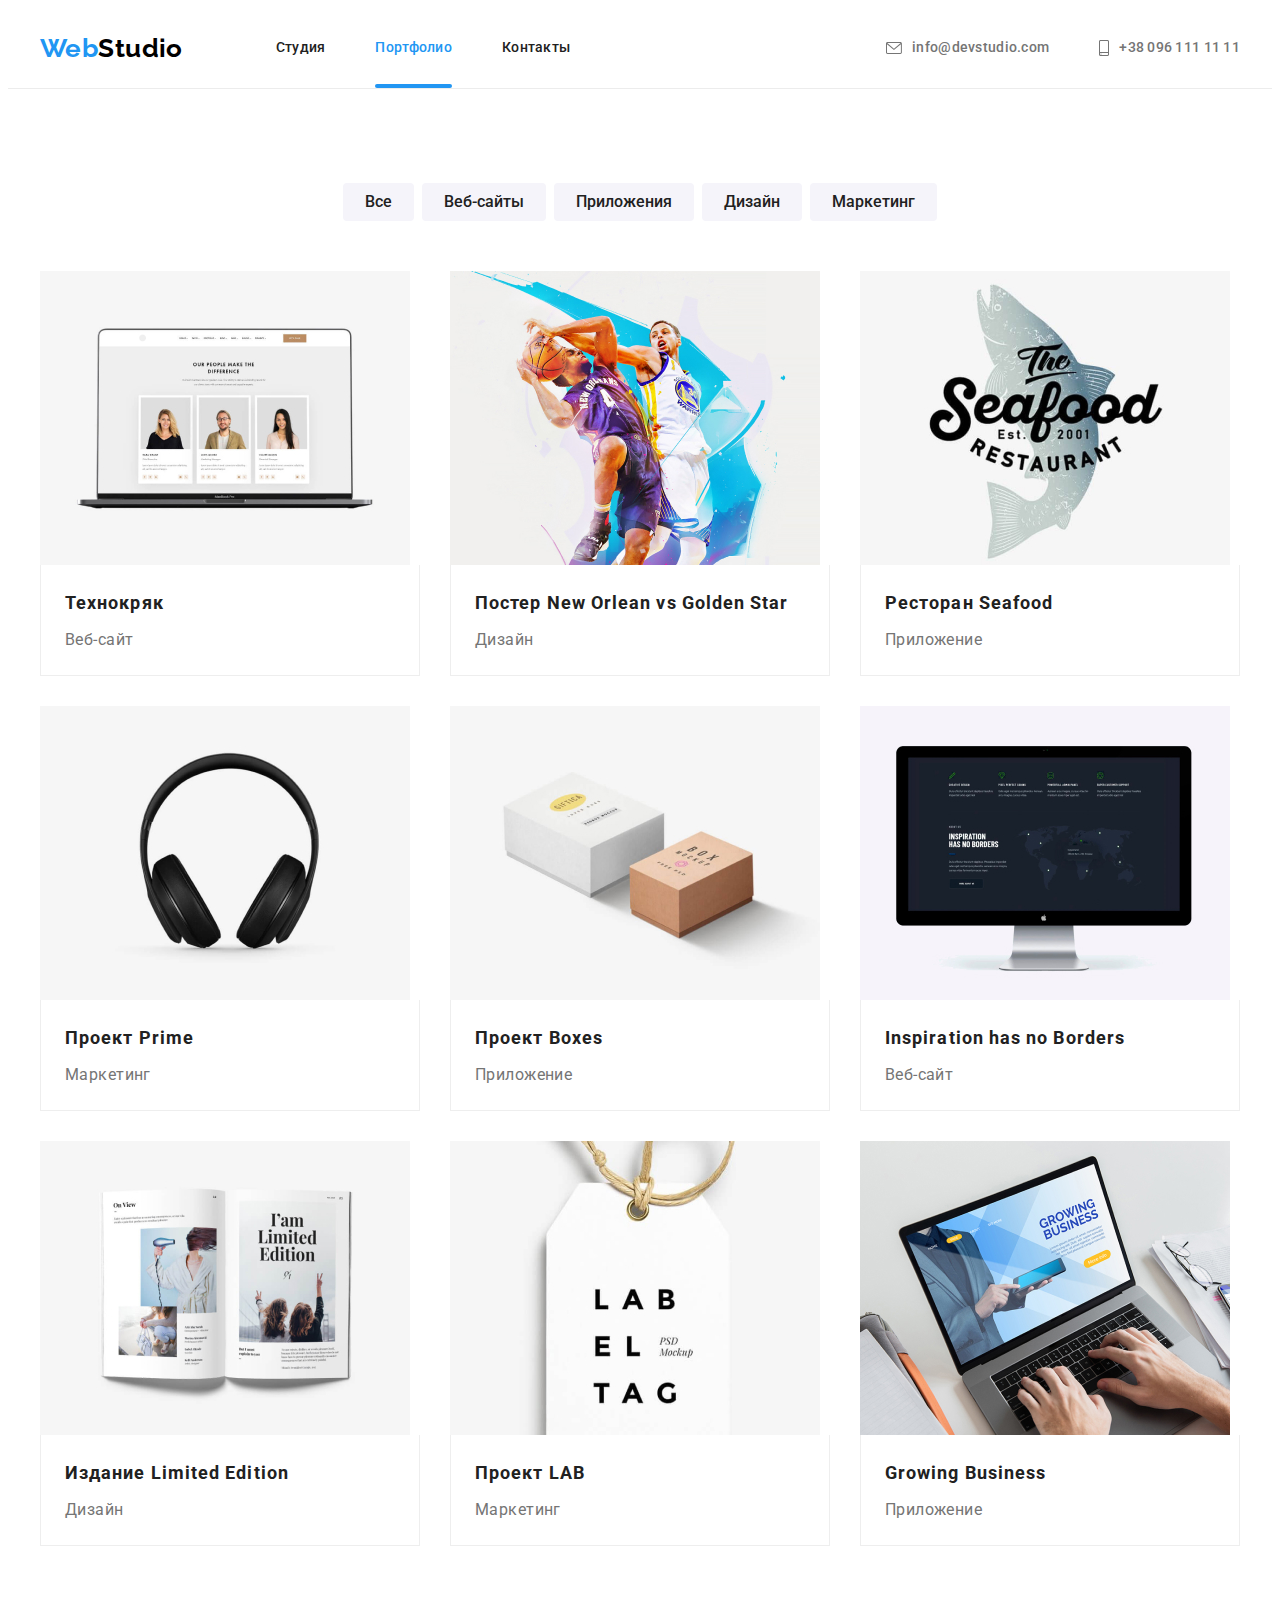
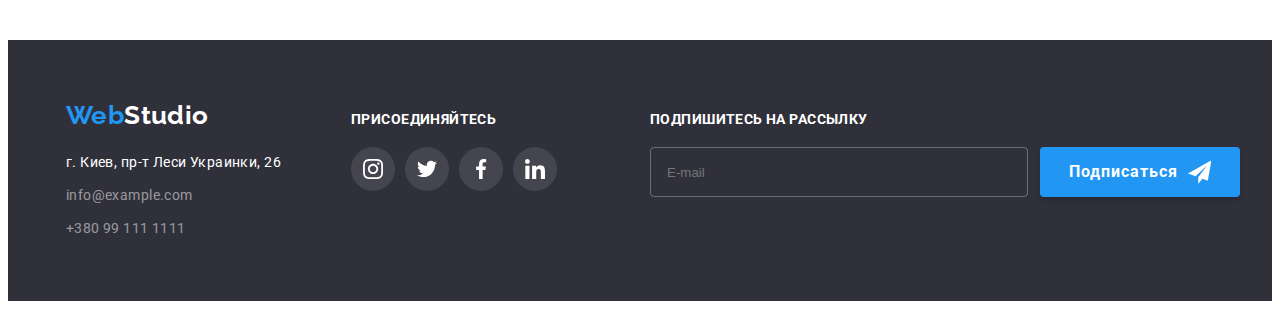
==== portfolio.html @ 52642fd6 "copy HW 6" ====
<!DOCTYPE html>
<html lang="ru">
  <head>
    <meta charset="UTF-8" />
    <meta http-equiv="X-UA-Compatible" content="IE=edge" />
    <meta name="viewport" content="width=device-width, initial-scale=1.0" />
    <title>Portfolio</title>
    <link rel="preconnect" href="https://fonts.googleapis.com" />
    <link rel="preconnect" href="https://fonts.gstatic.com" crossorigin />
    <link
      href="https://fonts.googleapis.com/css2?family=Raleway:wght@700&family=Roboto:wght@400;500;700;900&display=swap"
      rel="stylesheet"
    />
    <link
      rel="stylesheet"
      href="https://cdnjs.cloudflare.com/ajax/libs/modern-normalize/1.1.0/modern-normalize.min.css"
      integrity="sha512-wpPYUAdjBVSE4KJnH1VR1HeZfpl1ub8YT/NKx4PuQ5NmX2tKuGu6U/JRp5y+Y8XG2tV+wKQpNHVUX03MfMFn9Q=="
      crossorigin="anonymous"
      referrerpolicy="no-referrer"
    />
    <link rel="stylesheet" href="./css/style.css" />
  </head>
  <body>
    <!-- Header  -->
    <header class="header">
      <div class="container">
        <a href="./index.html" class="header-logo link"
          >Web<span class="logo-black">Studio</span></a
        >
        <nav class="nav">
          <ul class="nav-list list">
            <li class="nav-item">
              <a href="./index.html" class="nav-link link">Студия</a>
            </li>
            <li class="nav-item">
              <a href="./portfolio.html" class="nav-link active link">Портфолио</a>
            </li>
            <li class="nav-item"><a href="#" class="nav-link link">Контакты</a></li>
          </ul>
        </nav>
        <ul class="contact list">
          <li class="contact-item">
            <a href="mailto:info@devstudio.com" class="contact-link color-contact link"
              ><svg class="mail-soc-icon" width="16" height="12">
                <use href="./images/icons.svg.svg#icon-mail"></use></svg
              >info@devstudio.com</a
            >
          </li>
          <li class="contact-item">
            <a href="tel:+380961111111" class="contact-link color-contact link"
              ><svg class="tel-soc-icon" width="10" height="16">
                <use href="./images/icons.svg.svg#icon-smartphone"></use></svg
              >+38 096 111 11 11</a
            >
          </li>
        </ul>
      </div>
    </header>
    <main>
      <!-- Portfilio -->
      <section class="portfolio section">
        <div class="container">
          <h1 class="visually-hidden">Наши фишки</h1>
          <ul class="portfolio-list list">
            <li class="portfolio-item">
              <button type="button" class="portfolio-btn portfolio-btn-text">Все</button>
            </li>
            <li class="portfolio-item">
              <button type="button" class="portfolio-btn portfolio-btn-text">Веб-сайты</button>
            </li>
            <li class="portfolio-item">
              <button type="button" class="portfolio-btn portfolio-btn-text">Приложения</button>
            </li>
            <li class="portfolio-item">
              <button type="button" class="portfolio-btn portfolio-btn-text">Дизайн</button>
            </li>
            <li class="portfolio-item">
              <button type="button" class="portfolio-btn portfolio-btn-text">Маркетинг</button>
            </li>
          </ul>
          <ul class="card list">
            <li class="card-item">
              <a href="./portfolio.html" class="card-link link">
                <div class="card-relative">
                  <img src="./images/img5.jpg" alt="Web sites" width="370" />
                  <p class="card-absolute">
                    Ресурс предлагает комплексные предложения с разным уровнем функционала и
                    сервисов. Все это позволит посетителю получить исчерпывающие сведения о компании
                    или частном лице.
                  </p>
                </div>
                <div class="card-text-possition">
                  <h3 class="card-subtitle">Технокряк</h3>
                  <p class="card-text">Веб-сайт</p>
                </div>
              </a>
            </li>
            <li class="card-item">
              <a href="" class="card-link link">
                <div class="card-relative">
                  <img src="./images/img6.jpg" alt="New Orlean vs Golden Star" />
                  <p class="card-absolute">
                    Ресурс предлагает комплексные предложения с разным уровнем функционала и
                    сервисов. Все это позволит посетителю получить исчерпывающие сведения о компании
                    или частном лице.
                  </p>
                </div>
                <div class="card-text-possition">
                  <h3 class="card-subtitle">Постер New Orlean vs Golden Star</h3>
                  <p class="card-text">Дизайн</p>
                </div>
              </a>
            </li>
            <li class="card-item">
              <a href="" class="card-link link">
                <div class="card-relative">
                  <img src="./images/img7.jpg" alt="Seafood" />
                  <p class="card-absolute">
                    Ресурс предлагает комплексные предложения с разным уровнем функционала и
                    сервисов. Все это позволит посетителю получить исчерпывающие сведения о компании
                    или частном лице.
                  </p>
                </div>

                <div class="card-text-possition">
                  <h3 class="card-subtitle">Ресторан Seafood</h3>
                  <p class="card-text">Приложение</p>
                </div>
              </a>
            </li>
            <li class="card-item">
              <a href="" class="card-link link">
                <div class="card-relative">
                  <img src="./images/img8.jpg" alt="Projects Prime" />
                  <p class="card-absolute">
                    Ресурс предлагает комплексные предложения с разным уровнем функционала и
                    сервисов. Все это позволит посетителю получить исчерпывающие сведения о компании
                    или частном лице.
                  </p>
                </div>
                <div class="card-text-possition">
                  <h3 class="card-subtitle">Проект Prime</h3>
                  <p class="card-text">Маркетинг</p>
                </div>
              </a>
            </li>
            <li class="card-item">
              <a href="" class="card-link link">
                <div class="card-relative">
                  <img src="./images/img9.jpg" alt="Projects Boxes" />
                  <p class="card-absolute">
                    Ресурс предлагает комплексные предложения с разным уровнем функционала и
                    сервисов. Все это позволит посетителю получить исчерпывающие сведения о компании
                    или частном лице.
                  </p>
                </div>
                <div class="card-text-possition">
                  <h3 class="card-subtitle">Проект Boxes</h3>
                  <p class="card-text">Приложение</p>
                </div>
              </a>
            </li>
            <li class="card-item">
              <a href="" class="card-link link">
                <div class="card-relative">
                  <img src="./images/img10.jpg" alt="Inspiration has no Borders" />
                  <p class="card-absolute">
                    Ресурс предлагает комплексные предложения с разным уровнем функционала и
                    сервисов. Все это позволит посетителю получить исчерпывающие сведения о компании
                    или частном лице.
                  </p>
                </div>
                <div class="card-text-possition">
                  <h3 class="card-subtitle">Inspiration has no Borders</h3>
                  <p class="card-text">Веб-сайт</p>
                </div>
              </a>
            </li>
            <li class="card-item">
              <a href="" class="card-link link">
                <div class="card-relative">
                  <img src="./images/img11.jpg" alt="Limited Edition" />
                  <p class="card-absolute">
                    Ресурс предлагает комплексные предложения с разным уровнем функционала и
                    сервисов. Все это позволит посетителю получить исчерпывающие сведения о компании
                    или частном лице.
                  </p>
                </div>
                <div class="card-text-possition">
                  <h3 class="card-subtitle">Издание Limited Edition</h3>
                  <p class="card-text">Дизайн</p>
                </div>
              </a>
            </li>
            <li class="card-item">
              <a href="" class="card-link link">
                <div class="card-relative">
                  <img src="./images/img12.jpg" alt="Projects LAB" />
                  <p class="card-absolute">
                    Ресурс предлагает комплексные предложения с разным уровнем функционала и
                    сервисов. Все это позволит посетителю получить исчерпывающие сведения о компании
                    или частном лице.
                  </p>
                </div>
                <div class="card-text-possition">
                  <h3 class="card-subtitle">Проект LAB</h3>
                  <p class="card-text">Маркетинг</p>
                </div>
              </a>
            </li>
            <li class="card-item">
              <a href="" class="card-link link">
                <div class="card-relative">
                  <img src="./images/img13.jpg" alt="Growing Business" />
                  <p class="card-absolute">
                    Ресурс предлагает комплексные предложения с разным уровнем функционала и
                    сервисов. Все это позволит посетителю получить исчерпывающие сведения о компании
                    или частном лице.
                  </p>
                </div>
                <div class="card-text-possition">
                  <h3 class="card-subtitle">Growing Business</h3>
                  <p class="card-text">Приложение</p>
                </div>
              </a>
            </li>
          </ul>
        </div>
      </section>
    </main>
    <!--Footer-->
    <footer class="footer">
      <div class="container footer-position">
        <div class="footer-container">
          <a href="./index.html" class="footer-logo link"
            >Web<span class="logo-white">Studio</span>
          </a>
          <address class="footer-address">
            <ul class="address-list list">
              <li class="address-item">
                <a href="https://goo.gl/maps/MvwZzsq7E5ZULJPh9" class="address address-link link"
                  >г. Киев, пр-т Леси Украинки, 26</a
                >
              </li>
              <li class="address-item">
                <a href="mailto:info@example.com" class="address connect-link link"
                  >info@example.com</a
                >
              </li>
              <li class="address-item">
                <a href="tel:+380991111111" class="address connect-link link">+380 99 111 1111</a>
              </li>
            </ul>
          </address>
        </div>
        <div class="join">
          <p class="join-title">Присоединяйтесь</p>
          <ul class="join-soc-list soc-list list">
            <li class="join-soc-item soc-item">
              <a href="" class="join-soc-link soc-link link"
                ><svg class="join-soc-icon" width="20" height="20">
                  <use href="./images/icons.svg.svg#icon-instagram"></use></svg
              ></a>
            </li>
            <li class="join-soc-item soc-item">
              <a href="" class="join-soc-link soc-link link"
                ><svg class="join-soc-icon" width="20" height="20">
                  <use href="./images/icons.svg.svg#icon-twitter"></use></svg
              ></a>
            </li>
            <li class="join-soc-item soc-item">
              <a href="" class="join-soc-link soc-link link"
                ><svg class="join-soc-icon" width="20" height="20">
                  <use href="./images/icons.svg.svg#icon-facebook"></use></svg
              ></a>
            </li>
            <li class="join-soc-item soc-item">
              <a href="" class="join-soc-link soc-link link"
                ><svg class="join-soc-icon" width="20" height="20">
                  <use href="./images/icons.svg.svg#icon-linkedin"></use></svg
              ></a>
            </li>
          </ul>
        </div>
        <div class="subscribe-wrap">
          <p class="subscribe-title">Подпишитесь на рассылку</p>
          <div class="input-footer-wrap">
            <input type="mail" class="input-footer" name="user-footer-mail" placeholder="E-mail" />
            <button type="button" class="btn footer-btn">
              Подписаться
              <svg class="icon icon-telegram" width="24" height="24">
                <use href="./images/icons.svg.svg#icon-telegram"></use>
              </svg>
            </button>
          </div>
        </div>
      </div>
    </footer>
  </body>
</html>
---- css/style.css ----
:root {
  --main-text-color: #757575;
  --second-text-color: #212121;
  --accent-text-color: #ffffff;
  --black-text-color: #000000;
  --background-main-color: #ffffff;
  --backgound-second-color: #f5f4fa;
  --accent-color: #2196f3;
  --header-footer-background-color: #2f303a;
  --team-icon-color: #afb1b8;
  --typical-margin: 30px;
  --animation-time: 250ms cubic-bezier(0.4, 0, 0.2, 1);
}

/* ------------------------------GLOBAL STYLE---------------------------------------------- */
body {
  background-color: var(--background-main-color);
  color: var(--main-text-color);
  font-family: 'Roboto', sans-serif;
  font-size: 14px;
  letter-spacing: 0.03em;
}
h1,
h2,
h3,
h4,
h5,
h6,
p {
  margin: 0;
}
ul {
  margin: 0;
  padding-left: 0;
}
img {
  display: block;
  max-width: 100%;
  height: auto;
}
.list {
  list-style: none;
}
.link {
  text-decoration: none;
}
.visually-hidden {
  position: absolute;
  white-space: nowrap;
  width: 1px;
  height: 1px;
  overflow: hidden;
  border: 0;
  padding: 0;
  clip: rect(0 0 0 0);
  clip-path: inset(50%);
  margin: -1px;
}
.container {
  width: 1200px;
  padding-left: 15px;
  padding-right: 15px;
  margin: 0 auto;
}
.section {
  padding-top: 94px;
  padding-bottom: 94px;
}
.soc-link {
  display: flex;
  align-items: center;
  justify-content: center;
  width: 100%;
  height: 100%;
  border-radius: 50%;
  transition: background-color var(--animation-time), color var(--animation-time);
}
.soc-item {
  width: 44px;
  height: 44px;
}
/*  ------------------------------HEADER----------------------------------------------  */
.header {
  border-bottom: 1px solid #ececec;
}
/* -------------------------------LOGO------------------------------------------------- */
.header-logo,
.footer-logo {
  font-family: 'Raleway';
  font-weight: 700;
  font-size: 26px;
  line-height: 1.19;
  color: var(--accent-color);
}
.logo-black {
  color: var(--black-text-color);
}

/* -------------------------------NAV------------------------------------------------ */
.header .container {
  display: flex;
  align-items: center;
}
.nav {
  display: flex;
  align-items: center;
}
.header-logo {
  margin-right: 93px;
}
.nav-link,
.contact-link {
  display: block;
  padding-top: 32px;
  padding-bottom: 32px;

  font-weight: 500;
  line-height: 1.14;
  letter-spacing: 0.02em;
  color: var(--second-text-color);
  transition: color var(--animation-time);
}
.nav-link:hover,
.nav-link:focus {
  color: var(--accent-color);
}
.nav-list {
  display: flex;
}
.nav-item:not(:last-child) {
  margin-right: 50px;
}
.nav-item {
  position: relative;
}
.active {
  color: var(--accent-color);
}
.active::after {
  position: absolute;
  bottom: 0;
  left: 0;
  content: '';
  width: 100%;
  height: 4px;
  border-radius: 2px;
  background-color: var(--accent-color);
}

/* -----------------------CONTACTS------------------------------------- */
.contact-link:hover,
.contact-link:focus {
  color: var(--accent-color);
}
.contact {
  display: flex;
  margin-left: auto;
}
.contact-item:not(:last-child) {
  margin-right: 50px;
}

.color-contact {
  color: var(--main-text-color);
}
.contact-link {
  display: flex;
  align-items: center;
}
.tel-soc-icon,
.mail-soc-icon {
  fill: currentColor;
  margin-right: 10px;
}
/* -------------------------------HERO------------------------------ */
.hero {
  padding-top: 200px;
  padding-bottom: 200px;

  background-color: var(--header-footer-background-color);
  background-image: linear-gradient(rgba(47, 48, 58, 0.4), rgba(47, 48, 58, 0.4)),
    url(../images/hero-bg-img.jpg);
  background-size: cover;
  background-repeat: no-repeat;
  background-position: center;
  max-width: 1600px;
  height: 600px;
  margin: 0 auto;
}
.hero-title {
  margin-bottom: var(--typical-margin);

  color: var(--accent-text-color);
  font-weight: 900;
  font-size: 44px;
  line-height: 1.36;
  text-align: center;
  letter-spacing: 0.06em;
  text-transform: uppercase;
}
.btn {
  display: block;
  border: none;
  border-radius: 4px;
  margin: 0 auto;
  cursor: pointer;

  font-family: inherit;
  font-weight: 700;
  font-size: 16px;
  line-height: 1.88;
  text-align: center;
  letter-spacing: 0.06em;

  background-color: var(--accent-color);
  color: var(--accent-text-color);
}
.hero-btn {
  padding: 10px 32px;
  transform: scale(1);
  transition-duration: 500ms;
}
.hero-btn:hover,
.hero-btn:focus,
.form-btn:hover,
.form-btn:focus {
  background-color: #188ce8;
  transform: scale(1.1);
}
/* ---------------------------BENEFITS-------------------------- */

.benefits-list {
  display: flex;
  align-items: center;
}
.benefits-item:not(:last-child) {
  margin-right: var(--typical-margin);
}
.benefits-item {
  width: 270px;
}
.benefits-item::before {
  display: block;
  content: '';
  height: 120px;
  border-radius: 4px;
  background-size: 70px;
  background-repeat: no-repeat;
  background-position: center;
  background-color: var(--backgound-second-color);
}
.icon-antena::before {
  background-image: url(../images/icon-antenna.svg);
}
.icon-time::before {
  background-image: url(../images/icon-time.svg);
}
.icon-diagram::before {
  background-image: url(../images/icon-diagram.svg);
}
.icon-feature::before {
  background-image: url(../images/icon-feature.svg);
}
.benefits-subtitle {
  margin-top: 30px;
  margin-bottom: 10px;

  color: var(--second-text-color);
  font-size: 14px;
  line-height: 1.14;
  text-transform: uppercase;
}
.benefits-text {
  line-height: 1.71;
}
/* ----------------------------WORKS------------------------------ */
.work {
  padding-top: 0px;
}
.work-list {
  display: flex;
  margin: -15px;
}
.work-item {
  position: relative;
  flex-basis: calc(100% / 3 - 30px);
  margin: 15px;
}

.work-absolute {
  position: absolute;
  bottom: 0;
  width: 100%;
  height: 70px;
  display: flex;
  justify-content: center;
  align-items: center;
  font-weight: 700;
  line-height: 1.14;
  text-align: center;
  text-transform: uppercase;
  color: var(--accent-text-color);
  background-color: rgba(47, 48, 58, 0.8);
}
.work-title,
.team-title,
.clients-title {
  margin-bottom: 50px;

  color: var(--second-text-color);
  font-size: 36px;
  line-height: 1.16;
  text-align: center;
}
/* ----------------------------TEAM------------------------------ */
.team {
  background-color: var(--backgound-second-color);
}
.team-list {
  display: flex;
}
.team-item:not(:last-child) {
  margin-right: var(--typical-margin);
}
.team-subtitle {
  margin-bottom: 10px;

  color: var(--second-text-color);
  font-weight: 500;
  font-size: 16px;
  line-height: 1.18;
  text-align: center;
}
.team-item {
  width: 270px;
  background-color: var(--background-main-color);
  text-align: center;
  box-shadow: 0px 1px 3px rgba(0, 0, 0, 0.12), 0px 1px 1px rgba(0, 0, 0, 0.14),
    0px 2px 1px rgba(0, 0, 0, 0.2);
  border-radius: 0px 0px 4px 4px;
}
.team-text {
  margin-bottom: 16px;
  font-size: 16px;
  line-height: 19px;
}
.team-description {
  border-radius: 0px 0px 4px 4px;
  padding-top: var(--typical-margin);
  padding-bottom: var(--typical-margin);
}
.team-soc-list {
  display: flex;
  justify-content: center;
}

.team-soc-item:not(:last-child) {
  margin-right: 10px;
}
/* .team-soc-link:hover,
.team-soc-link:focus {
  background-color: var(--accent-color);
} 
через бітька задали нащадку
.team-soc-link:hover .team-soc-icon,
.team-soc-link:focus .team-soc-icon {
  fill: var(--accent-text-color);
} */
.team-soc-link {
  color: var(--team-icon-color);
}
.team-soc-icon {
  fill: currentColor;
}
.team-soc-link:hover,
.team-soc-link:focus {
  background-color: var(--accent-color);
  color: var(--accent-text-color);
}
/* -------------------------CLIENTS------------------------------ */
.clients-list {
  display: flex;
}
.clients-item:not(:last-child) {
  margin-right: var(--typical-margin);
}

.clients-link {
  display: flex;
  align-items: center;
  justify-content: center;
  width: 170px;
  height: 92px;
  border: 1px solid #afb1b8;
  border-radius: 4px;
  color: var(--team-icon-color);
  transition: color var(--animation-time), border var(--animation-time);
}
.clients-icon {
  fill: currentColor;
}
.clients-link:hover,
.clients-link:focus {
  color: var(--accent-color);
  border: 1px solid var(--accent-color);
}
/* -------------------------FOOTER------------------------------- */
.footer {
  padding-top: 60px;
  padding-bottom: 60px;
  background-color: var(--header-footer-background-color);
}
.footer-position {
  display: flex;
  align-items: baseline;
}
.footer-position:last-child {
  justify-content: end;
}
.footer-container {
  margin-right: 70px;
}
.footer-logo {
  display: inline-block;
  margin-bottom: 20px;
}
.logo-white {
  color: var(--accent-text-color);
}
.address-list {
  font-style: normal;
}
.address-item:not(:last-child) {
  margin-bottom: 9px;
}

.address {
  font-weight: 400px;
  line-height: 1.71;
  transition: color var(--animation-time);
}
.address-link {
  color: var(--accent-text-color);
}
.address:hover,
.address:focus {
  color: var(--accent-color);
}

.connect-link {
  color: rgba(225, 225, 225, 0.6);
}
.join {
  margin-right: 93px;
}
.join-title,
.subscribe-title {
  margin-bottom: 20px;
  font-weight: 700;
  line-height: 16px;
  text-transform: uppercase;
  color: var(--accent-text-color);
}
.join-soc-list {
  display: flex;
  justify-content: center;
}
.join-soc-link {
  color: var(--accent-text-color);
  background-color: rgba(255, 255, 255, 0.1);
}
.join-soc-item:not(:last-child) {
  margin-right: 10px;
}
.join-soc-link {
  fill: currentColor;
}
.join-soc-link:hover,
.join-soc-link:focus {
  background-color: var(--accent-color);
}

.input-footer-wrap {
  display: flex;
}
.input-footer {
  padding-left: 16px;
  padding-top: 15px;
  padding-bottom: 15px;
  margin-right: 12px;
  width: 358px;
  background-color: transparent;
  outline: transparent;
  border: 1px solid rgba(255, 255, 255, 0.3);
  border-radius: 4px;
  color: var(--accent-text-color);
}
.footer-btn {
  display: flex;
  align-items: center;
  justify-content: center;
  padding: 10px 29px;
  width: 200px;
  box-shadow: 0px 4px 4px rgba(0, 0, 0, 0.15);
  transition: background-color 250ms var(--animation-time);
}
.footer-btn:hover,
.footer-btn:focus {
  background-color: #188ce8;
}

.icon-telegram {
  margin-left: 10px;
  fill: currentColor;
}
/* ------------------------------------MODAL WINDOW---------------------- */
.backdrop {
  position: fixed;
  top: 0;
  left: 0;
  width: 100%;
  height: 100%;
  background-color: rgba(0, 0, 0, 0.2);
  opacity: 1;

  transition: opacity var(--animation-time);
}
.is-hidden {
  opacity: 0;
  visibility: hidden;
  pointer-events: none;
}
.backdrop.is-hidden .modal {
  transform: translate(-50%, -50%) scale(1.1);
}
.modal {
  position: absolute;
  top: 50%;
  left: 50%;
  transform: translate(-50%, -50%) scale(1);

  width: 528px;
  min-height: 581px;
  padding: 40px;

  box-shadow: 0px 1px 3px rgba(0, 0, 0, 0.12), 0px 1px 1px rgba(0, 0, 0, 0.14),
    0px 2px 1px rgba(0, 0, 0, 0.2);
  border-radius: 4px;
  background-color: var(--background-main-color);

  transition: transform var(--animation-time);
}

.close-modal-bnt {
  position: absolute;
  top: 8px;
  right: 8px;
  width: 30px;
  height: 30px;
  display: flex;
  justify-content: center;
  align-items: center;
  border-radius: 50%;
  background-color: var(--background-main-color);
  border: 1px solid rgba(0, 0, 0, 0.1);
  cursor: pointer;
  perspective: 600px;
  transition: fill var(--animation-time);
}
.icon-close-modal {
  width: 18px;
  height: 18px;
  transition: fill var(--animation-time);
}
.close-modal-bnt:hover,
.close-modal-bnt:focus {
  fill: var(--accent-color);
}
.modal-title {
  font-weight: 700;
  margin-bottom: 12px;
  font-size: 20px;
  line-height: calc(23 / 20);
  text-align: center;
  color: var(--second-text-color);
}
.form-child {
  width: 100%;
  border: 1px solid rgba(33, 33, 33, 0.2);
  border-radius: 4px;
  background-color: transparent;
  outline: transparent;
  transition: border var(--animation-time), fill var (--animation-time);
}
.form-child:focus {
  border: 1px solid var(--accent-color);
}
.modal-field {
  margin-bottom: 10px;
}
.modal-input {
  padding: 11px 42px;
  height: 40px;
}
.input-wrap {
  position: relative;
}
.input-icon {
  position: absolute;
  left: 12px;
  top: 50%;
  transform: translatey(-50%);
}
.modal-input:focus + .input-icon {
  fill: var(--accent-color);
}
.modal-label {
  display: block;
  margin-bottom: 4px;
  font-size: 12px;
  line-height: calc(14 / 12);
  letter-spacing: 0.01em;
}
.modal-textarea-wrap {
  margin-bottom: 20px;
}
.modal-textarea {
  height: 120px;
  padding: 12px 16px;
  resize: none;
}
.modal-textarea::placeholder {
  font-size: 12px;
  line-height: calc(14 / 12);
  letter-spacing: 0.01em;

  color: rgba(117, 117, 117, 0.5);
}
.modal-checkbox-wrap {
  display: flex;
  align-items: baseline;

  margin-bottom: var(--typical-margin);
}
.input-check {
  padding-left: 54px;
}
.check-text {
  display: flex;
  align-items: center;
  justify-content: center;
  font-weight: 400;
  line-height: 1.71;
}

/* ////////////////////////////////////////////////BEFORE + BG image///////////////////////// */
/* .check-text::before {
  content: '';
  width: 16px;
  height: 15px;
  border: 2px solid var(--second-text-color);
  border-radius: 2px;
  margin-right: 9px;
}
.input-check:checked + .check-text::before {
  background-color: var(--accent-color);
  border: none;
  background-image: url(../images/check.svg);
  background-repeat: no-repeat;
  background-position: center;
} */

.check-text span {
  width: 16px;
  height: 15px;
  border: 2px solid var(--second-text-color);
  border-radius: 2px;
  margin-right: 9px;
  display: flex;
  align-items: center;
  justify-content: center;
  transition: background-color var(--animation-time), color var(--animation-time),
    fill var(--animation-time);
}
.check-icon {
  fill: transparent;
}
.input-check:checked + .check-text span {
  background-color: var(--accent-color);
  border: none;
}
.input-check:checked + .check-text .check-icon {
  fill: var(--background-main-color);
}
.check-text-link {
  color: var(--accent-color);
}

.form-btn {
  padding: 10px 55px;
  box-shadow: 0px 1px 3px rgba(0, 0, 0, 0.12), 0px 1px 1px rgba(0, 0, 0, 0.14),
    0px 2px 1px rgba(0, 0, 0, 0.2);
  transition-duration: 500ms;
  transform: scale(1.01);
  transition: transform var(--animation-time);
}
/* ----------------------------------------------------------Portfolio-------------------------------------------- */

/* -----------------------------BUTTON----------------------------------------- */

.portfolio-btn {
  padding: 6px 22px;
  border: none;
  border-radius: 4px;
  background-color: var(--backgound-second-color);
  color: var(--second-text-color);
  transition: background-color var(--animation-time), color var(--animation-time),
    box-shadow var(--animation-time);
}
.portfolio-btn:hover,
.portfolio-btn:focus {
  background-color: var(--accent-color);
  color: var(--accent-text-color);
  box-shadow: 0px 3px 1px rgba(0, 0, 0, 0.1), 0px 1px 2px rgba(0, 0, 0, 0.08),
    0px 2px 2px rgba(0, 0, 0, 0.12);
}

.portfolio-list {
  display: flex;
  justify-content: center;
  margin-bottom: 50px;
}
.portfolio-item:not(:last-child) {
  margin-right: 8px;
}
.portfolio-btn-text {
  font-family: inherit;
  font-weight: 500;
  font-size: 16px;
  line-height: 1.62;
  text-align: center;
  cursor: pointer;
}
/* /* ----------------------------------CARD-----------------------------------  */
.card {
  display: flex;
  flex-wrap: wrap;
  margin: -15px;
}
.card-link {
  display: block;
  color: inherit;
}
.card-link:hover,
.card-link:focus {
  box-shadow: 0px 1px 1px rgba(0, 0, 0, 0.12), 0px 4px 4px rgba(0, 0, 0, 0.06),
    1px 4px 6px rgba(0, 0, 0, 0.16);
}

.card-item {
  flex-basis: calc(100% / 3 - 30px);
  margin: 15px;
}
.card-relative {
  position: relative;
  height: 294px;
  overflow: hidden;
}

.card-absolute {
  position: absolute;
  bottom: 0;
  right: 0;
  width: 100%;
  height: 100%;
  padding-left: 24px;
  padding-right: 24px;
  padding-top: 63px;
  padding-bottom: 63px;

  font-size: 18px;
  line-height: 1.56;

  transform: translatey(101%);
  overflow: hidden;
  transition: transform var(--animation-time);

  color: var(--accent-text-color);
  background-color: rgba(33, 150, 243, 0.9);
}
.card-link:hover .card-absolute,
.card-link:focus .card-absolute {
  transform: translatey(0);
  background-color: rgba(33, 150, 243, 0.9);
}

.card-subtitle {
  margin-bottom: 4px;
  color: var(--second-text-color);
  font-size: 18px;
  line-height: 2;
  letter-spacing: 0.06em;
}
.card-text {
  font-size: 16px;
  line-height: 1.88;
}
.card-text-possition {
  padding: 20px 24px;
  border: 1px solid #eeeeee;
  border-top: 0;
}
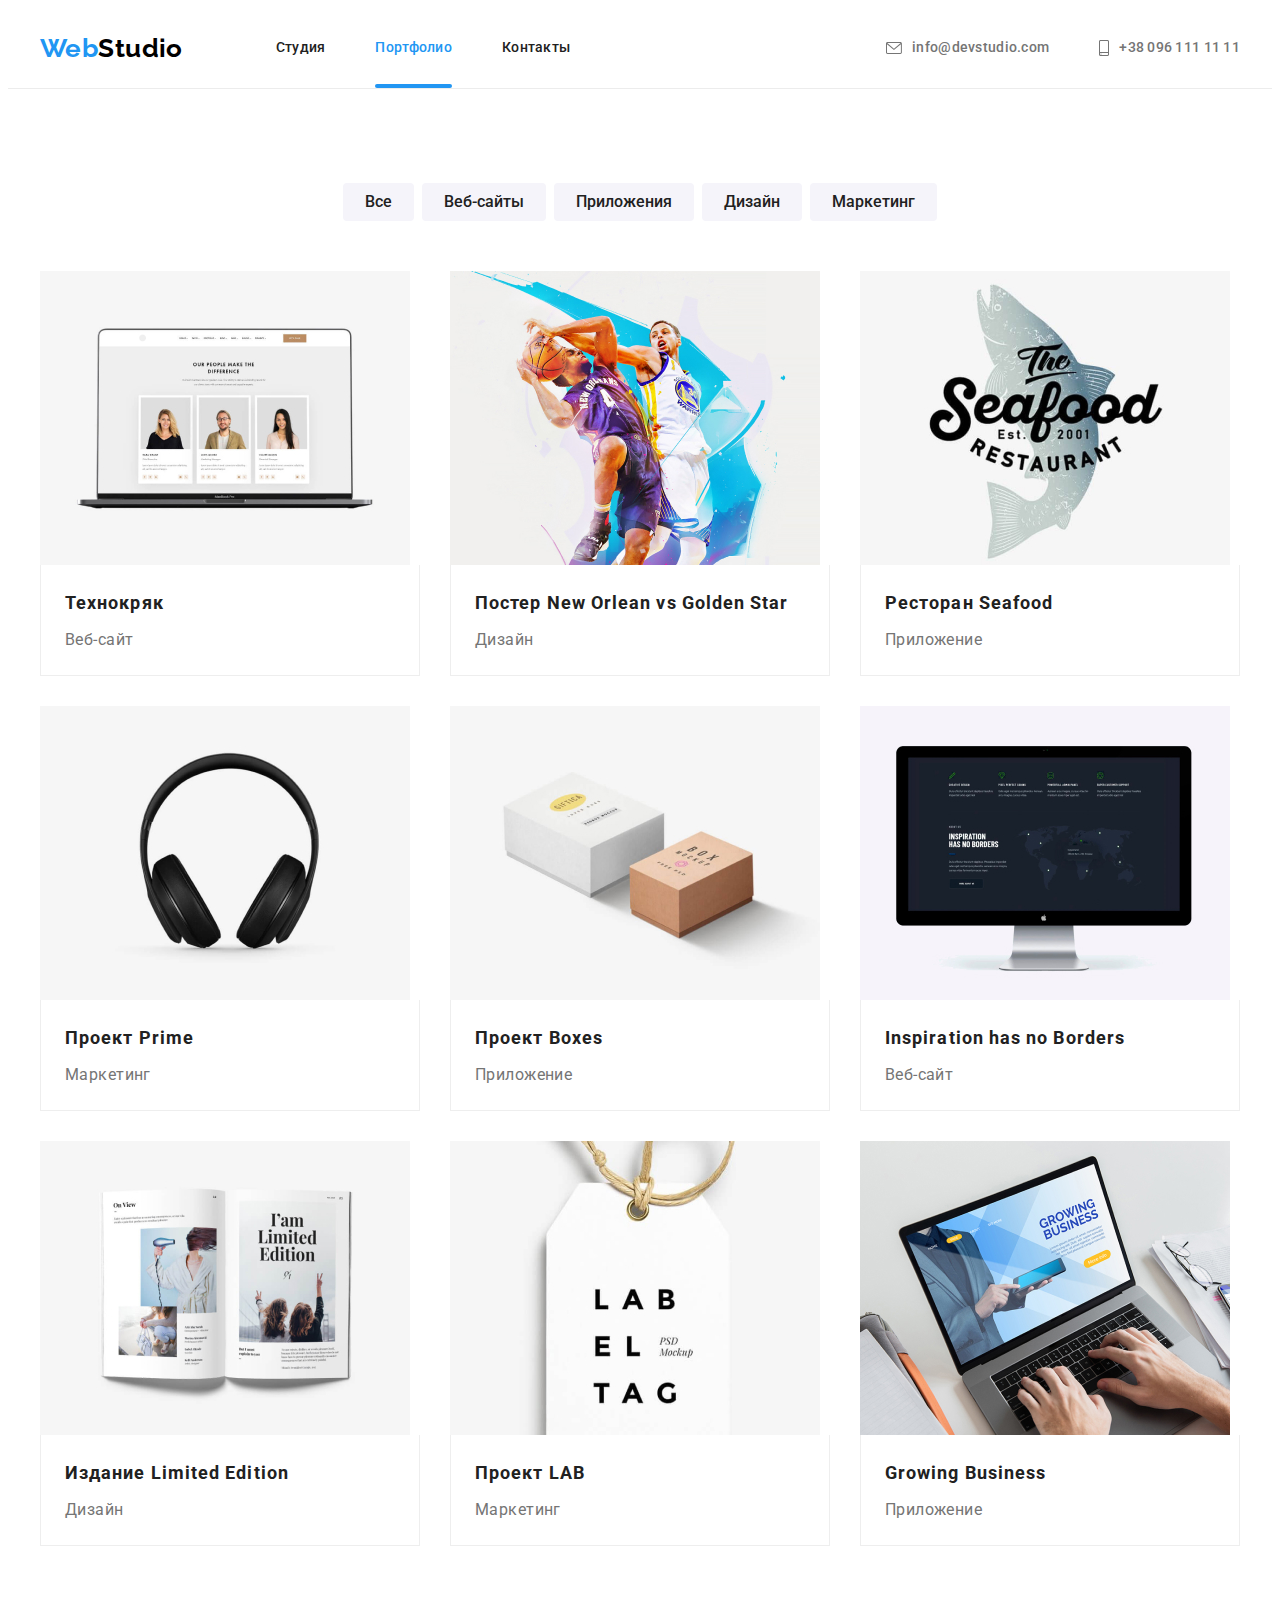
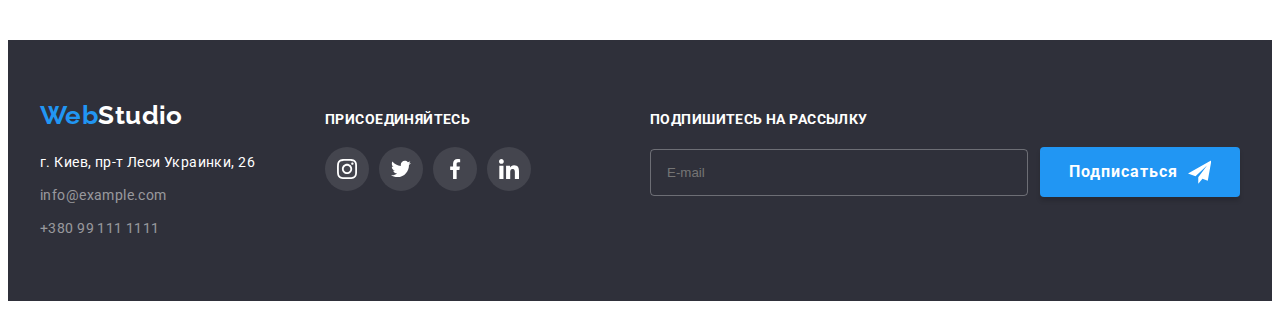
==== commit e81b805f: "add link min css" ====
--- a/portfolio.html
+++ b/portfolio.html
@@ -18,7 +18,8 @@
       crossorigin="anonymous"
       referrerpolicy="no-referrer"
     />
-    <link rel="stylesheet" href="./css/style.css" />
+    <link rel="stylesheet" href="./css/main.min.css" />
+    <!-- <link rel="stylesheet" href="./css/style.css" /> -->
   </head>
   <body>
     <!-- Header  -->
@@ -284,15 +285,21 @@
         </div>
         <div class="subscribe-wrap">
           <p class="subscribe-title">Подпишитесь на рассылку</p>
-          <div class="input-footer-wrap">
-            <input type="mail" class="input-footer" name="user-footer-mail" placeholder="E-mail" />
-            <button type="button" class="btn footer-btn">
+          <form class="form">
+            <input
+              type="email"
+              class="input-footer"
+              name="user-footer-mail"
+              placeholder="E-mail"
+              required
+            />
+            <button type="submit" class="btn footer-btn">
               Подписаться
               <svg class="icon icon-telegram" width="24" height="24">
                 <use href="./images/icons.svg.svg#icon-telegram"></use>
               </svg>
             </button>
-          </div>
+          </form>
         </div>
       </div>
     </footer>
--- a/css/main.min.css
+++ b/css/main.min.css
@@ -0,0 +1 @@
+:root{--main-text-color: #757575;--second-text-color: #212121;--accent-text-color: #ffffff;--black-text-color: #000000;--background-main-color: #ffffff;--backgound-second-color: #f5f4fa;--accent-color: #2196f3;--header-footer-background-color: #2f303a;--main-icon-color: #afb1b8;--primary-font: "Roboto", sans-serif;--secondary-font: "Raleway";--letter-spacing: 0.03em;--typical-margin: 30px;--animation-time: 250ms cubic-bezier(0.4, 0, 0.2, 1)}body{background-color:var(--background-main-color);color:var(--main-text-color);font-family:var(--primary-font);font-size:14px;letter-spacing:var(--letter-spacing)}h1,h2,h3,h4,h5,h6,p{margin:0}ul{margin:0;padding-left:0}img{display:block;max-width:100%;height:auto}.list{list-style:none}.link{text-decoration:none}.visually-hidden{position:absolute;white-space:nowrap;width:1px;height:1px;overflow:hidden;border:0;padding:0;clip:rect(0 0 0 0);clip-path:inset(50%);margin:-1px}.container{width:1200px;padding-left:15px;padding-right:15px;margin:0 auto}.section{padding-top:94px;padding-bottom:94px}.soc-link{display:flex;align-items:center;justify-content:center;width:100%;height:100%;border-radius:50%;transition:background-color var(--animation-time),color var(--animation-time)}.soc-item{width:44px;height:44px}.header{border-bottom:1px solid #ececec}.header .container{display:flex;align-items:center}.header-logo,.footer-logo{font-family:var(--secondary-font);font-weight:700;font-size:26px;line-height:1.19;color:var(--accent-color)}.logo-black{color:var(--black-text-color)}.nav{display:flex;align-items:center}.header-logo{margin-right:93px}.nav-link,.contact-link{display:block;padding-top:32px;padding-bottom:32px;font-weight:500;line-height:1.14;letter-spacing:.02em;color:var(--second-text-color);transition:color var(--animation-time)}.nav-link:hover,.nav-link:focus{color:var(--accent-color)}.nav-list{display:flex}.nav-item:not(:last-child){margin-right:50px}.nav-item{position:relative}.active{color:var(--accent-color)}.active::after{position:absolute;bottom:0;left:0;content:"";width:100%;height:4px;border-radius:2px;background-color:var(--accent-color)}.contact-link:hover,.contact-link:focus{color:var(--accent-color)}.contact{display:flex;margin-left:auto}.contact-item:not(:last-child){margin-right:50px}.color-contact{color:var(--main-text-color)}.contact-link{display:flex;align-items:center}.tel-soc-icon,.mail-soc-icon{fill:currentColor;margin-right:10px}.hero{padding-top:200px;padding-bottom:200px;background-color:var(--header-footer-background-color);background-image:linear-gradient(rgba(47, 48, 58, 0.4), rgba(47, 48, 58, 0.4)),url(../images/hero-bg-img.jpg);background-size:cover;background-repeat:no-repeat;background-position:center;max-width:1600px;height:600px;margin:0 auto}.hero-title{margin-bottom:var(--typical-margin);color:var(--accent-text-color);font-weight:900;font-size:44px;line-height:1.36;text-align:center;letter-spacing:.06em;text-transform:uppercase}.btn{display:block;border:none;border-radius:4px;margin:0 auto;cursor:pointer;font-family:inherit;font-weight:700;font-size:16px;line-height:1.88;text-align:center;letter-spacing:.06em;background-color:var(--accent-color);color:var(--accent-text-color)}.hero-btn{padding:10px 32px;transform:scale(1);transition-duration:500ms}.hero-btn:hover,.hero-btn:focus,.form-btn:hover,.form-btn:focus{background-color:#188ce8;transform:scale(1.1)}.benefits-list{display:flex;align-items:center}.benefits-item:not(:last-child){margin-right:var(--typical-margin)}.benefits-item{width:270px}.benefits-item::before{display:block;content:"";height:120px;border-radius:4px;background-size:70px;background-repeat:no-repeat;background-position:center;background-color:var(--backgound-second-color)}.icon-antena::before{background-image:url(../images/icon-antenna.svg)}.icon-time::before{background-image:url(../images/icon-time.svg)}.icon-diagram::before{background-image:url(../images/icon-diagram.svg)}.icon-feature::before{background-image:url(../images/icon-feature.svg)}.benefits-subtitle{margin-top:30px;margin-bottom:10px;color:var(--second-text-color);font-size:14px;line-height:1.14;text-transform:uppercase}.benefits-text{line-height:1.71}.work{padding-top:0px}.work-list{display:flex;margin:-15px}.work-item{position:relative;flex-basis:calc(33.3333333333% - 30px);margin:15px}.work-absolute{position:absolute;bottom:0;width:100%;height:70px;display:flex;justify-content:center;align-items:center;font-weight:700;line-height:1.14;text-align:center;text-transform:uppercase;color:var(--accent-text-color);background-color:rgba(47,48,58,.8)}.work-title,.team-title,.clients-title{margin-bottom:50px;color:var(--second-text-color);font-size:36px;line-height:1.16;text-align:center}.team{background-color:var(--backgound-second-color)}.team-list{display:flex}.team-item:not(:last-child){margin-right:var(--typical-margin)}.team-subtitle{margin-bottom:10px;color:var(--second-text-color);font-weight:500;font-size:16px;line-height:1.18;text-align:center}.team-item{width:270px;background-color:var(--background-main-color);text-align:center;box-shadow:0px 1px 3px rgba(0,0,0,.12),0px 1px 1px rgba(0,0,0,.14),0px 2px 1px rgba(0,0,0,.2);border-radius:0px 0px 4px 4px}.team-text{margin-bottom:16px;font-size:16px;line-height:19px}.team-description{border-radius:0px 0px 4px 4px;padding-top:var(--typical-margin);padding-bottom:var(--typical-margin)}.team-soc-list{display:flex;justify-content:center}.team-soc-item:not(:last-child){margin-right:10px}.team-soc-link{color:var(--main-icon-color)}.team-soc-icon{fill:currentColor}.team-soc-link:hover,.team-soc-link:focus{background-color:var(--accent-color);color:var(--accent-text-color)}.clients-list{display:flex}.clients-item:not(:last-child){margin-right:var(--typical-margin)}.clients-link{display:flex;align-items:center;justify-content:center;width:170px;height:92px;border:1px solid #afb1b8;border-radius:4px;color:var(--main-icon-color);transition:color var(--animation-time),border var(--animation-time)}.clients-icon{fill:currentColor}.clients-link:hover,.clients-link:focus{color:var(--accent-color);border:1px solid var(--accent-color)}.footer{padding-top:60px;padding-bottom:60px;background-color:var(--header-footer-background-color)}.footer-position{display:flex;align-items:baseline}.footer-container{margin-right:70px}.footer-logo{display:inline-block;margin-bottom:20px}.logo-white{color:var(--accent-text-color)}.address-list{font-style:normal}.address-item:not(:last-child){margin-bottom:9px}.address{font-weight:400px;line-height:1.71;transition:color var(--animation-time)}.address-link{color:var(--accent-text-color)}.address:hover,.address:focus{color:var(--accent-color)}.connect-link{color:rgba(225,225,225,.6)}.join-title,.subscribe-title{margin-bottom:20px;font-weight:700;line-height:16px;text-transform:uppercase;color:var(--accent-text-color)}.join-soc-list{display:flex;justify-content:center}.join-soc-link{color:var(--accent-text-color);background-color:rgba(255,255,255,.1)}.join-soc-item:not(:last-child){margin-right:10px}.join-soc-link{fill:currentColor}.join-soc-link:hover,.join-soc-link:focus{background-color:var(--accent-color)}.form{display:flex;align-items:center;justify-content:center}.subscribe-wrap{margin-left:auto}.input-footer{padding-left:16px;padding-top:15px;padding-bottom:15px;margin-right:12px;width:358px;background-color:rgba(0,0,0,0);outline:rgba(0,0,0,0);border:1px solid rgba(255,255,255,.3);border-radius:4px;color:var(--accent-text-color)}.footer-btn{display:flex;align-items:center;justify-content:center;padding:10px 29px;width:200px;box-shadow:0px 4px 4px rgba(0,0,0,.15);transform:scale(1);transition:background-color var(--animation-time),transform var(--animation-time)}.footer-btn:hover,.footer-btn:focus{background-color:#188ce8;transform:scale(1.05)}.icon-telegram{margin-left:10px;fill:currentColor}.backdrop{position:fixed;top:0;left:0;width:100%;height:100%;background-color:rgba(0,0,0,.2);opacity:1;transition:opacity var(--animation-time)}.is-hidden{opacity:0;visibility:hidden;pointer-events:none}.backdrop.is-hidden .modal{transform:translate(-50%, -50%) scale(1.1)}.modal{position:absolute;top:50%;left:50%;transform:translate(-50%, -50%) scale(1);width:528px;min-height:581px;padding:40px;box-shadow:0px 1px 3px rgba(0,0,0,.12),0px 1px 1px rgba(0,0,0,.14),0px 2px 1px rgba(0,0,0,.2);border-radius:4px;background-color:var(--background-main-color);transition:transform var(--animation-time)}.close-modal-bnt{position:absolute;top:8px;right:8px;width:30px;height:30px;display:flex;justify-content:center;align-items:center;border-radius:50%;background-color:var(--background-main-color);border:1px solid rgba(0,0,0,.1);cursor:pointer;perspective:600px}.icon-close-modal{width:18px;height:18px;transition:fill var(--animation-time)}.close-modal-bnt:hover,.close-modal-bnt:focus{fill:var(--accent-color)}.modal-title{font-weight:700;margin-bottom:12px;font-size:20px;line-height:1.15;text-align:center;color:var(--second-text-color)}.form-child{width:100%;border:1px solid rgba(33,33,33,.2);border-radius:4px;background-color:rgba(0,0,0,0);outline:rgba(0,0,0,0);transition:border var(--animation-time)}.form-child:focus{border:1px solid var(--accent-color)}.modal-field{margin-bottom:10px}.modal-input{padding:11px 42px;height:40px}.input-wrap{position:relative}.input-icon{position:absolute;left:12px;top:50%;transform:translatey(-50%);transition:fill var --animation-time}.modal-input:focus+.input-icon{fill:var(--accent-color)}.modal-label{display:block;margin-bottom:4px;font-size:12px;line-height:1.1666666667;letter-spacing:.01em}.modal-textarea-wrap{margin-bottom:20px}.modal-textarea{height:120px;padding:12px 16px;resize:none}.modal-textarea::placeholder{font-size:12px;line-height:1.1666666667;letter-spacing:.01em;color:rgba(117,117,117,.5)}.modal-checkbox-wrap{display:flex;align-items:baseline;margin-bottom:var(--typical-margin)}.input-check{padding-left:54px}.check-text{display:flex;align-items:center;justify-content:center;font-weight:400;line-height:1.71}.check-text span{width:16px;height:15px;border:2px solid var(--second-text-color);border-radius:2px;margin-right:9px;display:flex;align-items:center;justify-content:center;transition:background-color var(--animation-time),color var(--animation-time),fill var(--animation-time)}.check-icon{fill:rgba(0,0,0,0)}.input-check:checked+.check-text span{background-color:var(--accent-color);border:none}.input-check:checked+.check-text .check-icon{fill:var(--background-main-color)}.check-text-link{color:var(--accent-color)}.form-btn{padding:10px 55px;box-shadow:0px 1px 3px rgba(0,0,0,.12),0px 1px 1px rgba(0,0,0,.14),0px 2px 1px rgba(0,0,0,.2);transition-duration:500ms;transform:scale(1.01);transition:transform var(--animation-time)}.portfolio-btn{padding:6px 22px;border:none;border-radius:4px;background-color:var(--backgound-second-color);color:var(--second-text-color);transition:background-color var(--animation-time),color var(--animation-time),box-shadow var(--animation-time)}.portfolio-btn:hover,.portfolio-btn:focus{background-color:var(--accent-color);color:var(--accent-text-color);box-shadow:0px 3px 1px rgba(0,0,0,.1),0px 1px 2px rgba(0,0,0,.08),0px 2px 2px rgba(0,0,0,.12)}.portfolio-list{display:flex;justify-content:center;margin-bottom:50px}.portfolio-item:not(:last-child){margin-right:8px}.portfolio-btn-text{font-family:inherit;font-weight:500;font-size:16px;line-height:1.62;text-align:center;cursor:pointer}.card{display:flex;flex-wrap:wrap;margin:-15px}.card-link{display:block;color:inherit}.card-link:hover,.card-link:focus{box-shadow:0px 1px 1px rgba(0,0,0,.12),0px 4px 4px rgba(0,0,0,.06),1px 4px 6px rgba(0,0,0,.16)}.card-item{flex-basis:calc(33.3333333333% - 30px);margin:15px}.card-relative{position:relative;height:294px;overflow:hidden}.card-absolute{position:absolute;bottom:0;right:0;width:100%;height:100%;padding-left:24px;padding-right:24px;padding-top:63px;padding-bottom:63px;font-size:18px;line-height:1.56;transform:translatey(101%);overflow:hidden;transition:transform var(--animation-time);color:var(--accent-text-color);background-color:rgba(33,150,243,.9)}.card-link:hover .card-absolute,.card-link:focus .card-absolute{transform:translatey(0);background-color:rgba(33,150,243,.9)}.card-subtitle{margin-bottom:4px;color:var(--second-text-color);font-size:18px;line-height:2;letter-spacing:.06em}.card-text{font-size:16px;line-height:1.88}.card-text-possition{padding:20px 24px;border:1px solid #eee;border-top:0}/*# sourceMappingURL=main.min.css.map */--- a/css/style.css
+++ b/css/style.css
@@ -7,7 +7,10 @@
   --backgound-second-color: #f5f4fa;
   --accent-color: #2196f3;
   --header-footer-background-color: #2f303a;
-  --team-icon-color: #afb1b8;
+  --main-icon-color: #afb1b8;
+  --primary-font: 'Roboto', sans-serif;
+  --secondary-font: 'Raleway';
+  --letter-spacing: 0.03em;
   --typical-margin: 30px;
   --animation-time: 250ms cubic-bezier(0.4, 0, 0.2, 1);
 }
@@ -16,9 +19,9 @@
 body {
   background-color: var(--background-main-color);
   color: var(--main-text-color);
-  font-family: 'Roboto', sans-serif;
+  font-family: var(--primary-font);
   font-size: 14px;
-  letter-spacing: 0.03em;
+  letter-spacing: var(--letter-spacing);
 }
 h1,
 h2,
@@ -83,10 +86,15 @@
 .header {
   border-bottom: 1px solid #ececec;
 }
+.header .container {
+  display: flex;
+  align-items: center;
+}
+
 /* -------------------------------LOGO------------------------------------------------- */
 .header-logo,
 .footer-logo {
-  font-family: 'Raleway';
+  font-family: var(--secondary-font);
   font-weight: 700;
   font-size: 26px;
   line-height: 1.19;
@@ -97,10 +105,7 @@
 }
 
 /* -------------------------------NAV------------------------------------------------ */
-.header .container {
-  display: flex;
-  align-items: center;
-}
+
 .nav {
   display: flex;
   align-items: center;
@@ -367,7 +372,7 @@
   fill: var(--accent-text-color);
 } */
 .team-soc-link {
-  color: var(--team-icon-color);
+  color: var(--main-icon-color);
 }
 .team-soc-icon {
   fill: currentColor;
@@ -393,7 +398,7 @@
   height: 92px;
   border: 1px solid #afb1b8;
   border-radius: 4px;
-  color: var(--team-icon-color);
+  color: var(--main-icon-color);
   transition: color var(--animation-time), border var(--animation-time);
 }
 .clients-icon {
@@ -414,9 +419,7 @@
   display: flex;
   align-items: baseline;
 }
-.footer-position:last-child {
-  justify-content: end;
-}
+
 .footer-container {
   margin-right: 70px;
 }
@@ -450,9 +453,7 @@
 .connect-link {
   color: rgba(225, 225, 225, 0.6);
 }
-.join {
-  margin-right: 93px;
-}
+
 .join-title,
 .subscribe-title {
   margin-bottom: 20px;
@@ -480,8 +481,13 @@
   background-color: var(--accent-color);
 }
 
-.input-footer-wrap {
-  display: flex;
+.form {
+  display: flex;
+  align-items: center;
+  justify-content: center;
+}
+.subscribe-wrap {
+  margin-left: auto;
 }
 .input-footer {
   padding-left: 16px;
@@ -502,11 +508,13 @@
   padding: 10px 29px;
   width: 200px;
   box-shadow: 0px 4px 4px rgba(0, 0, 0, 0.15);
-  transition: background-color 250ms var(--animation-time);
+  transform: scale(1);
+  transition: background-color var(--animation-time), transform var(--animation-time);
 }
 .footer-btn:hover,
 .footer-btn:focus {
   background-color: #188ce8;
+  transform: scale(1.05);
 }
 
 .icon-telegram {
@@ -565,7 +573,6 @@
   border: 1px solid rgba(0, 0, 0, 0.1);
   cursor: pointer;
   perspective: 600px;
-  transition: fill var(--animation-time);
 }
 .icon-close-modal {
   width: 18px;
@@ -590,7 +597,7 @@
   border-radius: 4px;
   background-color: transparent;
   outline: transparent;
-  transition: border var(--animation-time), fill var (--animation-time);
+  transition: border var(--animation-time);
 }
 .form-child:focus {
   border: 1px solid var(--accent-color);
@@ -610,6 +617,7 @@
   left: 12px;
   top: 50%;
   transform: translatey(-50%);
+  transition: fill var (--animation-time);
 }
 .modal-input:focus + .input-icon {
   fill: var(--accent-color);
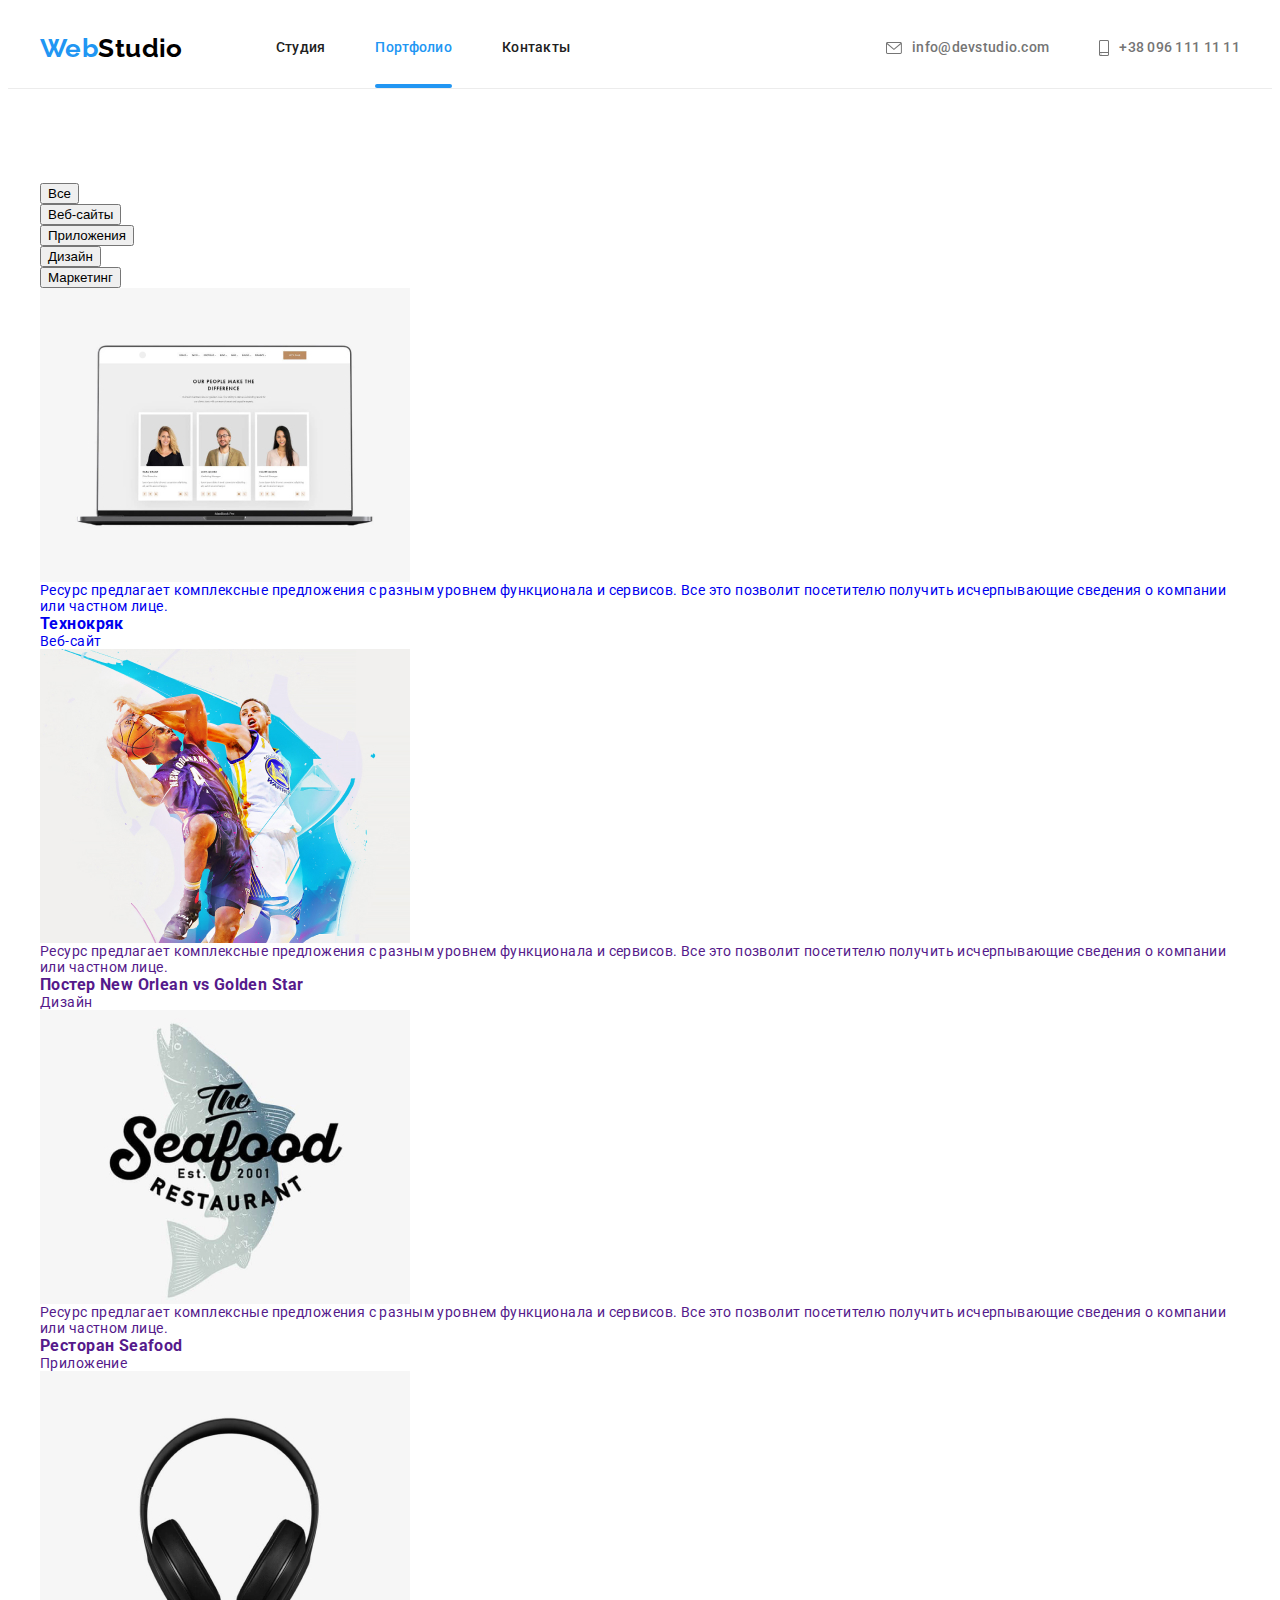
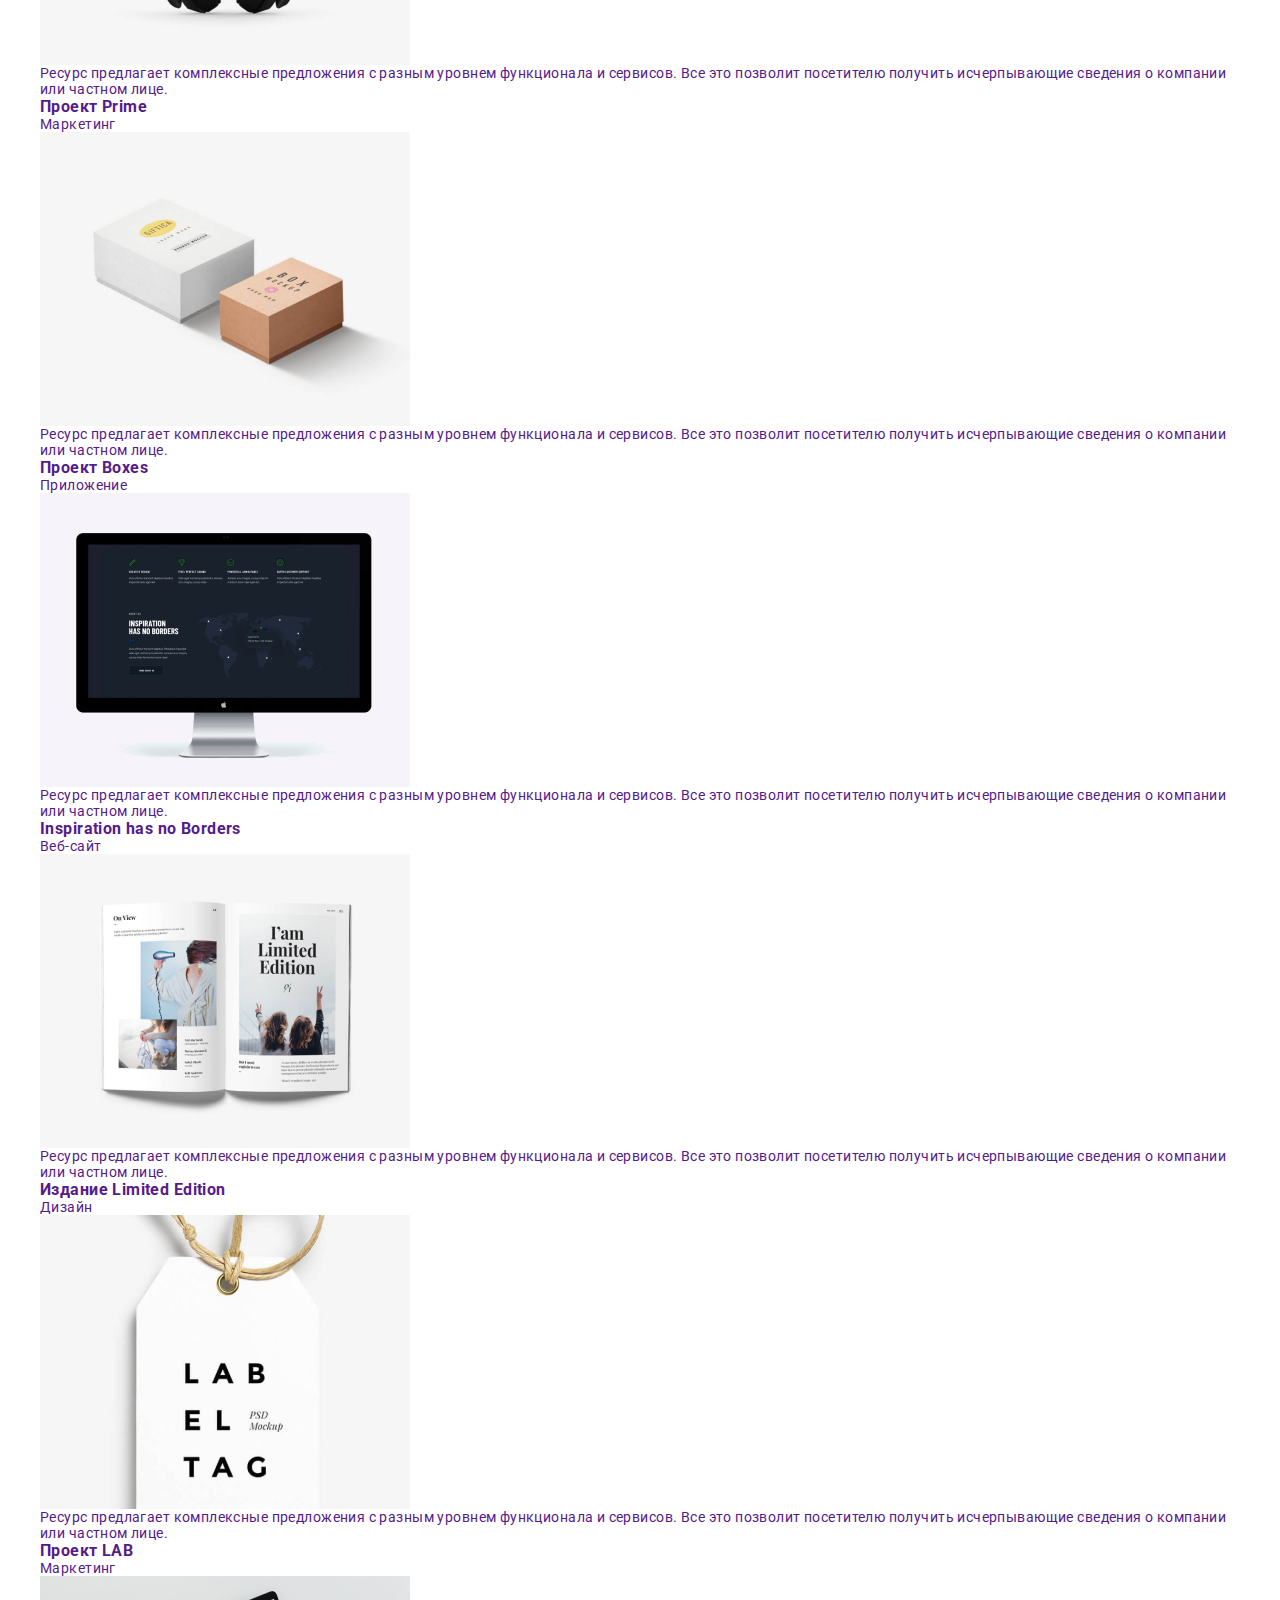
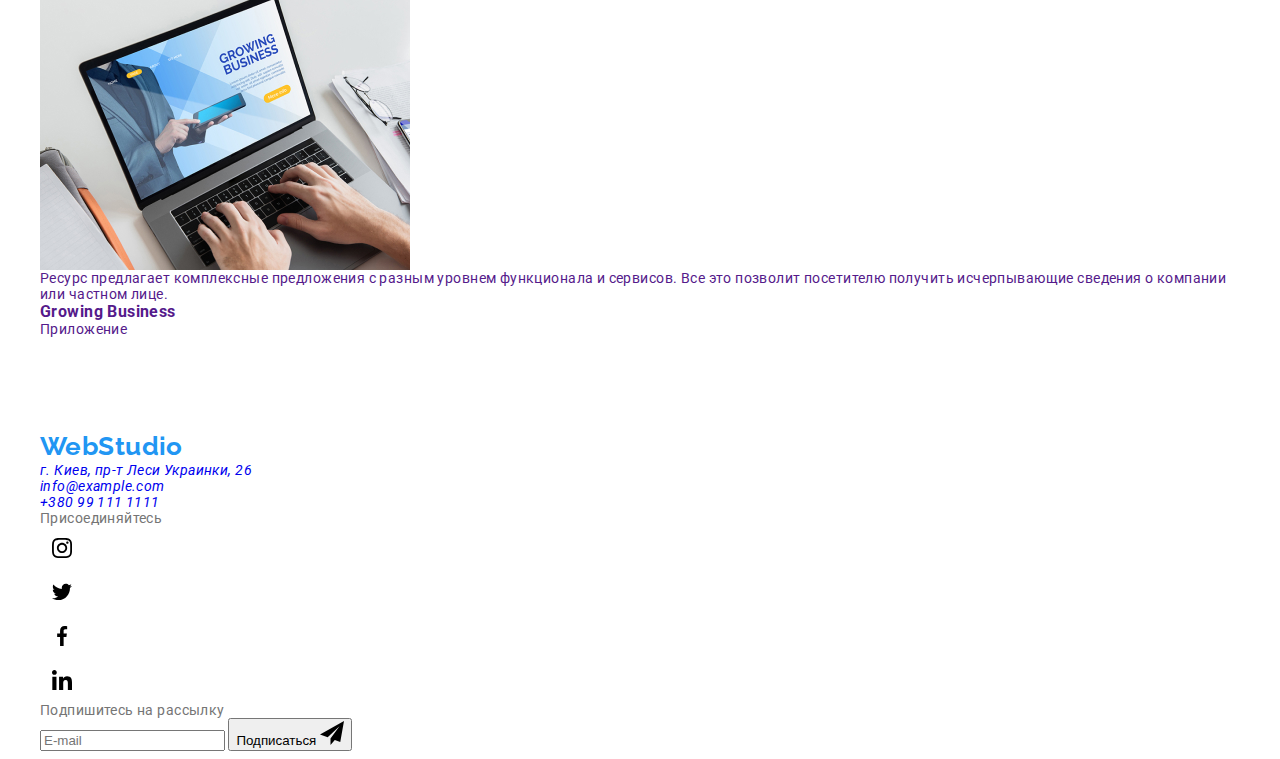
==== commit f6bdd15c: "add new folder for scss" ====
--- a/portfolio.html
+++ b/portfolio.html
@@ -19,7 +19,6 @@
       referrerpolicy="no-referrer"
     />
     <link rel="stylesheet" href="./css/main.min.css" />
-    <!-- <link rel="stylesheet" href="./css/style.css" /> -->
   </head>
   <body>
     <!-- Header  -->
--- a/css/main.min.css
+++ b/css/main.min.css
@@ -1 +1 @@
-:root{--main-text-color: #757575;--second-text-color: #212121;--accent-text-color: #ffffff;--black-text-color: #000000;--background-main-color: #ffffff;--backgound-second-color: #f5f4fa;--accent-color: #2196f3;--header-footer-background-color: #2f303a;--main-icon-color: #afb1b8;--primary-font: "Roboto", sans-serif;--secondary-font: "Raleway";--letter-spacing: 0.03em;--typical-margin: 30px;--animation-time: 250ms cubic-bezier(0.4, 0, 0.2, 1)}body{background-color:var(--background-main-color);color:var(--main-text-color);font-family:var(--primary-font);font-size:14px;letter-spacing:var(--letter-spacing)}h1,h2,h3,h4,h5,h6,p{margin:0}ul{margin:0;padding-left:0}img{display:block;max-width:100%;height:auto}.list{list-style:none}.link{text-decoration:none}.visually-hidden{position:absolute;white-space:nowrap;width:1px;height:1px;overflow:hidden;border:0;padding:0;clip:rect(0 0 0 0);clip-path:inset(50%);margin:-1px}.container{width:1200px;padding-left:15px;padding-right:15px;margin:0 auto}.section{padding-top:94px;padding-bottom:94px}.soc-link{display:flex;align-items:center;justify-content:center;width:100%;height:100%;border-radius:50%;transition:background-color var(--animation-time),color var(--animation-time)}.soc-item{width:44px;height:44px}.header{border-bottom:1px solid #ececec}.header .container{display:flex;align-items:center}.header-logo,.footer-logo{font-family:var(--secondary-font);font-weight:700;font-size:26px;line-height:1.19;color:var(--accent-color)}.logo-black{color:var(--black-text-color)}.nav{display:flex;align-items:center}.header-logo{margin-right:93px}.nav-link,.contact-link{display:block;padding-top:32px;padding-bottom:32px;font-weight:500;line-height:1.14;letter-spacing:.02em;color:var(--second-text-color);transition:color var(--animation-time)}.nav-link:hover,.nav-link:focus{color:var(--accent-color)}.nav-list{display:flex}.nav-item:not(:last-child){margin-right:50px}.nav-item{position:relative}.active{color:var(--accent-color)}.active::after{position:absolute;bottom:0;left:0;content:"";width:100%;height:4px;border-radius:2px;background-color:var(--accent-color)}.contact-link:hover,.contact-link:focus{color:var(--accent-color)}.contact{display:flex;margin-left:auto}.contact-item:not(:last-child){margin-right:50px}.color-contact{color:var(--main-text-color)}.contact-link{display:flex;align-items:center}.tel-soc-icon,.mail-soc-icon{fill:currentColor;margin-right:10px}.hero{padding-top:200px;padding-bottom:200px;background-color:var(--header-footer-background-color);background-image:linear-gradient(rgba(47, 48, 58, 0.4), rgba(47, 48, 58, 0.4)),url(../images/hero-bg-img.jpg);background-size:cover;background-repeat:no-repeat;background-position:center;max-width:1600px;height:600px;margin:0 auto}.hero-title{margin-bottom:var(--typical-margin);color:var(--accent-text-color);font-weight:900;font-size:44px;line-height:1.36;text-align:center;letter-spacing:.06em;text-transform:uppercase}.btn{display:block;border:none;border-radius:4px;margin:0 auto;cursor:pointer;font-family:inherit;font-weight:700;font-size:16px;line-height:1.88;text-align:center;letter-spacing:.06em;background-color:var(--accent-color);color:var(--accent-text-color)}.hero-btn{padding:10px 32px;transform:scale(1);transition-duration:500ms}.hero-btn:hover,.hero-btn:focus,.form-btn:hover,.form-btn:focus{background-color:#188ce8;transform:scale(1.1)}.benefits-list{display:flex;align-items:center}.benefits-item:not(:last-child){margin-right:var(--typical-margin)}.benefits-item{width:270px}.benefits-item::before{display:block;content:"";height:120px;border-radius:4px;background-size:70px;background-repeat:no-repeat;background-position:center;background-color:var(--backgound-second-color)}.icon-antena::before{background-image:url(../images/icon-antenna.svg)}.icon-time::before{background-image:url(../images/icon-time.svg)}.icon-diagram::before{background-image:url(../images/icon-diagram.svg)}.icon-feature::before{background-image:url(../images/icon-feature.svg)}.benefits-subtitle{margin-top:30px;margin-bottom:10px;color:var(--second-text-color);font-size:14px;line-height:1.14;text-transform:uppercase}.benefits-text{line-height:1.71}.work{padding-top:0px}.work-list{display:flex;margin:-15px}.work-item{position:relative;flex-basis:calc(33.3333333333% - 30px);margin:15px}.work-absolute{position:absolute;bottom:0;width:100%;height:70px;display:flex;justify-content:center;align-items:center;font-weight:700;line-height:1.14;text-align:center;text-transform:uppercase;color:var(--accent-text-color);background-color:rgba(47,48,58,.8)}.work-title,.team-title,.clients-title{margin-bottom:50px;color:var(--second-text-color);font-size:36px;line-height:1.16;text-align:center}.team{background-color:var(--backgound-second-color)}.team-list{display:flex}.team-item:not(:last-child){margin-right:var(--typical-margin)}.team-subtitle{margin-bottom:10px;color:var(--second-text-color);font-weight:500;font-size:16px;line-height:1.18;text-align:center}.team-item{width:270px;background-color:var(--background-main-color);text-align:center;box-shadow:0px 1px 3px rgba(0,0,0,.12),0px 1px 1px rgba(0,0,0,.14),0px 2px 1px rgba(0,0,0,.2);border-radius:0px 0px 4px 4px}.team-text{margin-bottom:16px;font-size:16px;line-height:19px}.team-description{border-radius:0px 0px 4px 4px;padding-top:var(--typical-margin);padding-bottom:var(--typical-margin)}.team-soc-list{display:flex;justify-content:center}.team-soc-item:not(:last-child){margin-right:10px}.team-soc-link{color:var(--main-icon-color)}.team-soc-icon{fill:currentColor}.team-soc-link:hover,.team-soc-link:focus{background-color:var(--accent-color);color:var(--accent-text-color)}.clients-list{display:flex}.clients-item:not(:last-child){margin-right:var(--typical-margin)}.clients-link{display:flex;align-items:center;justify-content:center;width:170px;height:92px;border:1px solid #afb1b8;border-radius:4px;color:var(--main-icon-color);transition:color var(--animation-time),border var(--animation-time)}.clients-icon{fill:currentColor}.clients-link:hover,.clients-link:focus{color:var(--accent-color);border:1px solid var(--accent-color)}.footer{padding-top:60px;padding-bottom:60px;background-color:var(--header-footer-background-color)}.footer-position{display:flex;align-items:baseline}.footer-container{margin-right:70px}.footer-logo{display:inline-block;margin-bottom:20px}.logo-white{color:var(--accent-text-color)}.address-list{font-style:normal}.address-item:not(:last-child){margin-bottom:9px}.address{font-weight:400px;line-height:1.71;transition:color var(--animation-time)}.address-link{color:var(--accent-text-color)}.address:hover,.address:focus{color:var(--accent-color)}.connect-link{color:rgba(225,225,225,.6)}.join-title,.subscribe-title{margin-bottom:20px;font-weight:700;line-height:16px;text-transform:uppercase;color:var(--accent-text-color)}.join-soc-list{display:flex;justify-content:center}.join-soc-link{color:var(--accent-text-color);background-color:rgba(255,255,255,.1)}.join-soc-item:not(:last-child){margin-right:10px}.join-soc-link{fill:currentColor}.join-soc-link:hover,.join-soc-link:focus{background-color:var(--accent-color)}.form{display:flex;align-items:center;justify-content:center}.subscribe-wrap{margin-left:auto}.input-footer{padding-left:16px;padding-top:15px;padding-bottom:15px;margin-right:12px;width:358px;background-color:rgba(0,0,0,0);outline:rgba(0,0,0,0);border:1px solid rgba(255,255,255,.3);border-radius:4px;color:var(--accent-text-color)}.footer-btn{display:flex;align-items:center;justify-content:center;padding:10px 29px;width:200px;box-shadow:0px 4px 4px rgba(0,0,0,.15);transform:scale(1);transition:background-color var(--animation-time),transform var(--animation-time)}.footer-btn:hover,.footer-btn:focus{background-color:#188ce8;transform:scale(1.05)}.icon-telegram{margin-left:10px;fill:currentColor}.backdrop{position:fixed;top:0;left:0;width:100%;height:100%;background-color:rgba(0,0,0,.2);opacity:1;transition:opacity var(--animation-time)}.is-hidden{opacity:0;visibility:hidden;pointer-events:none}.backdrop.is-hidden .modal{transform:translate(-50%, -50%) scale(1.1)}.modal{position:absolute;top:50%;left:50%;transform:translate(-50%, -50%) scale(1);width:528px;min-height:581px;padding:40px;box-shadow:0px 1px 3px rgba(0,0,0,.12),0px 1px 1px rgba(0,0,0,.14),0px 2px 1px rgba(0,0,0,.2);border-radius:4px;background-color:var(--background-main-color);transition:transform var(--animation-time)}.close-modal-bnt{position:absolute;top:8px;right:8px;width:30px;height:30px;display:flex;justify-content:center;align-items:center;border-radius:50%;background-color:var(--background-main-color);border:1px solid rgba(0,0,0,.1);cursor:pointer;perspective:600px}.icon-close-modal{width:18px;height:18px;transition:fill var(--animation-time)}.close-modal-bnt:hover,.close-modal-bnt:focus{fill:var(--accent-color)}.modal-title{font-weight:700;margin-bottom:12px;font-size:20px;line-height:1.15;text-align:center;color:var(--second-text-color)}.form-child{width:100%;border:1px solid rgba(33,33,33,.2);border-radius:4px;background-color:rgba(0,0,0,0);outline:rgba(0,0,0,0);transition:border var(--animation-time)}.form-child:focus{border:1px solid var(--accent-color)}.modal-field{margin-bottom:10px}.modal-input{padding:11px 42px;height:40px}.input-wrap{position:relative}.input-icon{position:absolute;left:12px;top:50%;transform:translatey(-50%);transition:fill var --animation-time}.modal-input:focus+.input-icon{fill:var(--accent-color)}.modal-label{display:block;margin-bottom:4px;font-size:12px;line-height:1.1666666667;letter-spacing:.01em}.modal-textarea-wrap{margin-bottom:20px}.modal-textarea{height:120px;padding:12px 16px;resize:none}.modal-textarea::placeholder{font-size:12px;line-height:1.1666666667;letter-spacing:.01em;color:rgba(117,117,117,.5)}.modal-checkbox-wrap{display:flex;align-items:baseline;margin-bottom:var(--typical-margin)}.input-check{padding-left:54px}.check-text{display:flex;align-items:center;justify-content:center;font-weight:400;line-height:1.71}.check-text span{width:16px;height:15px;border:2px solid var(--second-text-color);border-radius:2px;margin-right:9px;display:flex;align-items:center;justify-content:center;transition:background-color var(--animation-time),color var(--animation-time),fill var(--animation-time)}.check-icon{fill:rgba(0,0,0,0)}.input-check:checked+.check-text span{background-color:var(--accent-color);border:none}.input-check:checked+.check-text .check-icon{fill:var(--background-main-color)}.check-text-link{color:var(--accent-color)}.form-btn{padding:10px 55px;box-shadow:0px 1px 3px rgba(0,0,0,.12),0px 1px 1px rgba(0,0,0,.14),0px 2px 1px rgba(0,0,0,.2);transition-duration:500ms;transform:scale(1.01);transition:transform var(--animation-time)}.portfolio-btn{padding:6px 22px;border:none;border-radius:4px;background-color:var(--backgound-second-color);color:var(--second-text-color);transition:background-color var(--animation-time),color var(--animation-time),box-shadow var(--animation-time)}.portfolio-btn:hover,.portfolio-btn:focus{background-color:var(--accent-color);color:var(--accent-text-color);box-shadow:0px 3px 1px rgba(0,0,0,.1),0px 1px 2px rgba(0,0,0,.08),0px 2px 2px rgba(0,0,0,.12)}.portfolio-list{display:flex;justify-content:center;margin-bottom:50px}.portfolio-item:not(:last-child){margin-right:8px}.portfolio-btn-text{font-family:inherit;font-weight:500;font-size:16px;line-height:1.62;text-align:center;cursor:pointer}.card{display:flex;flex-wrap:wrap;margin:-15px}.card-link{display:block;color:inherit}.card-link:hover,.card-link:focus{box-shadow:0px 1px 1px rgba(0,0,0,.12),0px 4px 4px rgba(0,0,0,.06),1px 4px 6px rgba(0,0,0,.16)}.card-item{flex-basis:calc(33.3333333333% - 30px);margin:15px}.card-relative{position:relative;height:294px;overflow:hidden}.card-absolute{position:absolute;bottom:0;right:0;width:100%;height:100%;padding-left:24px;padding-right:24px;padding-top:63px;padding-bottom:63px;font-size:18px;line-height:1.56;transform:translatey(101%);overflow:hidden;transition:transform var(--animation-time);color:var(--accent-text-color);background-color:rgba(33,150,243,.9)}.card-link:hover .card-absolute,.card-link:focus .card-absolute{transform:translatey(0);background-color:rgba(33,150,243,.9)}.card-subtitle{margin-bottom:4px;color:var(--second-text-color);font-size:18px;line-height:2;letter-spacing:.06em}.card-text{font-size:16px;line-height:1.88}.card-text-possition{padding:20px 24px;border:1px solid #eee;border-top:0}/*# sourceMappingURL=main.min.css.map */+:root{--main-text-color: #757575;--second-text-color: #212121;--accent-text-color: #ffffff;--black-text-color: #000000;--background-main-color: #ffffff;--backgound-second-color: #f5f4fa;--accent-color: #2196f3;--header-footer-background-color: #2f303a;--main-icon-color: #afb1b8;--primary-font: "Roboto", sans-serif;--secondary-font: "Raleway";--letter-spacing: 0.03em;--typical-margin: 30px;--animation-time: 250ms cubic-bezier(0.4, 0, 0.2, 1)}h1,h2,h3,h4,h5,h6,p{margin:0}ul{margin:0;padding-left:0}.visually-hidden{position:absolute;white-space:nowrap;width:1px;height:1px;overflow:hidden;border:0;padding:0;clip:rect(0 0 0 0);clip-path:inset(50%);margin:-1px}body{background-color:var(--background-main-color);color:var(--main-text-color);font-family:var(--primary-font);font-size:14px;letter-spacing:var(--letter-spacing)}img{display:block;max-width:100%;height:auto}.list{list-style:none}.link{text-decoration:none}.container{width:1200px;padding-left:15px;padding-right:15px;margin:0 auto}.section{padding-top:94px;padding-bottom:94px}.soc-link{display:flex;align-items:center;justify-content:center;width:100%;height:100%;border-radius:50%;transition:background-color var(--animation-time),color var(--animation-time)}.soc-item{width:44px;height:44px}.header{border-bottom:1px solid #ececec}.header .container{display:flex;align-items:center}.header-logo,.footer-logo{font-family:var(--secondary-font);font-weight:700;font-size:26px;line-height:1.19;color:var(--accent-color)}.header-logo{margin-right:93px}.logo-black{color:var(--black-text-color)}.nav{display:flex;align-items:center}.nav-link,.contact-link{display:block;padding-top:32px;padding-bottom:32px;font-weight:500;line-height:1.14;letter-spacing:.02em;color:var(--second-text-color);transition:color var(--animation-time)}.nav-link:hover,.nav-link:focus{color:var(--accent-color)}.nav-list{display:flex}.nav-item:not(:last-child){margin-right:50px}.nav-item{position:relative}.active{color:var(--accent-color)}.active::after{position:absolute;bottom:0;left:0;content:"";width:100%;height:4px;border-radius:2px;background-color:var(--accent-color)}.contact-link:hover,.contact-link:focus{color:var(--accent-color)}.contact{display:flex;margin-left:auto}.contact-item:not(:last-child){margin-right:50px}.color-contact{color:var(--main-text-color)}.contact-link{display:flex;align-items:center}.tel-soc-icon,.mail-soc-icon{fill:currentColor;margin-right:10px}/*# sourceMappingURL=main.min.css.map */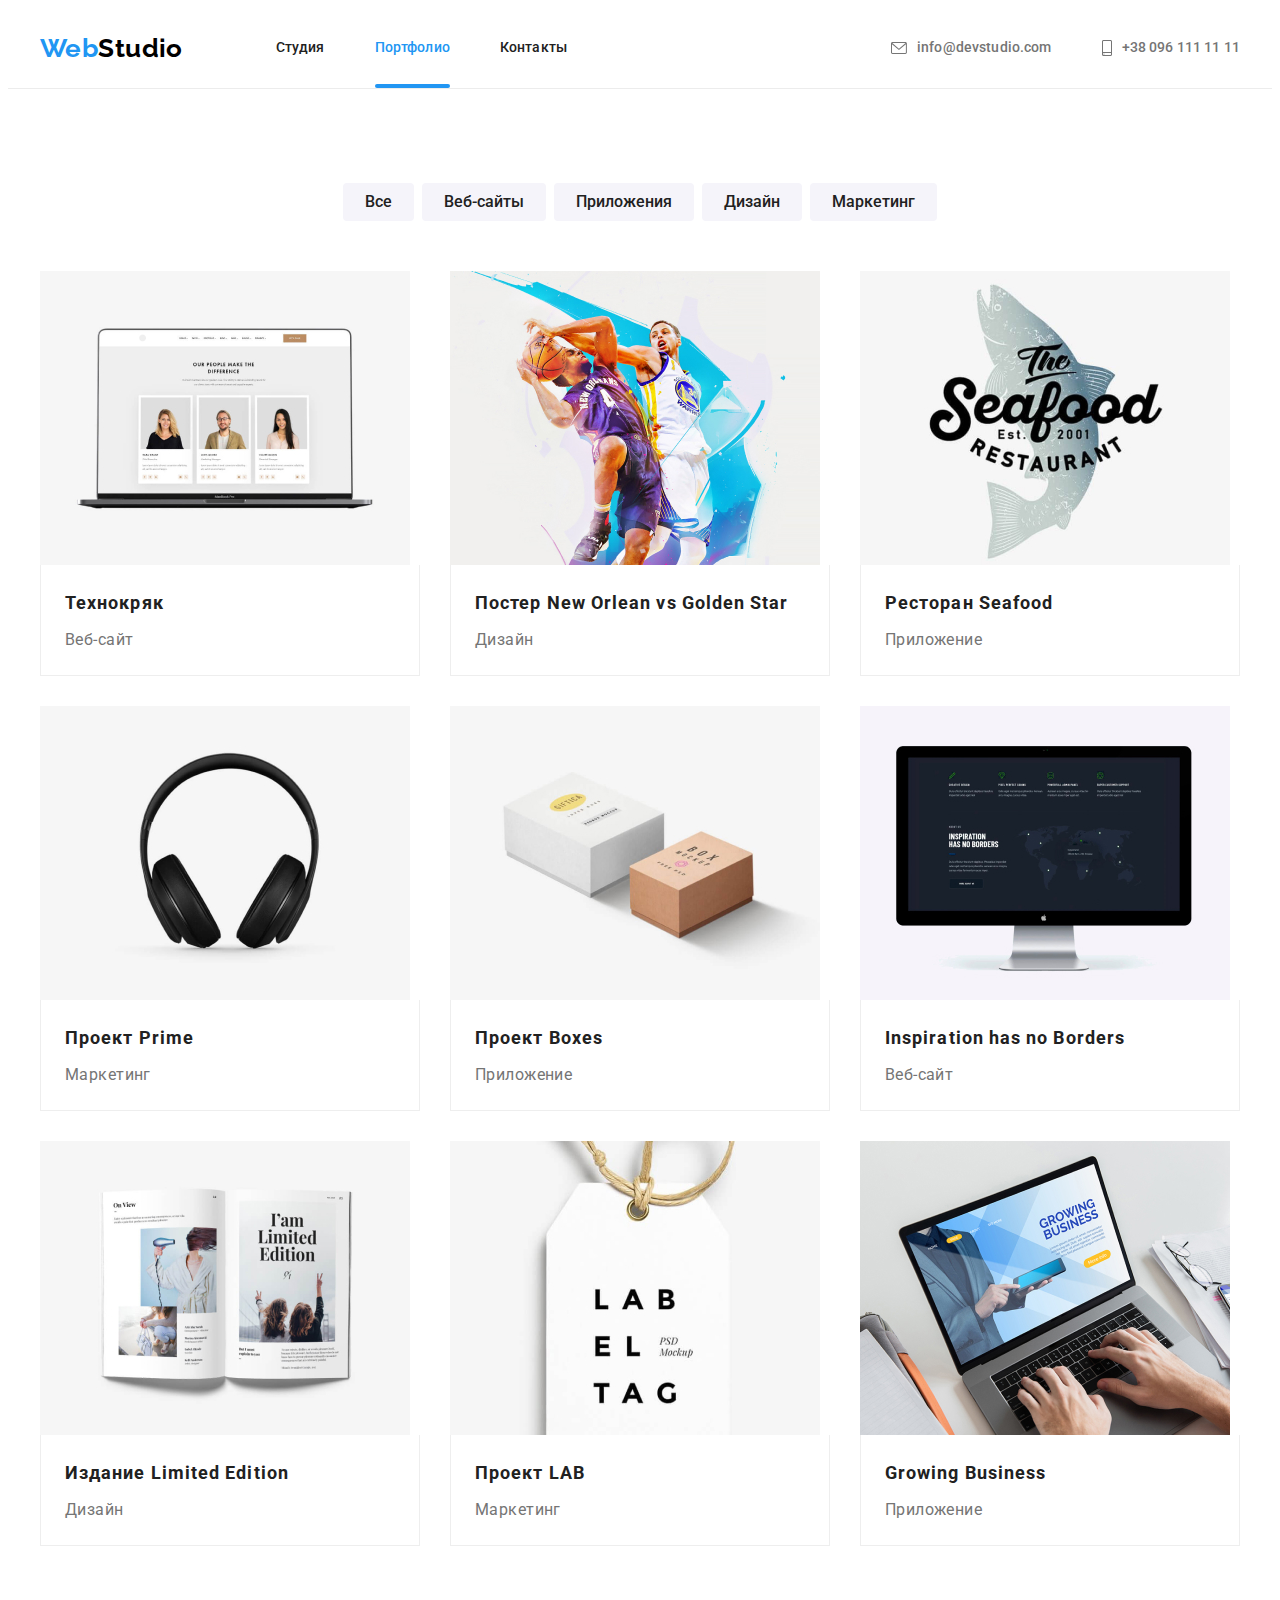
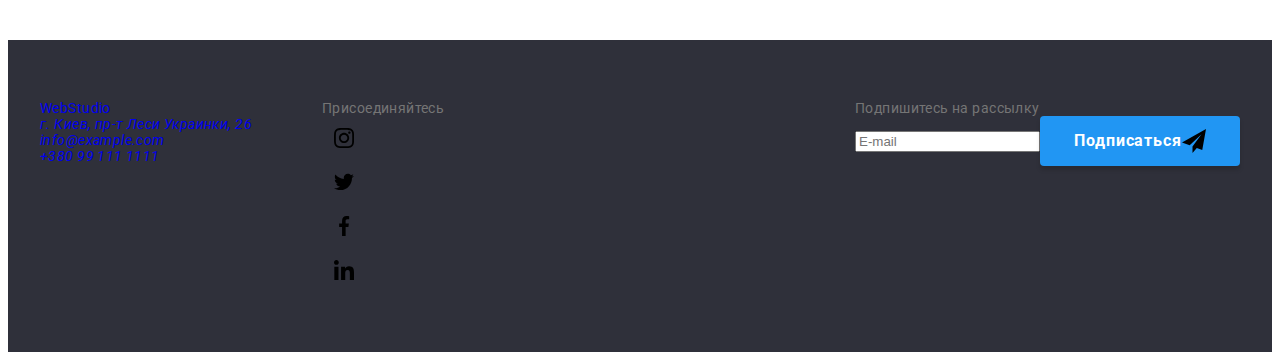
==== commit 3b53196f: "add BEM classes" ====
--- a/portfolio.html
+++ b/portfolio.html
@@ -24,31 +24,31 @@
     <!-- Header  -->
     <header class="header">
       <div class="container">
-        <a href="./index.html" class="header-logo link"
-          >Web<span class="logo-black">Studio</span></a
+        <a href="./index.html" class="logo header__logo link"
+          >Web<span class="logo--black">Studio</span></a
         >
         <nav class="nav">
-          <ul class="nav-list list">
-            <li class="nav-item">
-              <a href="./index.html" class="nav-link link">Студия</a>
-            </li>
-            <li class="nav-item">
-              <a href="./portfolio.html" class="nav-link active link">Портфолио</a>
-            </li>
-            <li class="nav-item"><a href="#" class="nav-link link">Контакты</a></li>
+          <ul class="nav__list list">
+            <li class="nav__item">
+              <a href="./index.html" class="nav__link link">Студия</a>
+            </li>
+            <li class="nav__item">
+              <a href="./portfolio.html" class="nav__link nav__active link">Портфолио</a>
+            </li>
+            <li class="nav__item"><a href="" class="nav__link link">Контакты</a></li>
           </ul>
         </nav>
         <ul class="contact list">
-          <li class="contact-item">
-            <a href="mailto:info@devstudio.com" class="contact-link color-contact link"
-              ><svg class="mail-soc-icon" width="16" height="12">
+          <li class="contact__item">
+            <a href="mailto:info@devstudio.com" class="contact__link contact--color link"
+              ><svg class="contact__mail__icon" width="16" height="12">
                 <use href="./images/icons.svg.svg#icon-mail"></use></svg
               >info@devstudio.com</a
             >
           </li>
-          <li class="contact-item">
-            <a href="tel:+380961111111" class="contact-link color-contact link"
-              ><svg class="tel-soc-icon" width="10" height="16">
+          <li class="contact__item">
+            <a href="tel:+380961111111" class="contact__link contact--color link"
+              ><svg class="contact__tel__icon" width="10" height="16">
                 <use href="./images/icons.svg.svg#icon-smartphone"></use></svg
               >+38 096 111 11 11</a
             >
--- a/css/main.min.css
+++ b/css/main.min.css
@@ -1 +1 @@
-:root{--main-text-color: #757575;--second-text-color: #212121;--accent-text-color: #ffffff;--black-text-color: #000000;--background-main-color: #ffffff;--backgound-second-color: #f5f4fa;--accent-color: #2196f3;--header-footer-background-color: #2f303a;--main-icon-color: #afb1b8;--primary-font: "Roboto", sans-serif;--secondary-font: "Raleway";--letter-spacing: 0.03em;--typical-margin: 30px;--animation-time: 250ms cubic-bezier(0.4, 0, 0.2, 1)}h1,h2,h3,h4,h5,h6,p{margin:0}ul{margin:0;padding-left:0}.visually-hidden{position:absolute;white-space:nowrap;width:1px;height:1px;overflow:hidden;border:0;padding:0;clip:rect(0 0 0 0);clip-path:inset(50%);margin:-1px}body{background-color:var(--background-main-color);color:var(--main-text-color);font-family:var(--primary-font);font-size:14px;letter-spacing:var(--letter-spacing)}img{display:block;max-width:100%;height:auto}.list{list-style:none}.link{text-decoration:none}.container{width:1200px;padding-left:15px;padding-right:15px;margin:0 auto}.section{padding-top:94px;padding-bottom:94px}.soc-link{display:flex;align-items:center;justify-content:center;width:100%;height:100%;border-radius:50%;transition:background-color var(--animation-time),color var(--animation-time)}.soc-item{width:44px;height:44px}.header{border-bottom:1px solid #ececec}.header .container{display:flex;align-items:center}.header-logo,.footer-logo{font-family:var(--secondary-font);font-weight:700;font-size:26px;line-height:1.19;color:var(--accent-color)}.header-logo{margin-right:93px}.logo-black{color:var(--black-text-color)}.nav{display:flex;align-items:center}.nav-link,.contact-link{display:block;padding-top:32px;padding-bottom:32px;font-weight:500;line-height:1.14;letter-spacing:.02em;color:var(--second-text-color);transition:color var(--animation-time)}.nav-link:hover,.nav-link:focus{color:var(--accent-color)}.nav-list{display:flex}.nav-item:not(:last-child){margin-right:50px}.nav-item{position:relative}.active{color:var(--accent-color)}.active::after{position:absolute;bottom:0;left:0;content:"";width:100%;height:4px;border-radius:2px;background-color:var(--accent-color)}.contact-link:hover,.contact-link:focus{color:var(--accent-color)}.contact{display:flex;margin-left:auto}.contact-item:not(:last-child){margin-right:50px}.color-contact{color:var(--main-text-color)}.contact-link{display:flex;align-items:center}.tel-soc-icon,.mail-soc-icon{fill:currentColor;margin-right:10px}/*# sourceMappingURL=main.min.css.map */+:root{--main-text-color: #757575;--second-text-color: #212121;--accent-text-color: #ffffff;--black-text-color: #000000;--background-main-color: #ffffff;--backgound-second-color: #f5f4fa;--accent-color: #2196f3;--header-footer-background-color: #2f303a;--main-icon-color: #afb1b8;--primary-font: "Roboto", sans-serif;--secondary-font: "Raleway";--letter-spacing: 0.03em;--typical-margin: 30px;--animation-time: 250ms cubic-bezier(0.4, 0, 0.2, 1)}h1,h2,h3,h4,h5,h6,p{margin:0}ul{margin:0;padding-left:0}.visually-hidden{position:absolute;white-space:nowrap;width:1px;height:1px;overflow:hidden;border:0;padding:0;clip:rect(0 0 0 0);clip-path:inset(50%);margin:-1px}body{background-color:var(--background-main-color);color:var(--main-text-color);font-family:var(--primary-font);font-size:14px;letter-spacing:var(--letter-spacing)}img{display:block;max-width:100%;height:auto}.list{list-style:none}.link{text-decoration:none}.container{width:1200px;padding-left:15px;padding-right:15px;margin:0 auto}.section{padding-top:94px;padding-bottom:94px}.soc-link{justify-content:center;width:100%;height:100%;border-radius:50%;transition:background-color var(--animation-time),color var(--animation-time)}.soc-item{width:44px;height:44px}.modal__close-bnt,.form,.clients__link,.work__absolute,.benefits__list,.contact,.nav,.header .container,.soc-link{display:flex;align-items:center}.benefits__item::before,.hero{background-position:center;background-repeat:no-repeat;background-size:cover}.header{border-bottom:1px solid #ececec}.logo{font-family:var(--secondary-font);font-weight:700;font-size:26px;line-height:1.19;color:var(--accent-color)}.header__logo{margin-right:93px}.logo--black{color:var(--black-text-color)}.nav__list{display:flex}.nav__item{position:relative}.nav__item:not(:last-child){margin-right:50px}.nav__link,.contact__link{display:block;padding-top:32px;padding-bottom:32px;font-weight:500;line-height:1.14;letter-spacing:.01em;color:var(--second-text-color);transition-property:color;transition-duration:250ms;transition-timing-function:cubic-bezier(0.4, 0, 0.2, 1)}.nav__link:hover,.nav__link:focus,.contact__link:hover,.contact__link:focus{color:var(--accent-color)}.nav__active{color:var(--accent-color)}.nav__active::after{position:absolute;bottom:0;left:0;content:"";width:100%;height:4px;border-radius:2px;background-color:var(--accent-color)}.contact{justify-content:center;margin-left:auto}.contact__item:not(:last-child){margin-right:50px}.contact__link{display:flex;align-items:center}.contact--color{color:var(--main-text-color)}.contact__tel__icon,.contact__mail__icon{fill:currentColor;margin-right:10px}.hero{padding-top:200px;padding-bottom:200px;background-color:var(--header-footer-background-color);background-image:linear-gradient(rgba(47, 48, 58, 0.4), rgba(47, 48, 58, 0.4)),url(../images/hero-bg-img.jpg);max-width:1600px;height:600px;margin:0 auto}.hero__title{margin-bottom:var(--typical-margin);color:var(--accent-text-color);font-weight:900;font-size:44px;line-height:1.36;letter-spacing:.06em;text-align:center;text-transform:uppercase}.btn{display:block;border:none;border-radius:4px;margin:0 auto;cursor:pointer;font-family:inherit;font-weight:700;font-size:16px;line-height:1.88;letter-spacing:.06em;text-align:center;background-color:var(--accent-color);color:var(--accent-text-color)}.hero__btn,.form-btn{padding:10px 32px;transform:scale(1);transition-property:transform;transition-duration:250ms;transition-timing-function:cubic-bezier(0.4, 0, 0.2, 1)}.hero__btn:hover,.hero__btn:focus,.form-btn:hover,.form-btn:focus{background-color:#188ce8;transform:scale(1.1)}.benefits__item{width:270px}.benefits__item:not(:last-child){margin-right:var(--typical-margin)}.benefits__item::before{display:block;content:"";height:120px;border-radius:4px;background-size:70px;background-color:var(--backgound-second-color)}.benefits__icon-antena::before{background-image:url(../images/icon-antenna.svg)}.benefits__icon-time::before{background-image:url(../images/icon-time.svg)}.benefits__icon-diagram::before{background-image:url(../images/icon-diagram.svg)}.benefits__icon-feature::before{background-image:url(../images/icon-feature.svg)}.benefits__subtitle{margin-top:30px;margin-bottom:10px;color:var(--second-text-color);font-size:14px;line-height:1.14;text-transform:uppercase}.benefits__text{line-height:1.71}.work{padding-top:0px}.work__list{display:flex;margin:-15px}.work__item{position:relative;flex-basis:calc(33.3333333333% - 30px);margin:15px}.work__absolute{position:absolute;bottom:0;width:100%;height:70px;justify-content:center;font-weight:700;line-height:1.14;text-transform:uppercase;color:var(--accent-text-color);background-color:rgba(47,48,58,.8)}.work__title,.team__title,.clients__title{margin-bottom:50px;color:var(--second-text-color);font-size:36px;line-height:1.16;text-align:center}.team{background-color:var(--backgound-second-color)}.team__list{display:flex}.team__item{width:270px;background-color:var(--background-main-color);text-align:center;box-shadow:0px 1px 3px rgba(0,0,0,.12),0px 1px 1px rgba(0,0,0,.14),0px 2px 1px rgba(0,0,0,.2);border-radius:0px 0px 4px 4px}.team__item:not(:last-child){margin-right:var(--typical-margin)}.team__subtitle{margin-bottom:10px;color:var(--second-text-color);font-weight:500;font-size:16px;line-height:1.18;text-align:center}.team__text{margin-bottom:16px;font-size:16px;line-height:1.18}.team__description{border-radius:0px 0px 4px 4px;padding-top:var(--typical-margin);padding-bottom:var(--typical-margin)}.team-soc__list{display:flex;justify-content:center}.team-soc__item:not(:last-child){margin-right:10px}.team-soc__link{color:var(--main-icon-color)}.team-soc__link:hover,.team-soc__link:focus{background-color:var(--accent-color);color:var(--accent-text-color)}.team-soc__icon{fill:currentColor}.clients__list{display:flex}.clients__item:not(:last-child){margin-right:var(--typical-margin)}.clients__link{justify-content:center;width:170px;height:92px;border:1px solid #afb1b8;border-radius:4px;color:var(--main-icon-color);transition:color var(--animation-time),border var(--animation-time)}.clients__link:hover,.clients__link:focus{color:var(--accent-color);border:1px solid var(--accent-color)}.clients__icon{fill:currentColor}.footer{padding-top:60px;padding-bottom:60px;background-color:var(--header-footer-background-color)}.footer-position{display:flex;align-items:baseline}.footer-container{margin-right:70px}.footer-container__logo{display:inline-block;margin-bottom:20px}.logo--white{color:var(--accent-text-color)}.address__street{font-weight:400px;line-height:1.71;transition-property:color;transition-duration:250ms;transition-timing-function:cubic-bezier(0.4, 0, 0.2, 1)}.address__street:hover,.address__street:focus{color:var(--accent-color)}.address__item:not(:last-child){margin-bottom:9px}.address__list{font-style:normal}.address__link{color:var(--accent-text-color)}.address__connect-link{color:rgba(225,225,225,.6)}.join__title,.wrap__title{margin-bottom:20px;font-weight:700;line-height:16px;text-transform:uppercase;color:var(--accent-text-color)}.join-soc__list{display:flex;justify-content:center}.join-soc__item:not(:last-child){margin-right:10px}.join-soc__link{color:var(--accent-text-color);background-color:rgba(255,255,255,.1)}.join-soc__link:hover,.join-soc__link:focus{background-color:var(--accent-color)}.join-soc__link{fill:currentColor}.form{justify-content:center}.subscribe-wrap{margin-left:auto}.input-mail{padding-left:16px;padding-top:15px;padding-bottom:15px;margin-right:12px;width:358px;background-color:rgba(0,0,0,0);outline:rgba(0,0,0,0);border:1px solid rgba(255,255,255,.3);border-radius:4px;color:var(--accent-text-color);transition-property:border;transition-duration:250ms;transition-timing-function:cubic-bezier(0.4, 0, 0.2, 1)}.input-mail:hover{border:1px solid var(--accent-color)}.input-mail:focus{border:1px solid var(--accent-text-color)}.footer-btn{display:flex;align-items:center;justify-content:center;padding:10px 29px;width:200px;box-shadow:0px 4px 4px rgba(0,0,0,.15);transform:scale(1);transition:background-color var(--animation-time),transform var(--animation-time)}.footer-btn:hover,.footer-btn:focus{background-color:#188ce8;transform:scale(1.05)}.btn__icon-telegram{margin-left:10px;fill:currentColor}.backdrop{position:fixed;top:0;left:0;width:100%;height:100%;background-color:rgba(0,0,0,.2);opacity:1;transition-property:opacity;transition-duration:250ms;transition-timing-function:cubic-bezier(0.4, 0, 0.2, 1)}.is-hidden{opacity:0;visibility:hidden;pointer-events:none}.backdrop.is-hidden .modal{transform:translate(-50%, -50%) scale(1.1)}.modal{position:absolute;top:50%;left:50%;transform:translate(-50%, -50%) scale(1);width:528px;min-height:581px;padding:40px;box-shadow:0px 1px 3px rgba(0,0,0,.12),0px 1px 1px rgba(0,0,0,.14),0px 2px 1px rgba(0,0,0,.2);border-radius:4px;background-color:var(--background-main-color);transition-property:transform;transition-duration:250ms;transition-timing-function:cubic-bezier(0.4, 0, 0.2, 1)}.modal-form__title{margin-bottom:12px;font-weight:700;font-size:20px;line-height:1.15;text-align:center;color:var(--second-text-color)}.modal-field{margin-bottom:10px;transition-property:border-color;transition-duration:250ms;transition-timing-function:cubic-bezier(0.4, 0, 0.2, 1)}.modal-field__input{padding:11px 42px;height:40px}.modal-field__label,.textarea-wrap__label{display:block;margin-bottom:4px;font-size:12px;line-height:1.16;letter-spacing:.01em}.modal__close-bnt{position:absolute;top:8px;right:8px;width:30px;height:30px;justify-content:center;border-radius:50%;background-color:var(--background-main-color);border:1px solid rgba(0,0,0,.1);cursor:pointer;perspective:600px;transform:rotate(0deg);transition-property:transform;transition-duration:250ms;transition-timing-function:cubic-bezier(0.4, 0, 0.2, 1)}.modal__close-bnt:hover,.modal__close-bnt:focus{fill:var(--accent-color);transform:rotate(90deg)}.modal__close-icon{width:18px;height:18px;transition-property:fill;transition-duration:250ms;transition-timing-function:cubic-bezier(0.4, 0, 0.2, 1)}.form-child{width:100%;border:1px solid rgba(33,33,33,.2);border-radius:4px;background-color:rgba(0,0,0,0);outline:rgba(0,0,0,0);transition-property:border-color;transition-duration:250ms;transition-timing-function:cubic-bezier(0.4, 0, 0.2, 1)}.form-child:focus{border:1px solid var(--accent-color)}.modal-field__wrap{position:relative}.modal-field__icon{position:absolute;left:12px;top:50%;transform:translatey(-50%);transition:fill var --animation-time}.modal-field__input:focus+.modal-field__icon{fill:var(--accent-color)}.textarea-wrap{margin-bottom:20px}.textarea-wrap__textarea{height:120px;padding:12px 16px;resize:none}.textarea-wrap__textarea::placeholder{font-size:12px;line-height:1.16;letter-spacing:.01em;color:rgba(117,117,117,.5)}.modal-checkbox{display:flex;align-items:baseline;margin-bottom:var(--typical-margin)}.modal-checkbox__input{padding-left:54px}.modal-checkbox__label{display:flex;align-items:center;justify-content:center;font-weight:400;line-height:1.71}.modal-checkbox__label span{width:16px;height:15px;border:2px solid var(--second-text-color);border-radius:2px;margin-right:9px;display:flex;align-items:center;justify-content:center;transition:background-color var(--animation-time),color var(--animation-time),fill var(--animation-time)}.modal-checkbox__icon{fill:rgba(0,0,0,0)}.modal-checkbox__input:checked+.modal-checkbox__label .modal-checkbox__icon{fill:var(--background-main-color)}.modal-checkbox__input:checked+.modal-checkbox__label span{background-color:var(--accent-color);border:none}.modal-checkbox__link{color:var(--accent-color)}.form-btn{padding:10px 55px;box-shadow:0px 1px 3px rgba(0,0,0,.12),0px 1px 1px rgba(0,0,0,.14),0px 2px 1px rgba(0,0,0,.2);transition-duration:500ms;transform:scale(1.01);transition-property:transform;transition-duration:250ms;transition-timing-function:cubic-bezier(0.4, 0, 0.2, 1)}.portfolio-btn{padding:6px 22px;border:none;border-radius:4px;background-color:var(--backgound-second-color);color:var(--second-text-color);transition:background-color var(--animation-time),color var(--animation-time),box-shadow var(--animation-time)}.portfolio-btn:hover,.portfolio-btn:focus{background-color:var(--accent-color);color:var(--accent-text-color);box-shadow:0px 3px 1px rgba(0,0,0,.1),0px 1px 2px rgba(0,0,0,.08),0px 2px 2px rgba(0,0,0,.12)}.portfolio-list{display:flex;justify-content:center;margin-bottom:50px}.portfolio-item:not(:last-child){margin-right:8px}.portfolio-btn-text{font-family:inherit;font-weight:500;font-size:16px;line-height:1.62;text-align:center;cursor:pointer}.card{display:flex;flex-wrap:wrap;margin:-15px}.card-item{flex-basis:calc(33.3333333333% - 30px);margin:15px}.card-relative{position:relative;height:294px;overflow:hidden}.card-subtitle{margin-bottom:4px;color:var(--second-text-color);font-size:18px;line-height:2;letter-spacing:.06em}.card-link{display:block;color:inherit}.card-link:hover,.card-link:focus{box-shadow:0px 1px 1px rgba(0,0,0,.12),0px 4px 4px rgba(0,0,0,.06),1px 4px 6px rgba(0,0,0,.16)}.card-absolute{position:absolute;bottom:0;right:0;width:100%;height:100%;padding-left:24px;padding-right:24px;padding-top:63px;padding-bottom:63px;font-size:18px;line-height:1.56;transform:translatey(101%);overflow:hidden;transition-property:transform;transition-duration:250ms;transition-timing-function:cubic-bezier(0.4, 0, 0.2, 1);color:var(--accent-text-color);background-color:rgba(33,150,243,.9)}.card-link:hover .card-absolute,.card-link:focus .card-absolute{transform:translatey(0);background-color:rgba(33,150,243,.9)}.card-text{font-size:16px;line-height:1.88}.card-text-possition{padding:20px 24px;border:1px solid #eee;border-top:0}/*# sourceMappingURL=main.min.css.map */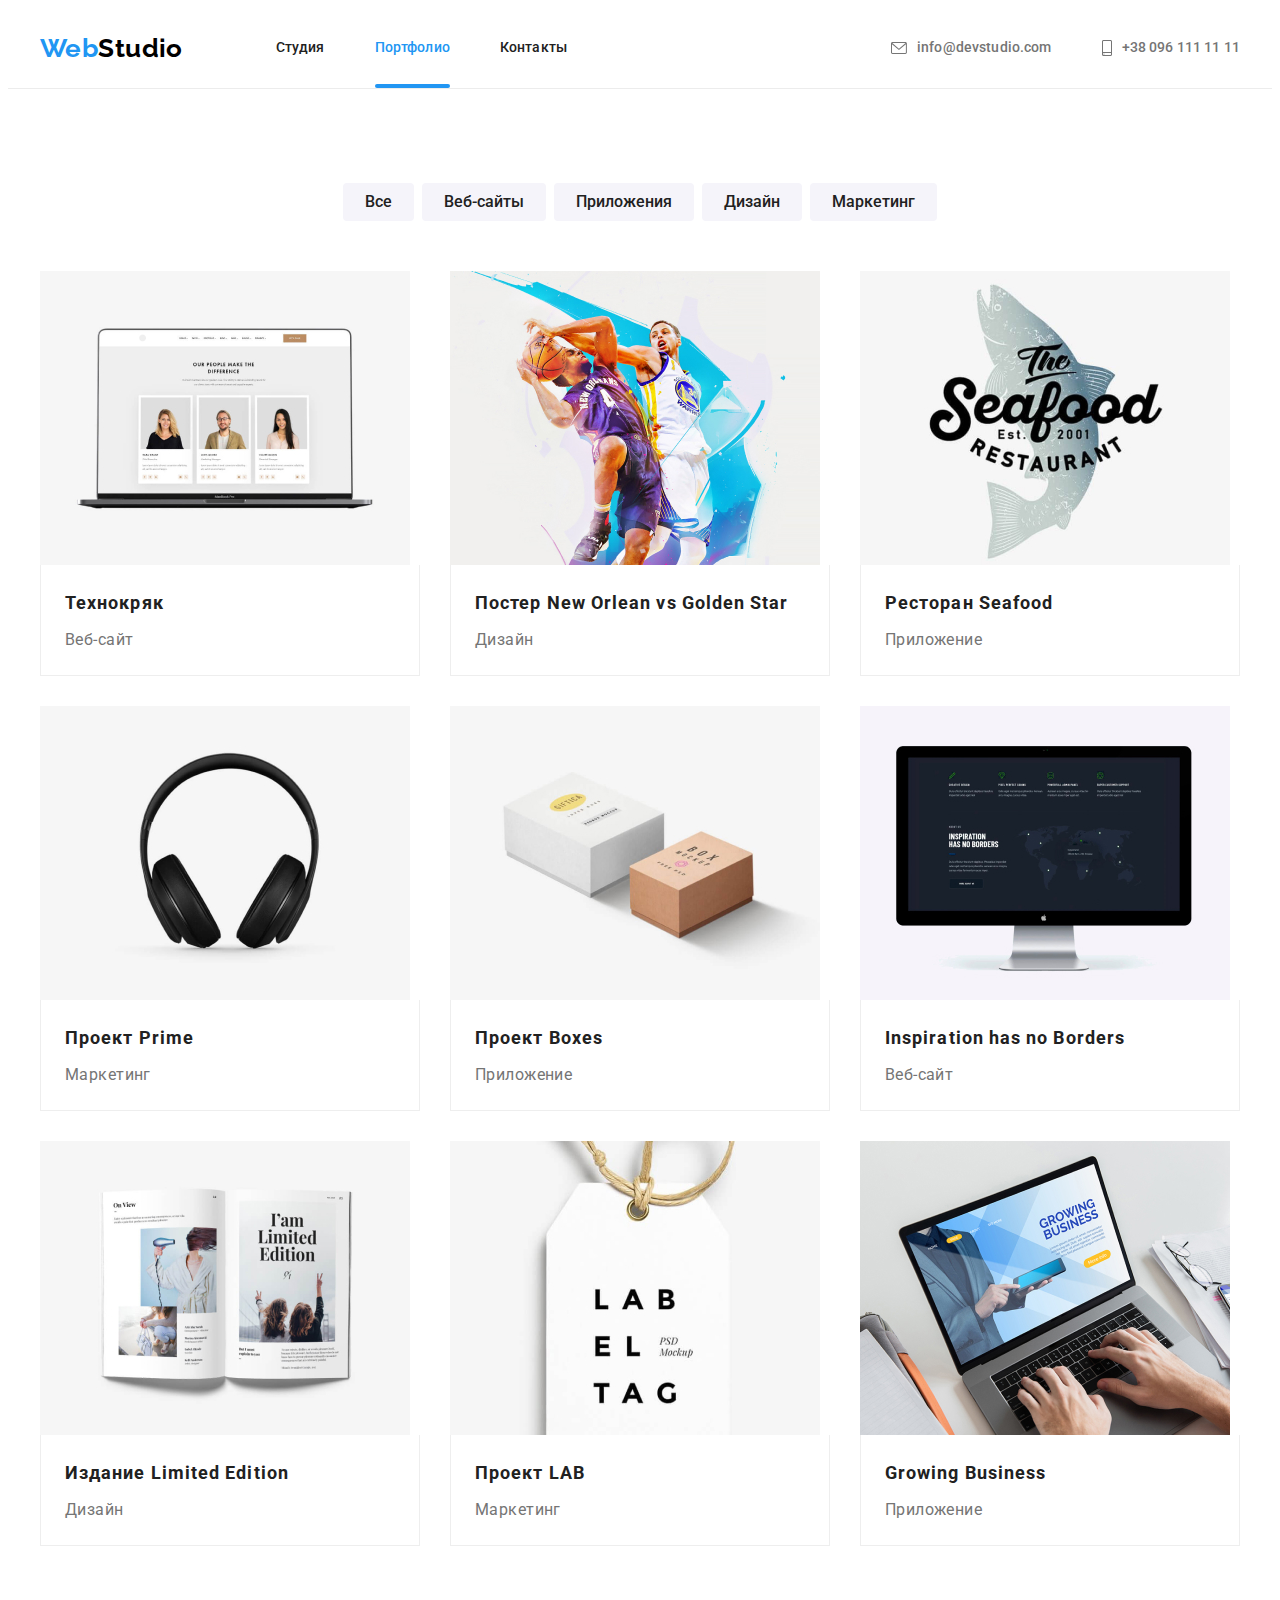
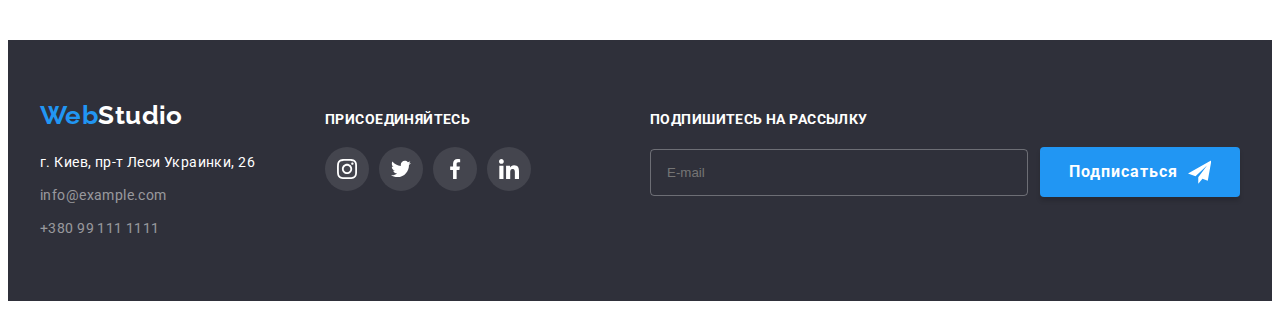
==== commit 160b6728: "add update footer" ====
--- a/portfolio.html
+++ b/portfolio.html
@@ -232,69 +232,73 @@
     <footer class="footer">
       <div class="container footer-position">
         <div class="footer-container">
-          <a href="./index.html" class="footer-logo link"
-            >Web<span class="logo-white">Studio</span>
+          <a href="./index.html" class="logo footer-container__logo link"
+            >Web<span class="logo--white">Studio</span>
           </a>
-          <address class="footer-address">
-            <ul class="address-list list">
-              <li class="address-item">
-                <a href="https://goo.gl/maps/MvwZzsq7E5ZULJPh9" class="address address-link link"
+          <address class="address">
+            <ul class="address__list list">
+              <li class="address__item">
+                <a
+                  href="https://goo.gl/maps/MvwZzsq7E5ZULJPh9"
+                  class="address__street address__link link"
                   >г. Киев, пр-т Леси Украинки, 26</a
                 >
               </li>
-              <li class="address-item">
-                <a href="mailto:info@example.com" class="address connect-link link"
+              <li class="address__item">
+                <a href="mailto:info@example.com" class="address__street address__connect-link link"
                   >info@example.com</a
                 >
               </li>
-              <li class="address-item">
-                <a href="tel:+380991111111" class="address connect-link link">+380 99 111 1111</a>
+              <li class="address__item">
+                <a href="tel:+380991111111" class="address__street address__connect-link link"
+                  >+380 99 111 1111</a
+                >
               </li>
             </ul>
           </address>
         </div>
         <div class="join">
-          <p class="join-title">Присоединяйтесь</p>
-          <ul class="join-soc-list soc-list list">
-            <li class="join-soc-item soc-item">
-              <a href="" class="join-soc-link soc-link link"
-                ><svg class="join-soc-icon" width="20" height="20">
+          <p class="join__title">Присоединяйтесь</p>
+          <ul class="join-soc__list soc-list list">
+            <li class="join-soc__item soc-item">
+              <a href="" class="join-soc__link soc-link link"
+                ><svg class="join-soc__icon" width="20" height="20">
                   <use href="./images/icons.svg.svg#icon-instagram"></use></svg
               ></a>
             </li>
-            <li class="join-soc-item soc-item">
-              <a href="" class="join-soc-link soc-link link"
-                ><svg class="join-soc-icon" width="20" height="20">
+            <li class="join-soc__item soc-item">
+              <a href="" class="join-soc__link soc-link link"
+                ><svg class="join-soc__icon" width="20" height="20">
                   <use href="./images/icons.svg.svg#icon-twitter"></use></svg
               ></a>
             </li>
-            <li class="join-soc-item soc-item">
-              <a href="" class="join-soc-link soc-link link"
-                ><svg class="join-soc-icon" width="20" height="20">
+            <li class="join-soc__item soc-item">
+              <a href="" class="join-soc__link soc-link link"
+                ><svg class="join-soc__icon" width="20" height="20">
                   <use href="./images/icons.svg.svg#icon-facebook"></use></svg
               ></a>
             </li>
-            <li class="join-soc-item soc-item">
-              <a href="" class="join-soc-link soc-link link"
-                ><svg class="join-soc-icon" width="20" height="20">
+            <li class="join-soc__item soc-item">
+              <a href="" class="join-soc__link soc-link link"
+                ><svg class="join-soc__icon" width="20" height="20">
                   <use href="./images/icons.svg.svg#icon-linkedin"></use></svg
               ></a>
             </li>
           </ul>
         </div>
-        <div class="subscribe-wrap">
-          <p class="subscribe-title">Подпишитесь на рассылку</p>
+        <div class="wrap subscribe-wrap">
+          <p class="wrap__title">Подпишитесь на рассылку</p>
           <form class="form">
             <input
               type="email"
-              class="input-footer"
+              class="input-mail"
               name="user-footer-mail"
               placeholder="E-mail"
               required
             />
             <button type="submit" class="btn footer-btn">
               Подписаться
-              <svg class="icon icon-telegram" width="24" height="24">
+              <svg class="btn__icon btn__icon-telegram" width="24" height="24">
                 <use href="./images/icons.svg.svg#icon-telegram"></use>
               </svg>
             </button>
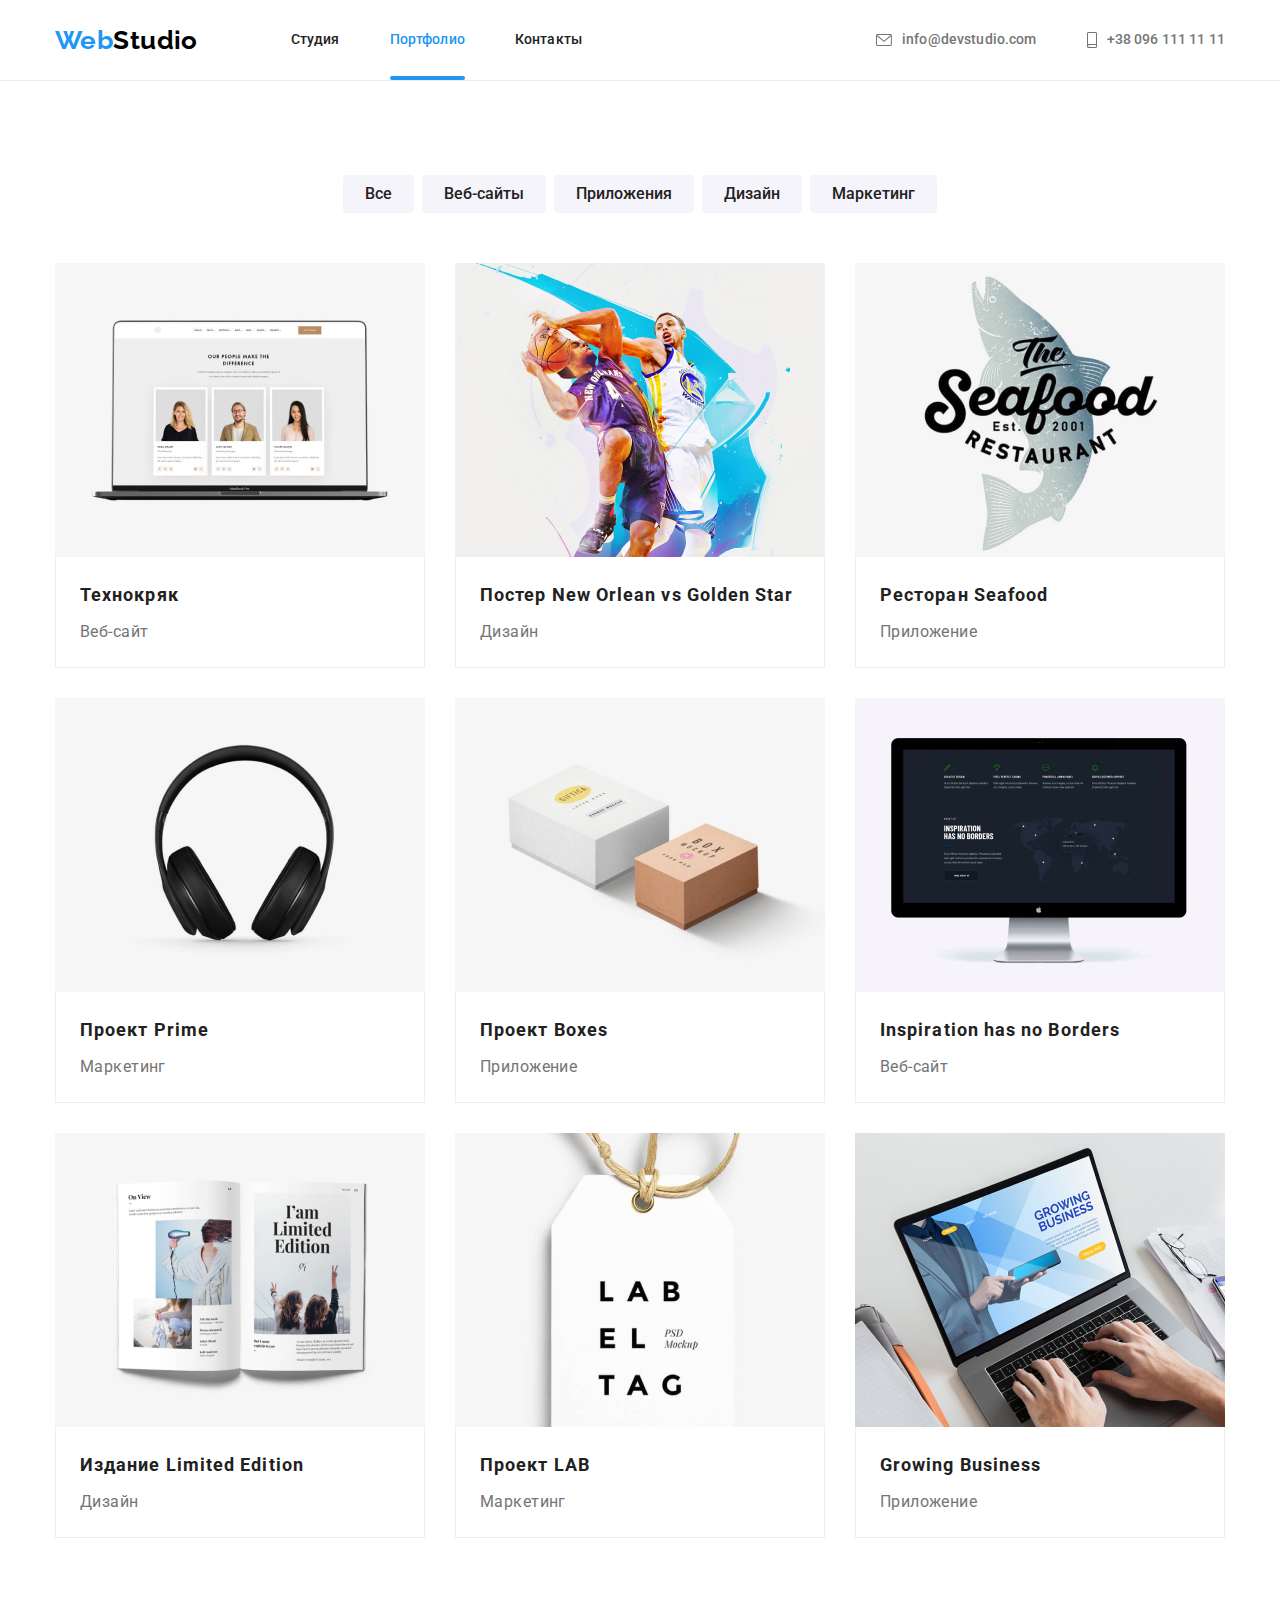
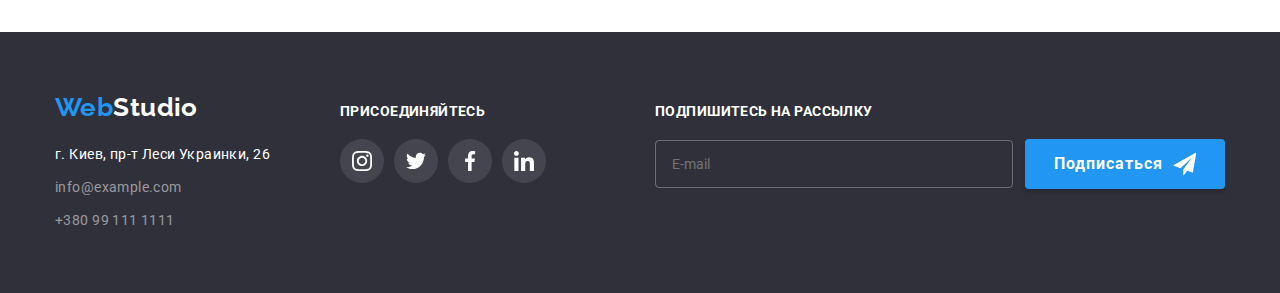
==== commit ab1f518b: "add normalize" ====
--- a/portfolio.html
+++ b/portfolio.html
@@ -10,13 +10,6 @@
     <link
       href="https://fonts.googleapis.com/css2?family=Raleway:wght@700&family=Roboto:wght@400;500;700;900&display=swap"
       rel="stylesheet"
-    />
-    <link
-      rel="stylesheet"
-      href="https://cdnjs.cloudflare.com/ajax/libs/modern-normalize/1.1.0/modern-normalize.min.css"
-      integrity="sha512-wpPYUAdjBVSE4KJnH1VR1HeZfpl1ub8YT/NKx4PuQ5NmX2tKuGu6U/JRp5y+Y8XG2tV+wKQpNHVUX03MfMFn9Q=="
-      crossorigin="anonymous"
-      referrerpolicy="no-referrer"
     />
     <link rel="stylesheet" href="./css/main.min.css" />
   </head>
@@ -58,7 +51,7 @@
     </header>
     <main>
       <!-- Portfilio -->
-      <section class="portfolio section">
+      <section class="radio-buttons section">
         <div class="container">
           <h1 class="visually-hidden">Наши фишки</h1>
           <ul class="portfolio-list list">
--- a/css/main.min.css
+++ b/css/main.min.css
@@ -1 +1 @@
-:root{--main-text-color: #757575;--second-text-color: #212121;--accent-text-color: #ffffff;--black-text-color: #000000;--background-main-color: #ffffff;--backgound-second-color: #f5f4fa;--accent-color: #2196f3;--header-footer-background-color: #2f303a;--main-icon-color: #afb1b8;--primary-font: "Roboto", sans-serif;--secondary-font: "Raleway";--letter-spacing: 0.03em;--typical-margin: 30px;--animation-time: 250ms cubic-bezier(0.4, 0, 0.2, 1)}h1,h2,h3,h4,h5,h6,p{margin:0}ul{margin:0;padding-left:0}.visually-hidden{position:absolute;white-space:nowrap;width:1px;height:1px;overflow:hidden;border:0;padding:0;clip:rect(0 0 0 0);clip-path:inset(50%);margin:-1px}body{background-color:var(--background-main-color);color:var(--main-text-color);font-family:var(--primary-font);font-size:14px;letter-spacing:var(--letter-spacing)}img{display:block;max-width:100%;height:auto}.list{list-style:none}.link{text-decoration:none}.container{width:1200px;padding-left:15px;padding-right:15px;margin:0 auto}.section{padding-top:94px;padding-bottom:94px}.soc-link{justify-content:center;width:100%;height:100%;border-radius:50%;transition:background-color var(--animation-time),color var(--animation-time)}.soc-item{width:44px;height:44px}.modal__close-bnt,.form,.clients__link,.work__absolute,.benefits__list,.contact,.nav,.header .container,.soc-link{display:flex;align-items:center}.benefits__item::before,.hero{background-position:center;background-repeat:no-repeat;background-size:cover}.header{border-bottom:1px solid #ececec}.logo{font-family:var(--secondary-font);font-weight:700;font-size:26px;line-height:1.19;color:var(--accent-color)}.header__logo{margin-right:93px}.logo--black{color:var(--black-text-color)}.nav__list{display:flex}.nav__item{position:relative}.nav__item:not(:last-child){margin-right:50px}.nav__link,.contact__link{display:block;padding-top:32px;padding-bottom:32px;font-weight:500;line-height:1.14;letter-spacing:.01em;color:var(--second-text-color);transition-property:color;transition-duration:250ms;transition-timing-function:cubic-bezier(0.4, 0, 0.2, 1)}.nav__link:hover,.nav__link:focus,.contact__link:hover,.contact__link:focus{color:var(--accent-color)}.nav__active{color:var(--accent-color)}.nav__active::after{position:absolute;bottom:0;left:0;content:"";width:100%;height:4px;border-radius:2px;background-color:var(--accent-color)}.contact{justify-content:center;margin-left:auto}.contact__item:not(:last-child){margin-right:50px}.contact__link{display:flex;align-items:center}.contact--color{color:var(--main-text-color)}.contact__tel__icon,.contact__mail__icon{fill:currentColor;margin-right:10px}.hero{padding-top:200px;padding-bottom:200px;background-color:var(--header-footer-background-color);background-image:linear-gradient(rgba(47, 48, 58, 0.4), rgba(47, 48, 58, 0.4)),url(../images/hero-bg-img.jpg);max-width:1600px;height:600px;margin:0 auto}.hero__title{margin-bottom:var(--typical-margin);color:var(--accent-text-color);font-weight:900;font-size:44px;line-height:1.36;letter-spacing:.06em;text-align:center;text-transform:uppercase}.btn{display:block;border:none;border-radius:4px;margin:0 auto;cursor:pointer;font-family:inherit;font-weight:700;font-size:16px;line-height:1.88;letter-spacing:.06em;text-align:center;background-color:var(--accent-color);color:var(--accent-text-color)}.hero__btn,.form-btn{padding:10px 32px;transform:scale(1);transition-property:transform;transition-duration:250ms;transition-timing-function:cubic-bezier(0.4, 0, 0.2, 1)}.hero__btn:hover,.hero__btn:focus,.form-btn:hover,.form-btn:focus{background-color:#188ce8;transform:scale(1.1)}.benefits__item{width:270px}.benefits__item:not(:last-child){margin-right:var(--typical-margin)}.benefits__item::before{display:block;content:"";height:120px;border-radius:4px;background-size:70px;background-color:var(--backgound-second-color)}.benefits__icon-antena::before{background-image:url(../images/icon-antenna.svg)}.benefits__icon-time::before{background-image:url(../images/icon-time.svg)}.benefits__icon-diagram::before{background-image:url(../images/icon-diagram.svg)}.benefits__icon-feature::before{background-image:url(../images/icon-feature.svg)}.benefits__subtitle{margin-top:30px;margin-bottom:10px;color:var(--second-text-color);font-size:14px;line-height:1.14;text-transform:uppercase}.benefits__text{line-height:1.71}.work{padding-top:0px}.work__list{display:flex;margin:-15px}.work__item{position:relative;flex-basis:calc(33.3333333333% - 30px);margin:15px}.work__absolute{position:absolute;bottom:0;width:100%;height:70px;justify-content:center;font-weight:700;line-height:1.14;text-transform:uppercase;color:var(--accent-text-color);background-color:rgba(47,48,58,.8)}.work__title,.team__title,.clients__title{margin-bottom:50px;color:var(--second-text-color);font-size:36px;line-height:1.16;text-align:center}.team{background-color:var(--backgound-second-color)}.team__list{display:flex}.team__item{width:270px;background-color:var(--background-main-color);text-align:center;box-shadow:0px 1px 3px rgba(0,0,0,.12),0px 1px 1px rgba(0,0,0,.14),0px 2px 1px rgba(0,0,0,.2);border-radius:0px 0px 4px 4px}.team__item:not(:last-child){margin-right:var(--typical-margin)}.team__subtitle{margin-bottom:10px;color:var(--second-text-color);font-weight:500;font-size:16px;line-height:1.18;text-align:center}.team__text{margin-bottom:16px;font-size:16px;line-height:1.18}.team__description{border-radius:0px 0px 4px 4px;padding-top:var(--typical-margin);padding-bottom:var(--typical-margin)}.team-soc__list{display:flex;justify-content:center}.team-soc__item:not(:last-child){margin-right:10px}.team-soc__link{color:var(--main-icon-color)}.team-soc__link:hover,.team-soc__link:focus{background-color:var(--accent-color);color:var(--accent-text-color)}.team-soc__icon{fill:currentColor}.clients__list{display:flex}.clients__item:not(:last-child){margin-right:var(--typical-margin)}.clients__link{justify-content:center;width:170px;height:92px;border:1px solid #afb1b8;border-radius:4px;color:var(--main-icon-color);transition:color var(--animation-time),border var(--animation-time)}.clients__link:hover,.clients__link:focus{color:var(--accent-color);border:1px solid var(--accent-color)}.clients__icon{fill:currentColor}.footer{padding-top:60px;padding-bottom:60px;background-color:var(--header-footer-background-color)}.footer-position{display:flex;align-items:baseline}.footer-container{margin-right:70px}.footer-container__logo{display:inline-block;margin-bottom:20px}.logo--white{color:var(--accent-text-color)}.address__street{font-weight:400px;line-height:1.71;transition-property:color;transition-duration:250ms;transition-timing-function:cubic-bezier(0.4, 0, 0.2, 1)}.address__street:hover,.address__street:focus{color:var(--accent-color)}.address__item:not(:last-child){margin-bottom:9px}.address__list{font-style:normal}.address__link{color:var(--accent-text-color)}.address__connect-link{color:rgba(225,225,225,.6)}.join__title,.wrap__title{margin-bottom:20px;font-weight:700;line-height:16px;text-transform:uppercase;color:var(--accent-text-color)}.join-soc__list{display:flex;justify-content:center}.join-soc__item:not(:last-child){margin-right:10px}.join-soc__link{color:var(--accent-text-color);background-color:rgba(255,255,255,.1)}.join-soc__link:hover,.join-soc__link:focus{background-color:var(--accent-color)}.join-soc__link{fill:currentColor}.form{justify-content:center}.subscribe-wrap{margin-left:auto}.input-mail{padding-left:16px;padding-top:15px;padding-bottom:15px;margin-right:12px;width:358px;background-color:rgba(0,0,0,0);outline:rgba(0,0,0,0);border:1px solid rgba(255,255,255,.3);border-radius:4px;color:var(--accent-text-color);transition-property:border;transition-duration:250ms;transition-timing-function:cubic-bezier(0.4, 0, 0.2, 1)}.input-mail:hover{border:1px solid var(--accent-color)}.input-mail:focus{border:1px solid var(--accent-text-color)}.footer-btn{display:flex;align-items:center;justify-content:center;padding:10px 29px;width:200px;box-shadow:0px 4px 4px rgba(0,0,0,.15);transform:scale(1);transition:background-color var(--animation-time),transform var(--animation-time)}.footer-btn:hover,.footer-btn:focus{background-color:#188ce8;transform:scale(1.05)}.btn__icon-telegram{margin-left:10px;fill:currentColor}.backdrop{position:fixed;top:0;left:0;width:100%;height:100%;background-color:rgba(0,0,0,.2);opacity:1;transition-property:opacity;transition-duration:250ms;transition-timing-function:cubic-bezier(0.4, 0, 0.2, 1)}.is-hidden{opacity:0;visibility:hidden;pointer-events:none}.backdrop.is-hidden .modal{transform:translate(-50%, -50%) scale(1.1)}.modal{position:absolute;top:50%;left:50%;transform:translate(-50%, -50%) scale(1);width:528px;min-height:581px;padding:40px;box-shadow:0px 1px 3px rgba(0,0,0,.12),0px 1px 1px rgba(0,0,0,.14),0px 2px 1px rgba(0,0,0,.2);border-radius:4px;background-color:var(--background-main-color);transition-property:transform;transition-duration:250ms;transition-timing-function:cubic-bezier(0.4, 0, 0.2, 1)}.modal-form__title{margin-bottom:12px;font-weight:700;font-size:20px;line-height:1.15;text-align:center;color:var(--second-text-color)}.modal-field{margin-bottom:10px;transition-property:border-color;transition-duration:250ms;transition-timing-function:cubic-bezier(0.4, 0, 0.2, 1)}.modal-field__input{padding:11px 42px;height:40px}.modal-field__label,.textarea-wrap__label{display:block;margin-bottom:4px;font-size:12px;line-height:1.16;letter-spacing:.01em}.modal__close-bnt{position:absolute;top:8px;right:8px;width:30px;height:30px;justify-content:center;border-radius:50%;background-color:var(--background-main-color);border:1px solid rgba(0,0,0,.1);cursor:pointer;perspective:600px;transform:rotate(0deg);transition-property:transform;transition-duration:250ms;transition-timing-function:cubic-bezier(0.4, 0, 0.2, 1)}.modal__close-bnt:hover,.modal__close-bnt:focus{fill:var(--accent-color);transform:rotate(90deg)}.modal__close-icon{width:18px;height:18px;transition-property:fill;transition-duration:250ms;transition-timing-function:cubic-bezier(0.4, 0, 0.2, 1)}.form-child{width:100%;border:1px solid rgba(33,33,33,.2);border-radius:4px;background-color:rgba(0,0,0,0);outline:rgba(0,0,0,0);transition-property:border-color;transition-duration:250ms;transition-timing-function:cubic-bezier(0.4, 0, 0.2, 1)}.form-child:focus{border:1px solid var(--accent-color)}.modal-field__wrap{position:relative}.modal-field__icon{position:absolute;left:12px;top:50%;transform:translatey(-50%);transition:fill var --animation-time}.modal-field__input:focus+.modal-field__icon{fill:var(--accent-color)}.textarea-wrap{margin-bottom:20px}.textarea-wrap__textarea{height:120px;padding:12px 16px;resize:none}.textarea-wrap__textarea::placeholder{font-size:12px;line-height:1.16;letter-spacing:.01em;color:rgba(117,117,117,.5)}.modal-checkbox{display:flex;align-items:baseline;margin-bottom:var(--typical-margin)}.modal-checkbox__input{padding-left:54px}.modal-checkbox__label{display:flex;align-items:center;justify-content:center;font-weight:400;line-height:1.71}.modal-checkbox__label span{width:16px;height:15px;border:2px solid var(--second-text-color);border-radius:2px;margin-right:9px;display:flex;align-items:center;justify-content:center;transition:background-color var(--animation-time),color var(--animation-time),fill var(--animation-time)}.modal-checkbox__icon{fill:rgba(0,0,0,0)}.modal-checkbox__input:checked+.modal-checkbox__label .modal-checkbox__icon{fill:var(--background-main-color)}.modal-checkbox__input:checked+.modal-checkbox__label span{background-color:var(--accent-color);border:none}.modal-checkbox__link{color:var(--accent-color)}.form-btn{padding:10px 55px;box-shadow:0px 1px 3px rgba(0,0,0,.12),0px 1px 1px rgba(0,0,0,.14),0px 2px 1px rgba(0,0,0,.2);transition-duration:500ms;transform:scale(1.01);transition-property:transform;transition-duration:250ms;transition-timing-function:cubic-bezier(0.4, 0, 0.2, 1)}.portfolio-btn{padding:6px 22px;border:none;border-radius:4px;background-color:var(--backgound-second-color);color:var(--second-text-color);transition:background-color var(--animation-time),color var(--animation-time),box-shadow var(--animation-time)}.portfolio-btn:hover,.portfolio-btn:focus{background-color:var(--accent-color);color:var(--accent-text-color);box-shadow:0px 3px 1px rgba(0,0,0,.1),0px 1px 2px rgba(0,0,0,.08),0px 2px 2px rgba(0,0,0,.12)}.portfolio-list{display:flex;justify-content:center;margin-bottom:50px}.portfolio-item:not(:last-child){margin-right:8px}.portfolio-btn-text{font-family:inherit;font-weight:500;font-size:16px;line-height:1.62;text-align:center;cursor:pointer}.card{display:flex;flex-wrap:wrap;margin:-15px}.card-item{flex-basis:calc(33.3333333333% - 30px);margin:15px}.card-relative{position:relative;height:294px;overflow:hidden}.card-subtitle{margin-bottom:4px;color:var(--second-text-color);font-size:18px;line-height:2;letter-spacing:.06em}.card-link{display:block;color:inherit}.card-link:hover,.card-link:focus{box-shadow:0px 1px 1px rgba(0,0,0,.12),0px 4px 4px rgba(0,0,0,.06),1px 4px 6px rgba(0,0,0,.16)}.card-absolute{position:absolute;bottom:0;right:0;width:100%;height:100%;padding-left:24px;padding-right:24px;padding-top:63px;padding-bottom:63px;font-size:18px;line-height:1.56;transform:translatey(101%);overflow:hidden;transition-property:transform;transition-duration:250ms;transition-timing-function:cubic-bezier(0.4, 0, 0.2, 1);color:var(--accent-text-color);background-color:rgba(33,150,243,.9)}.card-link:hover .card-absolute,.card-link:focus .card-absolute{transform:translatey(0);background-color:rgba(33,150,243,.9)}.card-text{font-size:16px;line-height:1.88}.card-text-possition{padding:20px 24px;border:1px solid #eee;border-top:0}/*# sourceMappingURL=main.min.css.map */+/*! modern-normalize v1.1.0 | MIT License | https://github.com/sindresorhus/modern-normalize */*,::after,::before{box-sizing:border-box}html{-moz-tab-size:4;tab-size:4}html{line-height:1.15;-webkit-text-size-adjust:100%}body{margin:0}body{font-family:system-ui,-apple-system,"Segoe UI",Roboto,Helvetica,Arial,sans-serif,"Apple Color Emoji","Segoe UI Emoji"}hr{height:0;color:inherit}abbr[title]{text-decoration:underline dotted}b,strong{font-weight:bolder}code,kbd,pre,samp{font-family:ui-monospace,SFMono-Regular,Consolas,"Liberation Mono",Menlo,monospace;font-size:1em}small{font-size:80%}sub,sup{font-size:75%;line-height:0;position:relative;vertical-align:baseline}sub{bottom:-0.25em}sup{top:-0.5em}table{text-indent:0;border-color:inherit}button,input,optgroup,select,textarea{font-family:inherit;font-size:100%;line-height:1.15;margin:0}button,select{text-transform:none}[type=button],[type=reset],[type=submit],button{-webkit-appearance:button}::-moz-focus-inner{border-style:none;padding:0}:-moz-focusring{outline:1px dotted ButtonText}:-moz-ui-invalid{box-shadow:none}legend{padding:0}progress{vertical-align:baseline}::-webkit-inner-spin-button,::-webkit-outer-spin-button{height:auto}[type=search]{-webkit-appearance:textfield;outline-offset:-2px}::-webkit-search-decoration{-webkit-appearance:none}::-webkit-file-upload-button{-webkit-appearance:button;font:inherit}summary{display:list-item}:root{--main-text-color: #757575;--second-text-color: #212121;--accent-text-color: #ffffff;--black-text-color: #000000;--background-main-color: #ffffff;--backgound-second-color: #f5f4fa;--accent-color: #2196f3;--header-footer-background-color: #2f303a;--main-icon-color: #afb1b8;--primary-font: "Roboto", sans-serif;--secondary-font: "Raleway";--letter-spacing: 0.03em;--typical-margin: 30px;--animation-time: 250ms cubic-bezier(0.4, 0, 0.2, 1)}h1,h2,h3,h4,h5,h6,p{margin:0}ul{margin:0;padding-left:0}.visually-hidden{position:absolute;white-space:nowrap;width:1px;height:1px;overflow:hidden;border:0;padding:0;clip:rect(0 0 0 0);clip-path:inset(50%);margin:-1px}body{background-color:var(--background-main-color);color:var(--main-text-color);font-family:var(--primary-font);font-size:14px;letter-spacing:var(--letter-spacing)}img{display:block;max-width:100%;height:auto}.list{list-style:none}.link{text-decoration:none}.container{width:1200px;padding-left:15px;padding-right:15px;margin:0 auto}.section{padding-top:94px;padding-bottom:94px}.soc-link{justify-content:center;width:100%;height:100%;border-radius:50%;transition:background-color var(--animation-time),color var(--animation-time)}.soc-item{width:44px;height:44px}.modal__close-bnt,.form,.clients__link,.work__absolute,.benefits__list,.contact,.nav,.header .container,.soc-link{display:flex;align-items:center}.benefits__item::before,.hero{background-position:center;background-repeat:no-repeat;background-size:cover}.header{border-bottom:1px solid #ececec}.logo{font-family:var(--secondary-font);font-weight:700;font-size:26px;line-height:1.19;color:var(--accent-color)}.header__logo{margin-right:93px}.logo--black{color:var(--black-text-color)}.nav__list{display:flex}.nav__item{position:relative}.nav__item:not(:last-child){margin-right:50px}.nav__link,.contact__link{display:block;padding-top:32px;padding-bottom:32px;font-weight:500;line-height:1.14;letter-spacing:.01em;color:var(--second-text-color);transition-property:color;transition-duration:250ms;transition-timing-function:cubic-bezier(0.4, 0, 0.2, 1)}.nav__link:hover,.nav__link:focus,.contact__link:hover,.contact__link:focus{color:var(--accent-color)}.nav__active{color:var(--accent-color)}.nav__active::after{position:absolute;bottom:0;left:0;content:"";width:100%;height:4px;border-radius:2px;background-color:var(--accent-color)}.contact{justify-content:center;margin-left:auto}.contact__item:not(:last-child){margin-right:50px}.contact__link{display:flex;align-items:center}.contact--color{color:var(--main-text-color)}.contact__tel__icon,.contact__mail__icon{fill:currentColor;margin-right:10px}.hero{padding-top:200px;padding-bottom:200px;background-color:var(--header-footer-background-color);background-image:linear-gradient(rgba(47, 48, 58, 0.4), rgba(47, 48, 58, 0.4)),url(../images/hero-bg-img.jpg);max-width:1600px;height:600px;margin:0 auto}.hero__title{margin-bottom:var(--typical-margin);color:var(--accent-text-color);font-weight:900;font-size:44px;line-height:1.36;letter-spacing:.06em;text-align:center;text-transform:uppercase}.btn{display:block;border:none;border-radius:4px;margin:0 auto;cursor:pointer;font-family:inherit;font-weight:700;font-size:16px;line-height:1.88;letter-spacing:.06em;text-align:center;background-color:var(--accent-color);color:var(--accent-text-color)}.hero__btn,.form-btn{padding:10px 32px;transform:scale(1);transition-property:transform;transition-duration:250ms;transition-timing-function:cubic-bezier(0.4, 0, 0.2, 1)}.hero__btn:hover,.hero__btn:focus,.form-btn:hover,.form-btn:focus{background-color:#188ce8;transform:scale(1.1)}.benefits__item{width:270px}.benefits__item:not(:last-child){margin-right:var(--typical-margin)}.benefits__item::before{display:block;content:"";height:120px;border-radius:4px;background-size:70px;background-color:var(--backgound-second-color)}.benefits__icon-antena::before{background-image:url(../images/icon-antenna.svg)}.benefits__icon-time::before{background-image:url(../images/icon-time.svg)}.benefits__icon-diagram::before{background-image:url(../images/icon-diagram.svg)}.benefits__icon-feature::before{background-image:url(../images/icon-feature.svg)}.benefits__subtitle{margin-top:30px;margin-bottom:10px;color:var(--second-text-color);font-size:14px;line-height:1.14;text-transform:uppercase}.benefits__text{line-height:1.71}.work{padding-top:0px}.work__list{display:flex;margin:-15px}.work__item{position:relative;flex-basis:calc(33.3333333333% - 30px);margin:15px}.work__absolute{position:absolute;bottom:0;width:100%;height:70px;justify-content:center;font-weight:700;line-height:1.14;text-transform:uppercase;color:var(--accent-text-color);background-color:rgba(47,48,58,.8)}.work__title,.team__title,.clients__title{margin-bottom:50px;color:var(--second-text-color);font-size:36px;line-height:1.16;text-align:center}.team{background-color:var(--backgound-second-color)}.team__list{display:flex}.team__item{width:270px;background-color:var(--background-main-color);text-align:center;box-shadow:0px 1px 3px rgba(0,0,0,.12),0px 1px 1px rgba(0,0,0,.14),0px 2px 1px rgba(0,0,0,.2);border-radius:0px 0px 4px 4px}.team__item:not(:last-child){margin-right:var(--typical-margin)}.team__subtitle{margin-bottom:10px;color:var(--second-text-color);font-weight:500;font-size:16px;line-height:1.18;text-align:center}.team__text{margin-bottom:16px;font-size:16px;line-height:1.18}.team__description{border-radius:0px 0px 4px 4px;padding-top:var(--typical-margin);padding-bottom:var(--typical-margin)}.team-soc__list{display:flex;justify-content:center}.team-soc__item:not(:last-child){margin-right:10px}.team-soc__link{color:var(--main-icon-color)}.team-soc__link:hover,.team-soc__link:focus{background-color:var(--accent-color);color:var(--accent-text-color)}.team-soc__icon{fill:currentColor}.clients__list{display:flex}.clients__item:not(:last-child){margin-right:var(--typical-margin)}.clients__link{justify-content:center;width:170px;height:92px;border:1px solid #afb1b8;border-radius:4px;color:var(--main-icon-color);transition:color var(--animation-time),border var(--animation-time)}.clients__link:hover,.clients__link:focus{color:var(--accent-color);border:1px solid var(--accent-color)}.clients__icon{fill:currentColor}.footer{padding-top:60px;padding-bottom:60px;background-color:var(--header-footer-background-color)}.footer-position{display:flex;align-items:baseline}.footer-container{margin-right:70px}.footer-container__logo{display:inline-block;margin-bottom:20px}.logo--white{color:var(--accent-text-color)}.address__street{font-weight:400px;line-height:1.71;transition-property:color;transition-duration:250ms;transition-timing-function:cubic-bezier(0.4, 0, 0.2, 1)}.address__street:hover,.address__street:focus{color:var(--accent-color)}.address__item:not(:last-child){margin-bottom:9px}.address__list{font-style:normal}.address__link{color:var(--accent-text-color)}.address__connect-link{color:rgba(225,225,225,.6)}.join__title,.wrap__title{margin-bottom:20px;font-weight:700;line-height:16px;text-transform:uppercase;color:var(--accent-text-color)}.join-soc__list{display:flex;justify-content:center}.join-soc__item:not(:last-child){margin-right:10px}.join-soc__link{color:var(--accent-text-color);background-color:rgba(255,255,255,.1)}.join-soc__link:hover,.join-soc__link:focus{background-color:var(--accent-color)}.join-soc__link{fill:currentColor}.form{justify-content:center}.subscribe-wrap{margin-left:auto}.input-mail{padding-left:16px;padding-top:15px;padding-bottom:15px;margin-right:12px;width:358px;background-color:rgba(0,0,0,0);outline:rgba(0,0,0,0);border:1px solid rgba(255,255,255,.3);border-radius:4px;color:var(--accent-text-color);transition-property:border;transition-duration:250ms;transition-timing-function:cubic-bezier(0.4, 0, 0.2, 1)}.input-mail:hover{border:1px solid var(--accent-color)}.input-mail:focus{border:1px solid var(--accent-text-color)}.footer-btn{display:flex;align-items:center;justify-content:center;padding:10px 29px;width:200px;box-shadow:0px 4px 4px rgba(0,0,0,.15);transform:scale(1);transition:background-color var(--animation-time),transform var(--animation-time)}.footer-btn:hover,.footer-btn:focus{background-color:#188ce8;transform:scale(1.05)}.btn__icon-telegram{margin-left:10px;fill:currentColor}.backdrop{position:fixed;top:0;left:0;width:100%;height:100%;background-color:rgba(0,0,0,.2);opacity:1;transition-property:opacity;transition-duration:250ms;transition-timing-function:cubic-bezier(0.4, 0, 0.2, 1)}.is-hidden{opacity:0;visibility:hidden;pointer-events:none}.backdrop.is-hidden .modal{transform:translate(-50%, -50%) scale(1.1)}.modal{position:absolute;top:50%;left:50%;transform:translate(-50%, -50%) scale(1);width:528px;min-height:581px;padding:40px;box-shadow:0px 1px 3px rgba(0,0,0,.12),0px 1px 1px rgba(0,0,0,.14),0px 2px 1px rgba(0,0,0,.2);border-radius:4px;background-color:var(--background-main-color);transition-property:transform;transition-duration:250ms;transition-timing-function:cubic-bezier(0.4, 0, 0.2, 1)}.modal-form__title{margin-bottom:12px;font-weight:700;font-size:20px;line-height:1.15;text-align:center;color:var(--second-text-color)}.modal-field{margin-bottom:10px;transition-property:border-color;transition-duration:250ms;transition-timing-function:cubic-bezier(0.4, 0, 0.2, 1)}.modal-field__input{padding:11px 42px;height:40px}.modal-field__label,.textarea-wrap__label{display:block;margin-bottom:4px;font-size:12px;line-height:1.16;letter-spacing:.01em}.modal__close-bnt{position:absolute;top:8px;right:8px;width:30px;height:30px;justify-content:center;border-radius:50%;background-color:var(--background-main-color);border:1px solid rgba(0,0,0,.1);cursor:pointer;perspective:600px;transform:rotate(0deg);transition-property:transform;transition-duration:250ms;transition-timing-function:cubic-bezier(0.4, 0, 0.2, 1)}.modal__close-bnt:hover,.modal__close-bnt:focus{fill:var(--accent-color);transform:rotate(90deg)}.modal__close-icon{width:18px;height:18px;transition-property:fill;transition-duration:250ms;transition-timing-function:cubic-bezier(0.4, 0, 0.2, 1)}.form-child{width:100%;border:1px solid rgba(33,33,33,.2);border-radius:4px;background-color:rgba(0,0,0,0);outline:rgba(0,0,0,0);transition-property:border-color;transition-duration:250ms;transition-timing-function:cubic-bezier(0.4, 0, 0.2, 1)}.form-child:focus{border:1px solid var(--accent-color)}.modal-field__wrap{position:relative}.modal-field__icon{position:absolute;left:12px;top:50%;transform:translatey(-50%);transition:fill var --animation-time}.modal-field__input:focus+.modal-field__icon{fill:var(--accent-color)}.textarea-wrap{margin-bottom:20px}.textarea-wrap__textarea{height:120px;padding:12px 16px;resize:none}.textarea-wrap__textarea::placeholder{font-size:12px;line-height:1.16;letter-spacing:.01em;color:rgba(117,117,117,.5)}.modal-checkbox{display:flex;align-items:baseline;margin-bottom:var(--typical-margin)}.modal-checkbox__input{padding-left:54px}.modal-checkbox__label{display:flex;align-items:center;justify-content:center;font-weight:400;line-height:1.71}.modal-checkbox__label span{width:16px;height:15px;border:2px solid var(--second-text-color);border-radius:2px;margin-right:9px;display:flex;align-items:center;justify-content:center;transition:background-color var(--animation-time),color var(--animation-time),fill var(--animation-time)}.modal-checkbox__icon{fill:rgba(0,0,0,0)}.modal-checkbox__input:checked+.modal-checkbox__label .modal-checkbox__icon{fill:var(--background-main-color)}.modal-checkbox__input:checked+.modal-checkbox__label span{background-color:var(--accent-color);border:none}.modal-checkbox__link{color:var(--accent-color)}.form-btn{padding:10px 55px;box-shadow:0px 1px 3px rgba(0,0,0,.12),0px 1px 1px rgba(0,0,0,.14),0px 2px 1px rgba(0,0,0,.2);transition-duration:500ms;transform:scale(1.01);transition-property:transform;transition-duration:250ms;transition-timing-function:cubic-bezier(0.4, 0, 0.2, 1)}.portfolio-btn{padding:6px 22px;border:none;border-radius:4px;background-color:var(--backgound-second-color);color:var(--second-text-color);transition:background-color var(--animation-time),color var(--animation-time),box-shadow var(--animation-time)}.portfolio-btn:hover,.portfolio-btn:focus{background-color:var(--accent-color);color:var(--accent-text-color);box-shadow:0px 3px 1px rgba(0,0,0,.1),0px 1px 2px rgba(0,0,0,.08),0px 2px 2px rgba(0,0,0,.12)}.portfolio-list{display:flex;justify-content:center;margin-bottom:50px}.portfolio-item:not(:last-child){margin-right:8px}.portfolio-btn-text{font-family:inherit;font-weight:500;font-size:16px;line-height:1.62;text-align:center;cursor:pointer}.card{display:flex;flex-wrap:wrap;margin:-15px}.card-item{flex-basis:calc(33.3333333333% - 30px);margin:15px}.card-relative{position:relative;height:294px;overflow:hidden}.card-subtitle{margin-bottom:4px;color:var(--second-text-color);font-size:18px;line-height:2;letter-spacing:.06em}.card-link{display:block;color:inherit}.card-link:hover,.card-link:focus{box-shadow:0px 1px 1px rgba(0,0,0,.12),0px 4px 4px rgba(0,0,0,.06),1px 4px 6px rgba(0,0,0,.16)}.card-absolute{position:absolute;bottom:0;right:0;width:100%;height:100%;padding-left:24px;padding-right:24px;padding-top:63px;padding-bottom:63px;font-size:18px;line-height:1.56;transform:translatey(101%);overflow:hidden;transition-property:transform;transition-duration:250ms;transition-timing-function:cubic-bezier(0.4, 0, 0.2, 1);color:var(--accent-text-color);background-color:rgba(33,150,243,.9)}.card-link:hover .card-absolute,.card-link:focus .card-absolute{transform:translatey(0);background-color:rgba(33,150,243,.9)}.card-text{font-size:16px;line-height:1.88}.card-text-possition{padding:20px 24px;border:1px solid #eee;border-top:0}/*# sourceMappingURL=main.min.css.map */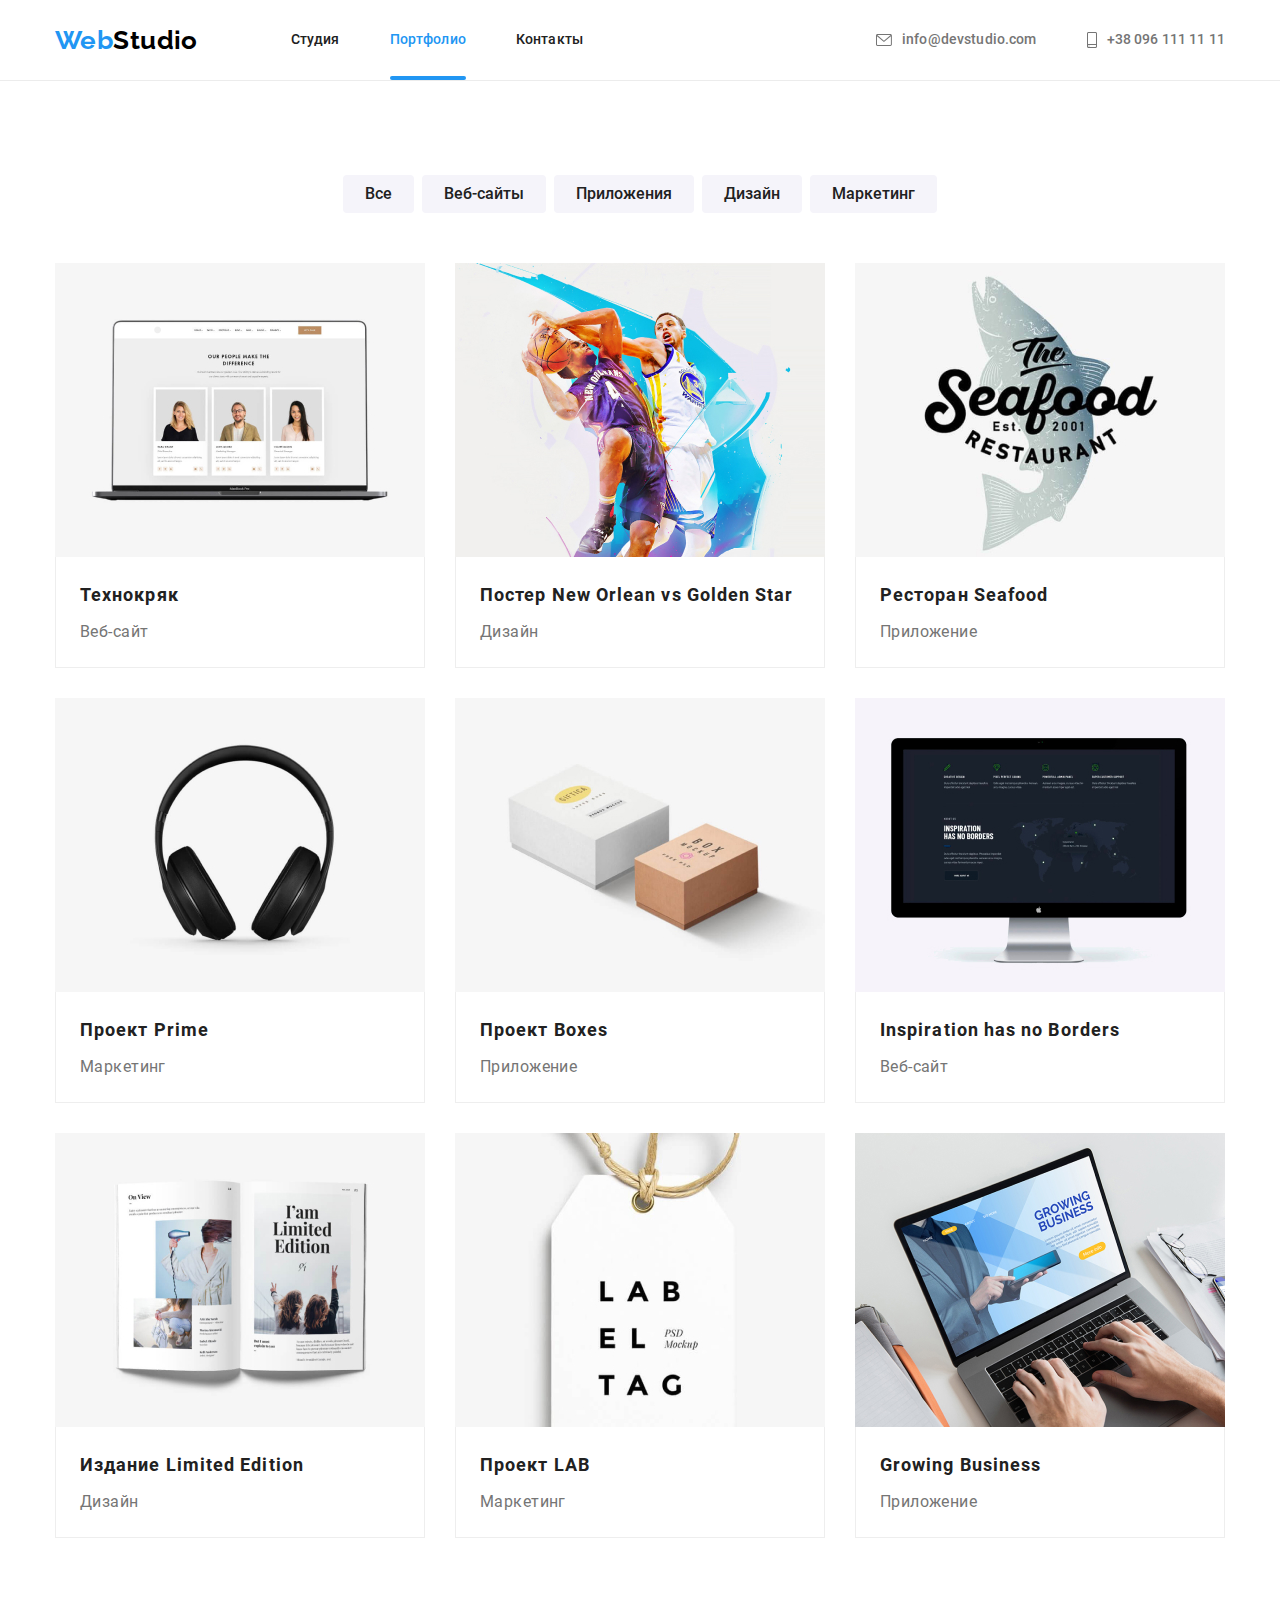
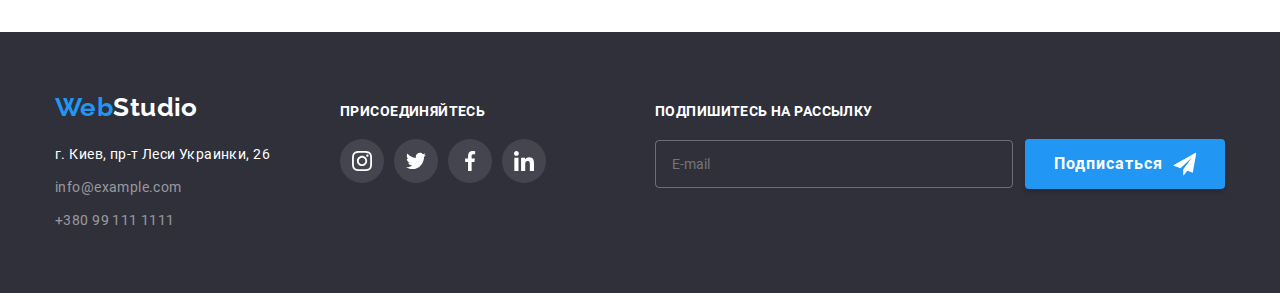
==== commit eabbf642: "add local font face" ====
--- a/portfolio.html
+++ b/portfolio.html
@@ -7,10 +7,10 @@
     <title>Portfolio</title>
     <link rel="preconnect" href="https://fonts.googleapis.com" />
     <link rel="preconnect" href="https://fonts.gstatic.com" crossorigin />
-    <link
+    <!-- <link
       href="https://fonts.googleapis.com/css2?family=Raleway:wght@700&family=Roboto:wght@400;500;700;900&display=swap"
       rel="stylesheet"
-    />
+    /> -->
     <link rel="stylesheet" href="./css/main.min.css" />
   </head>
   <body>
@@ -31,7 +31,7 @@
             <li class="nav__item"><a href="" class="nav__link link">Контакты</a></li>
           </ul>
         </nav>
-        <ul class="contact list">
+        <ul class="contact nav-contact list">
           <li class="contact__item">
             <a href="mailto:info@devstudio.com" class="contact__link contact--color link"
               ><svg class="contact__mail__icon" width="16" height="12">
@@ -51,169 +51,169 @@
     </header>
     <main>
       <!-- Portfilio -->
-      <section class="radio-buttons section">
+      <section class="portfolio section">
         <div class="container">
           <h1 class="visually-hidden">Наши фишки</h1>
-          <ul class="portfolio-list list">
-            <li class="portfolio-item">
-              <button type="button" class="portfolio-btn portfolio-btn-text">Все</button>
-            </li>
-            <li class="portfolio-item">
-              <button type="button" class="portfolio-btn portfolio-btn-text">Веб-сайты</button>
-            </li>
-            <li class="portfolio-item">
-              <button type="button" class="portfolio-btn portfolio-btn-text">Приложения</button>
-            </li>
-            <li class="portfolio-item">
-              <button type="button" class="portfolio-btn portfolio-btn-text">Дизайн</button>
-            </li>
-            <li class="portfolio-item">
-              <button type="button" class="portfolio-btn portfolio-btn-text">Маркетинг</button>
+          <ul class="radio-button list">
+            <li class="radio-button__item">
+              <button type="button" class="portfolio-btn radio-button__text">Все</button>
+            </li>
+            <li class="radio-button__item">
+              <button type="button" class="portfolio-btn radio-button__text">Веб-сайты</button>
+            </li>
+            <li class="radio-button__item">
+              <button type="button" class="portfolio-btn radio-button__text">Приложения</button>
+            </li>
+            <li class="radio-button__item">
+              <button type="button" class="portfolio-btn radio-button__text">Дизайн</button>
+            </li>
+            <li class="radio-button__item">
+              <button type="button" class="portfolio-btn radio-button__text">Маркетинг</button>
             </li>
           </ul>
           <ul class="card list">
-            <li class="card-item">
-              <a href="./portfolio.html" class="card-link link">
-                <div class="card-relative">
+            <li class="card__item">
+              <a href="./portfolio.html" class="card__link link">
+                <div class="card__relative">
                   <img src="./images/img5.jpg" alt="Web sites" width="370" />
-                  <p class="card-absolute">
-                    Ресурс предлагает комплексные предложения с разным уровнем функционала и
-                    сервисов. Все это позволит посетителю получить исчерпывающие сведения о компании
-                    или частном лице.
-                  </p>
-                </div>
-                <div class="card-text-possition">
-                  <h3 class="card-subtitle">Технокряк</h3>
-                  <p class="card-text">Веб-сайт</p>
-                </div>
-              </a>
-            </li>
-            <li class="card-item">
-              <a href="" class="card-link link">
-                <div class="card-relative">
+                  <p class="card__absolute">
+                    Ресурс предлагает комплексные предложения с разным уровнем функционала и
+                    сервисов. Все это позволит посетителю получить исчерпывающие сведения о компании
+                    или частном лице.
+                  </p>
+                </div>
+                <div class="card__text-possition">
+                  <h3 class="card__subtitle">Технокряк</h3>
+                  <p class="card__text">Веб-сайт</p>
+                </div>
+              </a>
+            </li>
+            <li class="card__item">
+              <a href="" class="card__link link">
+                <div class="card__relative">
                   <img src="./images/img6.jpg" alt="New Orlean vs Golden Star" />
-                  <p class="card-absolute">
-                    Ресурс предлагает комплексные предложения с разным уровнем функционала и
-                    сервисов. Все это позволит посетителю получить исчерпывающие сведения о компании
-                    или частном лице.
-                  </p>
-                </div>
-                <div class="card-text-possition">
-                  <h3 class="card-subtitle">Постер New Orlean vs Golden Star</h3>
-                  <p class="card-text">Дизайн</p>
-                </div>
-              </a>
-            </li>
-            <li class="card-item">
-              <a href="" class="card-link link">
-                <div class="card-relative">
+                  <p class="card__absolute">
+                    Ресурс предлагает комплексные предложения с разным уровнем функционала и
+                    сервисов. Все это позволит посетителю получить исчерпывающие сведения о компании
+                    или частном лице.
+                  </p>
+                </div>
+                <div class="card__text-possition">
+                  <h3 class="card__subtitle">Постер New Orlean vs Golden Star</h3>
+                  <p class="card__text">Дизайн</p>
+                </div>
+              </a>
+            </li>
+            <li class="card__item">
+              <a href="" class="card__link link">
+                <div class="card__relative">
                   <img src="./images/img7.jpg" alt="Seafood" />
-                  <p class="card-absolute">
+                  <p class="card__absolute">
                     Ресурс предлагает комплексные предложения с разным уровнем функционала и
                     сервисов. Все это позволит посетителю получить исчерпывающие сведения о компании
                     или частном лице.
                   </p>
                 </div>
 
-                <div class="card-text-possition">
-                  <h3 class="card-subtitle">Ресторан Seafood</h3>
-                  <p class="card-text">Приложение</p>
-                </div>
-              </a>
-            </li>
-            <li class="card-item">
-              <a href="" class="card-link link">
-                <div class="card-relative">
+                <div class="card__text-possition">
+                  <h3 class="card__subtitle">Ресторан Seafood</h3>
+                  <p class="card__text">Приложение</p>
+                </div>
+              </a>
+            </li>
+            <li class="card__item">
+              <a href="" class="card__link link">
+                <div class="card__relative">
                   <img src="./images/img8.jpg" alt="Projects Prime" />
-                  <p class="card-absolute">
-                    Ресурс предлагает комплексные предложения с разным уровнем функционала и
-                    сервисов. Все это позволит посетителю получить исчерпывающие сведения о компании
-                    или частном лице.
-                  </p>
-                </div>
-                <div class="card-text-possition">
-                  <h3 class="card-subtitle">Проект Prime</h3>
-                  <p class="card-text">Маркетинг</p>
-                </div>
-              </a>
-            </li>
-            <li class="card-item">
-              <a href="" class="card-link link">
-                <div class="card-relative">
+                  <p class="card__absolute">
+                    Ресурс предлагает комплексные предложения с разным уровнем функционала и
+                    сервисов. Все это позволит посетителю получить исчерпывающие сведения о компании
+                    или частном лице.
+                  </p>
+                </div>
+                <div class="card__text-possition">
+                  <h3 class="card__subtitle">Проект Prime</h3>
+                  <p class="card__text">Маркетинг</p>
+                </div>
+              </a>
+            </li>
+            <li class="card__item">
+              <a href="" class="card__link link">
+                <div class="card__relative">
                   <img src="./images/img9.jpg" alt="Projects Boxes" />
-                  <p class="card-absolute">
-                    Ресурс предлагает комплексные предложения с разным уровнем функционала и
-                    сервисов. Все это позволит посетителю получить исчерпывающие сведения о компании
-                    или частном лице.
-                  </p>
-                </div>
-                <div class="card-text-possition">
-                  <h3 class="card-subtitle">Проект Boxes</h3>
-                  <p class="card-text">Приложение</p>
-                </div>
-              </a>
-            </li>
-            <li class="card-item">
-              <a href="" class="card-link link">
-                <div class="card-relative">
+                  <p class="card__absolute">
+                    Ресурс предлагает комплексные предложения с разным уровнем функционала и
+                    сервисов. Все это позволит посетителю получить исчерпывающие сведения о компании
+                    или частном лице.
+                  </p>
+                </div>
+                <div class="card__text-possition">
+                  <h3 class="card__subtitle">Проект Boxes</h3>
+                  <p class="card__text">Приложение</p>
+                </div>
+              </a>
+            </li>
+            <li class="card__item">
+              <a href="" class="card__link link">
+                <div class="card__relative">
                   <img src="./images/img10.jpg" alt="Inspiration has no Borders" />
-                  <p class="card-absolute">
-                    Ресурс предлагает комплексные предложения с разным уровнем функционала и
-                    сервисов. Все это позволит посетителю получить исчерпывающие сведения о компании
-                    или частном лице.
-                  </p>
-                </div>
-                <div class="card-text-possition">
-                  <h3 class="card-subtitle">Inspiration has no Borders</h3>
-                  <p class="card-text">Веб-сайт</p>
-                </div>
-              </a>
-            </li>
-            <li class="card-item">
-              <a href="" class="card-link link">
-                <div class="card-relative">
+                  <p class="card__absolute">
+                    Ресурс предлагает комплексные предложения с разным уровнем функционала и
+                    сервисов. Все это позволит посетителю получить исчерпывающие сведения о компании
+                    или частном лице.
+                  </p>
+                </div>
+                <div class="card__text-possition">
+                  <h3 class="card__subtitle">Inspiration has no Borders</h3>
+                  <p class="card__text">Веб-сайт</p>
+                </div>
+              </a>
+            </li>
+            <li class="card__item">
+              <a href="" class="card__link link">
+                <div class="card__relative">
                   <img src="./images/img11.jpg" alt="Limited Edition" />
-                  <p class="card-absolute">
-                    Ресурс предлагает комплексные предложения с разным уровнем функционала и
-                    сервисов. Все это позволит посетителю получить исчерпывающие сведения о компании
-                    или частном лице.
-                  </p>
-                </div>
-                <div class="card-text-possition">
-                  <h3 class="card-subtitle">Издание Limited Edition</h3>
-                  <p class="card-text">Дизайн</p>
-                </div>
-              </a>
-            </li>
-            <li class="card-item">
-              <a href="" class="card-link link">
-                <div class="card-relative">
+                  <p class="card__absolute">
+                    Ресурс предлагает комплексные предложения с разным уровнем функционала и
+                    сервисов. Все это позволит посетителю получить исчерпывающие сведения о компании
+                    или частном лице.
+                  </p>
+                </div>
+                <div class="card__text-possition">
+                  <h3 class="card__subtitle">Издание Limited Edition</h3>
+                  <p class="card__text">Дизайн</p>
+                </div>
+              </a>
+            </li>
+            <li class="card__item">
+              <a href="" class="card__link link">
+                <div class="card__relative">
                   <img src="./images/img12.jpg" alt="Projects LAB" />
-                  <p class="card-absolute">
-                    Ресурс предлагает комплексные предложения с разным уровнем функционала и
-                    сервисов. Все это позволит посетителю получить исчерпывающие сведения о компании
-                    или частном лице.
-                  </p>
-                </div>
-                <div class="card-text-possition">
-                  <h3 class="card-subtitle">Проект LAB</h3>
-                  <p class="card-text">Маркетинг</p>
-                </div>
-              </a>
-            </li>
-            <li class="card-item">
-              <a href="" class="card-link link">
-                <div class="card-relative">
+                  <p class="card__absolute">
+                    Ресурс предлагает комплексные предложения с разным уровнем функционала и
+                    сервисов. Все это позволит посетителю получить исчерпывающие сведения о компании
+                    или частном лице.
+                  </p>
+                </div>
+                <div class="card__text-possition">
+                  <h3 class="card__subtitle">Проект LAB</h3>
+                  <p class="card__text">Маркетинг</p>
+                </div>
+              </a>
+            </li>
+            <li class="card__item">
+              <a href="" class="card__link link">
+                <div class="card__relative">
                   <img src="./images/img13.jpg" alt="Growing Business" />
-                  <p class="card-absolute">
-                    Ресурс предлагает комплексные предложения с разным уровнем функционала и
-                    сервисов. Все это позволит посетителю получить исчерпывающие сведения о компании
-                    или частном лице.
-                  </p>
-                </div>
-                <div class="card-text-possition">
-                  <h3 class="card-subtitle">Growing Business</h3>
-                  <p class="card-text">Приложение</p>
+                  <p class="card__absolute">
+                    Ресурс предлагает комплексные предложения с разным уровнем функционала и
+                    сервисов. Все это позволит посетителю получить исчерпывающие сведения о компании
+                    или частном лице.
+                  </p>
+                </div>
+                <div class="card__text-possition">
+                  <h3 class="card__subtitle">Growing Business</h3>
+                  <p class="card__text">Приложение</p>
                 </div>
               </a>
             </li>
@@ -233,17 +233,19 @@
               <li class="address__item">
                 <a
                   href="https://goo.gl/maps/MvwZzsq7E5ZULJPh9"
-                  class="address__street address__link link"
+                  class="address__street address__address--link link"
                   >г. Киев, пр-т Леси Украинки, 26</a
                 >
               </li>
               <li class="address__item">
-                <a href="mailto:info@example.com" class="address__street address__connect-link link"
+                <a
+                  href="mailto:info@example.com"
+                  class="address__street address__connect--link link"
                   >info@example.com</a
                 >
               </li>
               <li class="address__item">
-                <a href="tel:+380991111111" class="address__street address__connect-link link"
+                <a href="tel:+380991111111" class="address__street address__connect--link link"
                   >+380 99 111 1111</a
                 >
               </li>
@@ -251,40 +253,40 @@
           </address>
         </div>
         <div class="join">
-          <p class="join__title">Присоединяйтесь</p>
-          <ul class="join-soc__list soc-list list">
-            <li class="join-soc__item soc-item">
-              <a href="" class="join-soc__link soc-link link"
-                ><svg class="join-soc__icon" width="20" height="20">
+          <p class="footer-title footer--title">Присоединяйтесь</p>
+          <ul class="soc join--soc--list list">
+            <li class="soc__item join--soc--item">
+              <a href="" class="soc__link join--soc--link link"
+                ><svg class="soc__icon" width="20" height="20">
                   <use href="./images/icons.svg.svg#icon-instagram"></use></svg
               ></a>
             </li>
-            <li class="join-soc__item soc-item">
-              <a href="" class="join-soc__link soc-link link"
-                ><svg class="join-soc__icon" width="20" height="20">
+            <li class="soc__item join--soc--item">
+              <a href="" class="soc__link join--soc--link link"
+                ><svg class="soc__icon" width="20" height="20">
                   <use href="./images/icons.svg.svg#icon-twitter"></use></svg
               ></a>
             </li>
-            <li class="join-soc__item soc-item">
-              <a href="" class="join-soc__link soc-link link"
-                ><svg class="join-soc__icon" width="20" height="20">
+            <li class="soc__item join--soc--item">
+              <a href="" class="soc__link join--soc--link link"
+                ><svg class="soc__icon" width="20" height="20">
                   <use href="./images/icons.svg.svg#icon-facebook"></use></svg
               ></a>
             </li>
-            <li class="join-soc__item soc-item">
-              <a href="" class="join-soc__link soc-link link"
-                ><svg class="join-soc__icon" width="20" height="20">
+            <li class="soc__item join--soc--item">
+              <a href="" class="soc__link join--soc--link link"
+                ><svg class="soc__icon" width="20" height="20">
                   <use href="./images/icons.svg.svg#icon-linkedin"></use></svg
               ></a>
             </li>
           </ul>
         </div>
         <div class="wrap subscribe-wrap">
-          <p class="wrap__title">Подпишитесь на рассылку</p>
+          <p class="footer-title footer--title">Подпишитесь на рассылку</p>
           <form class="form">
             <input
               type="email"
-              class="input-mail"
+              class="input-mail input-mail--right"
               name="user-footer-mail"
               placeholder="E-mail"
               required
--- a/css/main.min.css
+++ b/css/main.min.css
@@ -1 +1 @@
-/*! modern-normalize v1.1.0 | MIT License | https://github.com/sindresorhus/modern-normalize */*,::after,::before{box-sizing:border-box}html{-moz-tab-size:4;tab-size:4}html{line-height:1.15;-webkit-text-size-adjust:100%}body{margin:0}body{font-family:system-ui,-apple-system,"Segoe UI",Roboto,Helvetica,Arial,sans-serif,"Apple Color Emoji","Segoe UI Emoji"}hr{height:0;color:inherit}abbr[title]{text-decoration:underline dotted}b,strong{font-weight:bolder}code,kbd,pre,samp{font-family:ui-monospace,SFMono-Regular,Consolas,"Liberation Mono",Menlo,monospace;font-size:1em}small{font-size:80%}sub,sup{font-size:75%;line-height:0;position:relative;vertical-align:baseline}sub{bottom:-0.25em}sup{top:-0.5em}table{text-indent:0;border-color:inherit}button,input,optgroup,select,textarea{font-family:inherit;font-size:100%;line-height:1.15;margin:0}button,select{text-transform:none}[type=button],[type=reset],[type=submit],button{-webkit-appearance:button}::-moz-focus-inner{border-style:none;padding:0}:-moz-focusring{outline:1px dotted ButtonText}:-moz-ui-invalid{box-shadow:none}legend{padding:0}progress{vertical-align:baseline}::-webkit-inner-spin-button,::-webkit-outer-spin-button{height:auto}[type=search]{-webkit-appearance:textfield;outline-offset:-2px}::-webkit-search-decoration{-webkit-appearance:none}::-webkit-file-upload-button{-webkit-appearance:button;font:inherit}summary{display:list-item}:root{--main-text-color: #757575;--second-text-color: #212121;--accent-text-color: #ffffff;--black-text-color: #000000;--background-main-color: #ffffff;--backgound-second-color: #f5f4fa;--accent-color: #2196f3;--header-footer-background-color: #2f303a;--main-icon-color: #afb1b8;--primary-font: "Roboto", sans-serif;--secondary-font: "Raleway";--letter-spacing: 0.03em;--typical-margin: 30px;--animation-time: 250ms cubic-bezier(0.4, 0, 0.2, 1)}h1,h2,h3,h4,h5,h6,p{margin:0}ul{margin:0;padding-left:0}.visually-hidden{position:absolute;white-space:nowrap;width:1px;height:1px;overflow:hidden;border:0;padding:0;clip:rect(0 0 0 0);clip-path:inset(50%);margin:-1px}body{background-color:var(--background-main-color);color:var(--main-text-color);font-family:var(--primary-font);font-size:14px;letter-spacing:var(--letter-spacing)}img{display:block;max-width:100%;height:auto}.list{list-style:none}.link{text-decoration:none}.container{width:1200px;padding-left:15px;padding-right:15px;margin:0 auto}.section{padding-top:94px;padding-bottom:94px}.soc-link{justify-content:center;width:100%;height:100%;border-radius:50%;transition:background-color var(--animation-time),color var(--animation-time)}.soc-item{width:44px;height:44px}.modal__close-bnt,.form,.clients__link,.work__absolute,.benefits__list,.contact,.nav,.header .container,.soc-link{display:flex;align-items:center}.benefits__item::before,.hero{background-position:center;background-repeat:no-repeat;background-size:cover}.header{border-bottom:1px solid #ececec}.logo{font-family:var(--secondary-font);font-weight:700;font-size:26px;line-height:1.19;color:var(--accent-color)}.header__logo{margin-right:93px}.logo--black{color:var(--black-text-color)}.nav__list{display:flex}.nav__item{position:relative}.nav__item:not(:last-child){margin-right:50px}.nav__link,.contact__link{display:block;padding-top:32px;padding-bottom:32px;font-weight:500;line-height:1.14;letter-spacing:.01em;color:var(--second-text-color);transition-property:color;transition-duration:250ms;transition-timing-function:cubic-bezier(0.4, 0, 0.2, 1)}.nav__link:hover,.nav__link:focus,.contact__link:hover,.contact__link:focus{color:var(--accent-color)}.nav__active{color:var(--accent-color)}.nav__active::after{position:absolute;bottom:0;left:0;content:"";width:100%;height:4px;border-radius:2px;background-color:var(--accent-color)}.contact{justify-content:center;margin-left:auto}.contact__item:not(:last-child){margin-right:50px}.contact__link{display:flex;align-items:center}.contact--color{color:var(--main-text-color)}.contact__tel__icon,.contact__mail__icon{fill:currentColor;margin-right:10px}.hero{padding-top:200px;padding-bottom:200px;background-color:var(--header-footer-background-color);background-image:linear-gradient(rgba(47, 48, 58, 0.4), rgba(47, 48, 58, 0.4)),url(../images/hero-bg-img.jpg);max-width:1600px;height:600px;margin:0 auto}.hero__title{margin-bottom:var(--typical-margin);color:var(--accent-text-color);font-weight:900;font-size:44px;line-height:1.36;letter-spacing:.06em;text-align:center;text-transform:uppercase}.btn{display:block;border:none;border-radius:4px;margin:0 auto;cursor:pointer;font-family:inherit;font-weight:700;font-size:16px;line-height:1.88;letter-spacing:.06em;text-align:center;background-color:var(--accent-color);color:var(--accent-text-color)}.hero__btn,.form-btn{padding:10px 32px;transform:scale(1);transition-property:transform;transition-duration:250ms;transition-timing-function:cubic-bezier(0.4, 0, 0.2, 1)}.hero__btn:hover,.hero__btn:focus,.form-btn:hover,.form-btn:focus{background-color:#188ce8;transform:scale(1.1)}.benefits__item{width:270px}.benefits__item:not(:last-child){margin-right:var(--typical-margin)}.benefits__item::before{display:block;content:"";height:120px;border-radius:4px;background-size:70px;background-color:var(--backgound-second-color)}.benefits__icon-antena::before{background-image:url(../images/icon-antenna.svg)}.benefits__icon-time::before{background-image:url(../images/icon-time.svg)}.benefits__icon-diagram::before{background-image:url(../images/icon-diagram.svg)}.benefits__icon-feature::before{background-image:url(../images/icon-feature.svg)}.benefits__subtitle{margin-top:30px;margin-bottom:10px;color:var(--second-text-color);font-size:14px;line-height:1.14;text-transform:uppercase}.benefits__text{line-height:1.71}.work{padding-top:0px}.work__list{display:flex;margin:-15px}.work__item{position:relative;flex-basis:calc(33.3333333333% - 30px);margin:15px}.work__absolute{position:absolute;bottom:0;width:100%;height:70px;justify-content:center;font-weight:700;line-height:1.14;text-transform:uppercase;color:var(--accent-text-color);background-color:rgba(47,48,58,.8)}.work__title,.team__title,.clients__title{margin-bottom:50px;color:var(--second-text-color);font-size:36px;line-height:1.16;text-align:center}.team{background-color:var(--backgound-second-color)}.team__list{display:flex}.team__item{width:270px;background-color:var(--background-main-color);text-align:center;box-shadow:0px 1px 3px rgba(0,0,0,.12),0px 1px 1px rgba(0,0,0,.14),0px 2px 1px rgba(0,0,0,.2);border-radius:0px 0px 4px 4px}.team__item:not(:last-child){margin-right:var(--typical-margin)}.team__subtitle{margin-bottom:10px;color:var(--second-text-color);font-weight:500;font-size:16px;line-height:1.18;text-align:center}.team__text{margin-bottom:16px;font-size:16px;line-height:1.18}.team__description{border-radius:0px 0px 4px 4px;padding-top:var(--typical-margin);padding-bottom:var(--typical-margin)}.team-soc__list{display:flex;justify-content:center}.team-soc__item:not(:last-child){margin-right:10px}.team-soc__link{color:var(--main-icon-color)}.team-soc__link:hover,.team-soc__link:focus{background-color:var(--accent-color);color:var(--accent-text-color)}.team-soc__icon{fill:currentColor}.clients__list{display:flex}.clients__item:not(:last-child){margin-right:var(--typical-margin)}.clients__link{justify-content:center;width:170px;height:92px;border:1px solid #afb1b8;border-radius:4px;color:var(--main-icon-color);transition:color var(--animation-time),border var(--animation-time)}.clients__link:hover,.clients__link:focus{color:var(--accent-color);border:1px solid var(--accent-color)}.clients__icon{fill:currentColor}.footer{padding-top:60px;padding-bottom:60px;background-color:var(--header-footer-background-color)}.footer-position{display:flex;align-items:baseline}.footer-container{margin-right:70px}.footer-container__logo{display:inline-block;margin-bottom:20px}.logo--white{color:var(--accent-text-color)}.address__street{font-weight:400px;line-height:1.71;transition-property:color;transition-duration:250ms;transition-timing-function:cubic-bezier(0.4, 0, 0.2, 1)}.address__street:hover,.address__street:focus{color:var(--accent-color)}.address__item:not(:last-child){margin-bottom:9px}.address__list{font-style:normal}.address__link{color:var(--accent-text-color)}.address__connect-link{color:rgba(225,225,225,.6)}.join__title,.wrap__title{margin-bottom:20px;font-weight:700;line-height:16px;text-transform:uppercase;color:var(--accent-text-color)}.join-soc__list{display:flex;justify-content:center}.join-soc__item:not(:last-child){margin-right:10px}.join-soc__link{color:var(--accent-text-color);background-color:rgba(255,255,255,.1)}.join-soc__link:hover,.join-soc__link:focus{background-color:var(--accent-color)}.join-soc__link{fill:currentColor}.form{justify-content:center}.subscribe-wrap{margin-left:auto}.input-mail{padding-left:16px;padding-top:15px;padding-bottom:15px;margin-right:12px;width:358px;background-color:rgba(0,0,0,0);outline:rgba(0,0,0,0);border:1px solid rgba(255,255,255,.3);border-radius:4px;color:var(--accent-text-color);transition-property:border;transition-duration:250ms;transition-timing-function:cubic-bezier(0.4, 0, 0.2, 1)}.input-mail:hover{border:1px solid var(--accent-color)}.input-mail:focus{border:1px solid var(--accent-text-color)}.footer-btn{display:flex;align-items:center;justify-content:center;padding:10px 29px;width:200px;box-shadow:0px 4px 4px rgba(0,0,0,.15);transform:scale(1);transition:background-color var(--animation-time),transform var(--animation-time)}.footer-btn:hover,.footer-btn:focus{background-color:#188ce8;transform:scale(1.05)}.btn__icon-telegram{margin-left:10px;fill:currentColor}.backdrop{position:fixed;top:0;left:0;width:100%;height:100%;background-color:rgba(0,0,0,.2);opacity:1;transition-property:opacity;transition-duration:250ms;transition-timing-function:cubic-bezier(0.4, 0, 0.2, 1)}.is-hidden{opacity:0;visibility:hidden;pointer-events:none}.backdrop.is-hidden .modal{transform:translate(-50%, -50%) scale(1.1)}.modal{position:absolute;top:50%;left:50%;transform:translate(-50%, -50%) scale(1);width:528px;min-height:581px;padding:40px;box-shadow:0px 1px 3px rgba(0,0,0,.12),0px 1px 1px rgba(0,0,0,.14),0px 2px 1px rgba(0,0,0,.2);border-radius:4px;background-color:var(--background-main-color);transition-property:transform;transition-duration:250ms;transition-timing-function:cubic-bezier(0.4, 0, 0.2, 1)}.modal-form__title{margin-bottom:12px;font-weight:700;font-size:20px;line-height:1.15;text-align:center;color:var(--second-text-color)}.modal-field{margin-bottom:10px;transition-property:border-color;transition-duration:250ms;transition-timing-function:cubic-bezier(0.4, 0, 0.2, 1)}.modal-field__input{padding:11px 42px;height:40px}.modal-field__label,.textarea-wrap__label{display:block;margin-bottom:4px;font-size:12px;line-height:1.16;letter-spacing:.01em}.modal__close-bnt{position:absolute;top:8px;right:8px;width:30px;height:30px;justify-content:center;border-radius:50%;background-color:var(--background-main-color);border:1px solid rgba(0,0,0,.1);cursor:pointer;perspective:600px;transform:rotate(0deg);transition-property:transform;transition-duration:250ms;transition-timing-function:cubic-bezier(0.4, 0, 0.2, 1)}.modal__close-bnt:hover,.modal__close-bnt:focus{fill:var(--accent-color);transform:rotate(90deg)}.modal__close-icon{width:18px;height:18px;transition-property:fill;transition-duration:250ms;transition-timing-function:cubic-bezier(0.4, 0, 0.2, 1)}.form-child{width:100%;border:1px solid rgba(33,33,33,.2);border-radius:4px;background-color:rgba(0,0,0,0);outline:rgba(0,0,0,0);transition-property:border-color;transition-duration:250ms;transition-timing-function:cubic-bezier(0.4, 0, 0.2, 1)}.form-child:focus{border:1px solid var(--accent-color)}.modal-field__wrap{position:relative}.modal-field__icon{position:absolute;left:12px;top:50%;transform:translatey(-50%);transition:fill var --animation-time}.modal-field__input:focus+.modal-field__icon{fill:var(--accent-color)}.textarea-wrap{margin-bottom:20px}.textarea-wrap__textarea{height:120px;padding:12px 16px;resize:none}.textarea-wrap__textarea::placeholder{font-size:12px;line-height:1.16;letter-spacing:.01em;color:rgba(117,117,117,.5)}.modal-checkbox{display:flex;align-items:baseline;margin-bottom:var(--typical-margin)}.modal-checkbox__input{padding-left:54px}.modal-checkbox__label{display:flex;align-items:center;justify-content:center;font-weight:400;line-height:1.71}.modal-checkbox__label span{width:16px;height:15px;border:2px solid var(--second-text-color);border-radius:2px;margin-right:9px;display:flex;align-items:center;justify-content:center;transition:background-color var(--animation-time),color var(--animation-time),fill var(--animation-time)}.modal-checkbox__icon{fill:rgba(0,0,0,0)}.modal-checkbox__input:checked+.modal-checkbox__label .modal-checkbox__icon{fill:var(--background-main-color)}.modal-checkbox__input:checked+.modal-checkbox__label span{background-color:var(--accent-color);border:none}.modal-checkbox__link{color:var(--accent-color)}.form-btn{padding:10px 55px;box-shadow:0px 1px 3px rgba(0,0,0,.12),0px 1px 1px rgba(0,0,0,.14),0px 2px 1px rgba(0,0,0,.2);transition-duration:500ms;transform:scale(1.01);transition-property:transform;transition-duration:250ms;transition-timing-function:cubic-bezier(0.4, 0, 0.2, 1)}.portfolio-btn{padding:6px 22px;border:none;border-radius:4px;background-color:var(--backgound-second-color);color:var(--second-text-color);transition:background-color var(--animation-time),color var(--animation-time),box-shadow var(--animation-time)}.portfolio-btn:hover,.portfolio-btn:focus{background-color:var(--accent-color);color:var(--accent-text-color);box-shadow:0px 3px 1px rgba(0,0,0,.1),0px 1px 2px rgba(0,0,0,.08),0px 2px 2px rgba(0,0,0,.12)}.portfolio-list{display:flex;justify-content:center;margin-bottom:50px}.portfolio-item:not(:last-child){margin-right:8px}.portfolio-btn-text{font-family:inherit;font-weight:500;font-size:16px;line-height:1.62;text-align:center;cursor:pointer}.card{display:flex;flex-wrap:wrap;margin:-15px}.card-item{flex-basis:calc(33.3333333333% - 30px);margin:15px}.card-relative{position:relative;height:294px;overflow:hidden}.card-subtitle{margin-bottom:4px;color:var(--second-text-color);font-size:18px;line-height:2;letter-spacing:.06em}.card-link{display:block;color:inherit}.card-link:hover,.card-link:focus{box-shadow:0px 1px 1px rgba(0,0,0,.12),0px 4px 4px rgba(0,0,0,.06),1px 4px 6px rgba(0,0,0,.16)}.card-absolute{position:absolute;bottom:0;right:0;width:100%;height:100%;padding-left:24px;padding-right:24px;padding-top:63px;padding-bottom:63px;font-size:18px;line-height:1.56;transform:translatey(101%);overflow:hidden;transition-property:transform;transition-duration:250ms;transition-timing-function:cubic-bezier(0.4, 0, 0.2, 1);color:var(--accent-text-color);background-color:rgba(33,150,243,.9)}.card-link:hover .card-absolute,.card-link:focus .card-absolute{transform:translatey(0);background-color:rgba(33,150,243,.9)}.card-text{font-size:16px;line-height:1.88}.card-text-possition{padding:20px 24px;border:1px solid #eee;border-top:0}/*# sourceMappingURL=main.min.css.map */+/*! modern-normalize v1.1.0 | MIT License | https://github.com/sindresorhus/modern-normalize */*,::after,::before{box-sizing:border-box}html{-moz-tab-size:4;tab-size:4}html{line-height:1.15;-webkit-text-size-adjust:100%}body{margin:0}body{font-family:system-ui,-apple-system,"Segoe UI",Roboto,Helvetica,Arial,sans-serif,"Apple Color Emoji","Segoe UI Emoji"}hr{height:0;color:inherit}abbr[title]{text-decoration:underline dotted}b,strong{font-weight:bolder}code,kbd,pre,samp{font-family:ui-monospace,SFMono-Regular,Consolas,"Liberation Mono",Menlo,monospace;font-size:1em}small{font-size:80%}sub,sup{font-size:75%;line-height:0;position:relative;vertical-align:baseline}sub{bottom:-0.25em}sup{top:-0.5em}table{text-indent:0;border-color:inherit}button,input,optgroup,select,textarea{font-family:inherit;font-size:100%;line-height:1.15;margin:0}button,select{text-transform:none}[type=button],[type=reset],[type=submit],button{-webkit-appearance:button}::-moz-focus-inner{border-style:none;padding:0}:-moz-focusring{outline:1px dotted ButtonText}:-moz-ui-invalid{box-shadow:none}legend{padding:0}progress{vertical-align:baseline}::-webkit-inner-spin-button,::-webkit-outer-spin-button{height:auto}[type=search]{-webkit-appearance:textfield;outline-offset:-2px}::-webkit-search-decoration{-webkit-appearance:none}::-webkit-file-upload-button{-webkit-appearance:button;font:inherit}summary{display:list-item}@font-face{font-family:"Raleway";font-style:normal;font-weight:700;src:url("../fonts/raleway-v27-latin-700.eot");src:local(""),url("../fonts/raleway-v27-latin-700.eot?#iefix") format("embedded-opentype"),url("../fonts/raleway-v27-latin-700.woff2") format("woff2"),url("../fonts/raleway-v27-latin-700.woff") format("woff"),url("../fonts/raleway-v27-latin-700.ttf") format("truetype"),url("../fonts/raleway-v27-latin-700.svg#Raleway") format("svg")}@font-face{font-family:"Roboto";font-style:normal;font-weight:400;src:url("../fonts/roboto-v30-latin_cyrillic-regular.eot");src:local(""),url("../fonts/roboto-v30-latin_cyrillic-regular.eot?#iefix") format("embedded-opentype"),url("../fonts/roboto-v30-latin_cyrillic-regular.woff2") format("woff2"),url("../fonts/roboto-v30-latin_cyrillic-regular.woff") format("woff"),url("../fonts/roboto-v30-latin_cyrillic-regular.ttf") format("truetype"),url("../fonts/roboto-v30-latin_cyrillic-regular.svg#Roboto") format("svg")}@font-face{font-family:"Roboto";font-style:normal;font-weight:500;src:url("../fonts/roboto-v30-latin_cyrillic-500.eot");src:local(""),url("../fonts/roboto-v30-latin_cyrillic-500.eot?#iefix") format("embedded-opentype"),url("../fonts/roboto-v30-latin_cyrillic-500.woff2") format("woff2"),url("../fonts/roboto-v30-latin_cyrillic-500.woff") format("woff"),url("../fonts/roboto-v30-latin_cyrillic-500.ttf") format("truetype"),url("../fonts/roboto-v30-latin_cyrillic-500.svg#Roboto") format("svg")}@font-face{font-family:"Roboto";font-style:normal;font-weight:700;src:url("../fonts/roboto-v30-latin_cyrillic-700.eot");src:local(""),url("../fonts/roboto-v30-latin_cyrillic-700.eot?#iefix") format("embedded-opentype"),url("../fonts/roboto-v30-latin_cyrillic-700.woff2") format("woff2"),url("../fonts/roboto-v30-latin_cyrillic-700.woff") format("woff"),url("../fonts/roboto-v30-latin_cyrillic-700.ttf") format("truetype"),url("../fonts/roboto-v30-latin_cyrillic-700.svg#Roboto") format("svg")}@font-face{font-family:"Roboto";font-style:normal;font-weight:900;src:url("../fonts/roboto-v30-latin_cyrillic-900.eot");src:local(""),url("../fonts/roboto-v30-latin_cyrillic-900.eot?#iefix") format("embedded-opentype"),url("../fonts/roboto-v30-latin_cyrillic-900.woff2") format("woff2"),url("../fonts/roboto-v30-latin_cyrillic-900.woff") format("woff"),url("../fonts/roboto-v30-latin_cyrillic-900.ttf") format("truetype"),url("../fonts/roboto-v30-latin_cyrillic-900.svg#Roboto") format("svg")}:root{--main-text-color: #757575;--second-text-color: #212121;--accent-text-color: #ffffff;--black-text-color: #000000;--background-main-color: #ffffff;--backgound-second-color: #f5f4fa;--accent-color: #2196f3;--header-footer-background-color: #2f303a;--main-icon-color: #afb1b8;--primary-font: "Roboto", sans-serif;--secondary-font: "Raleway";--letter-spacing: 0.03em;--typical-margin: 30px;--animation-time: 250ms cubic-bezier(0.4, 0, 0.2, 1)}h1,h2,h3,h4,h5,h6,p{margin:0}ul{margin:0;padding-left:0}.visually-hidden{position:absolute;white-space:nowrap;width:1px;height:1px;overflow:hidden;border:0;padding:0;clip:rect(0 0 0 0);clip-path:inset(50%);margin:-1px}body{background-color:var(--background-main-color);color:var(--main-text-color);font-family:var(--primary-font);font-size:14px;letter-spacing:var(--letter-spacing)}img{display:block;max-width:100%;height:auto}.list{list-style:none}.link{text-decoration:none}.container{width:1200px;padding-left:15px;padding-right:15px;margin:0 auto}.section{padding-top:94px;padding-bottom:94px}.modal__close-bnt,.form,.clients__link,.soc__link,.work__absolute,.benefits__list,.contact,.nav,.header .container{display:flex;align-items:center}.benefits__item::before,.hero{background-position:center;background-repeat:no-repeat;background-size:cover}.header{border-bottom:1px solid #ececec}.logo{font-family:"Raleway";font-weight:700;font-size:26px;line-height:1.19;color:var(--accent-color)}.header__logo{margin-right:93px}.logo--black{color:var(--black-text-color)}.nav__list{display:flex}.nav__item{position:relative}.nav__item:not(:last-child){margin-right:50px}.nav__link,.contact__link{display:block;padding-top:32px;padding-bottom:32px;font-weight:500;line-height:1.14;letter-spacing:.01em;color:var(--second-text-color);transition-property:color;transition-duration:250ms;transition-timing-function:cubic-bezier(0.4, 0, 0.2, 1)}.nav__link:hover,.nav__link:focus,.contact__link:hover,.contact__link:focus{color:var(--accent-color)}.nav__active{color:var(--accent-color)}.nav__active::after{position:absolute;bottom:0;left:0;content:"";width:100%;height:4px;border-radius:2px;background-color:var(--accent-color)}.contact{justify-content:center}.contact__item:not(:last-child){margin-right:50px}.nav-contact{margin-left:auto}.contact__link{display:flex;align-items:center}.contact--color{color:var(--main-text-color)}.contact__tel__icon,.contact__mail__icon{fill:currentColor;margin-right:10px}.hero{padding-top:200px;padding-bottom:200px;background-color:var(--header-footer-background-color);background-image:linear-gradient(rgba(47, 48, 58, 0.4), rgba(47, 48, 58, 0.4)),url(../images/hero-bg-img.jpg);max-width:1600px;height:600px;margin:0 auto}.hero__title{margin-bottom:var(--typical-margin);color:var(--accent-text-color);font-weight:900;font-size:44px;line-height:1.36;letter-spacing:.06em;text-align:center;text-transform:uppercase}.btn{display:flex;align-items:center;justify-content:center;border:none;border-radius:4px;cursor:pointer;font-family:inherit;font-weight:700;font-size:16px;line-height:1.88;letter-spacing:.06em;background-color:var(--accent-color);color:var(--accent-text-color);transform:scale(1);transition:background-color var(--animation-time),transform var(--animation-time)}.btn:hover,.btn:focus{background-color:#188ce8;transform:scale(1.1)}.hero__btn,.form-btn{margin:0 auto;padding:10px 32px}.benefits__item{width:270px}.benefits__item:not(:last-child){margin-right:var(--typical-margin)}.benefits__item::before{display:block;content:"";height:120px;border-radius:4px;background-size:70px;background-color:var(--backgound-second-color)}.benefits__icon-antena::before{background-image:url(../images/antenna.svg)}.benefits__icon-time::before{background-image:url(../images/time.svg)}.benefits__icon-diagram::before{background-image:url(../images/diagram.svg)}.benefits__icon-feature::before{background-image:url(../images/feature.svg)}.benefits__subtitle{margin-top:30px;margin-bottom:10px;color:var(--second-text-color);font-size:14px;line-height:1.14;text-transform:uppercase}.benefits__text{line-height:1.71}.work{padding-top:0px}.work__list{display:flex;margin:-15px}.work__item{position:relative;flex-basis:calc(33.3333333333% - 30px);margin:15px}.work__absolute{position:absolute;bottom:0;width:100%;height:70px;justify-content:center;font-weight:700;line-height:1.14;text-transform:uppercase;color:var(--accent-text-color);background-color:rgba(47,48,58,.8)}.title{color:var(--second-text-color);font-size:36px;line-height:1.16;text-align:center}.title--possition{margin-bottom:50px}.team{background-color:var(--backgound-second-color)}.team__list{display:flex}.team__item{width:270px;background-color:var(--background-main-color);text-align:center;box-shadow:0px 1px 3px rgba(0,0,0,.12),0px 1px 1px rgba(0,0,0,.14),0px 2px 1px rgba(0,0,0,.2);border-radius:0px 0px 4px 4px}.team__item:not(:last-child){margin-right:var(--typical-margin)}.team__subtitle{margin-bottom:10px;color:var(--second-text-color);font-weight:500;font-size:16px;line-height:1.18;text-align:center}.team__text{margin-bottom:16px;font-size:16px;line-height:1.18}.team__description{border-radius:0px 0px 4px 4px;padding-top:var(--typical-margin);padding-bottom:var(--typical-margin)}.soc{display:flex;justify-content:center}.soc__item{width:44px;height:44px}.soc__item:not(:last-child){margin-right:10px}.soc__link{justify-content:center;width:100%;height:100%;border-radius:50%;transition:background-color var(--animation-time),color var(--animation-time)}.soc__link:hover,.soc__link:focus{background-color:var(--accent-color);color:var(--accent-text-color)}.team--soc--link{color:var(--main-icon-color)}.soc__icon{fill:currentColor}.clients__list{display:flex}.clients__item:not(:last-child){margin-right:var(--typical-margin)}.clients__link{justify-content:center;width:170px;height:92px;border:1px solid #afb1b8;border-radius:4px;color:var(--main-icon-color);transition:color var(--animation-time),border var(--animation-time)}.clients__link:hover,.clients__link:focus{color:var(--accent-color);border:1px solid var(--accent-color)}.clients__icon{fill:currentColor}.footer{padding-top:60px;padding-bottom:60px;background-color:var(--header-footer-background-color)}.footer-position{display:flex;align-items:baseline}.footer-container{margin-right:70px}.footer-container__logo{display:inline-block;margin-bottom:20px}.logo--white{color:var(--accent-text-color)}.address__street{font-weight:400px;line-height:1.71;transition-property:color;transition-duration:250ms;transition-timing-function:cubic-bezier(0.4, 0, 0.2, 1)}.address__street:hover,.address__street:focus{color:var(--accent-color)}.address__item:not(:last-child){margin-bottom:9px}.address__list{font-style:normal}.address__address--link{color:var(--accent-text-color)}.address__connect--link{color:rgba(225,225,225,.6)}.footer-title{font-weight:700;line-height:16px;text-transform:uppercase;color:var(--accent-text-color)}.footer--title{margin-bottom:20px}.join--soc--link{color:var(--accent-text-color);background-color:rgba(255,255,255,.1)}.form{justify-content:center}.subscribe-wrap{margin-left:auto}.input-mail{padding-left:16px;padding-top:15px;padding-bottom:15px;width:358px;background-color:rgba(0,0,0,0);outline:rgba(0,0,0,0);border:1px solid rgba(255,255,255,.3);border-radius:4px;color:var(--accent-text-color);transition-property:border;transition-duration:250ms;transition-timing-function:cubic-bezier(0.4, 0, 0.2, 1)}.input-mail:hover{border:1px solid var(--accent-color)}.input-mail:focus{border:1px solid var(--accent-text-color)}.input-mail--right{margin-right:12px}.footer-btn{padding:10px 29px;width:200px;box-shadow:0px 4px 4px rgba(0,0,0,.15);transition:background-color var(--animation-time),transform var(--animation-time),box-shadow var(--animation-time)}.btn__icon-telegram{margin-left:10px;fill:currentColor}.backdrop{position:fixed;top:0;left:0;width:100%;height:100%;background-color:rgba(0,0,0,.2);opacity:1;transition-property:opacity;transition-duration:250ms;transition-timing-function:cubic-bezier(0.4, 0, 0.2, 1)}.is-hidden{opacity:0;visibility:hidden;pointer-events:none}.backdrop.is-hidden .modal{transform:translate(-50%, -50%) scale(1.1)}.modal{position:absolute;top:50%;left:50%;transform:translate(-50%, -50%) scale(1);width:528px;min-height:581px;padding:40px;box-shadow:0px 1px 3px rgba(0,0,0,.12),0px 1px 1px rgba(0,0,0,.14),0px 2px 1px rgba(0,0,0,.2);border-radius:4px;background-color:var(--background-main-color);transition-property:transform;transition-duration:250ms;transition-timing-function:cubic-bezier(0.4, 0, 0.2, 1)}.modal-form__title{margin-bottom:12px;font-weight:700;font-size:20px;line-height:1.15;text-align:center;color:var(--second-text-color)}.modal-field{margin-bottom:10px;transition-property:border-color;transition-duration:250ms;transition-timing-function:cubic-bezier(0.4, 0, 0.2, 1)}.modal-field__input{padding:11px 42px;height:40px}.modal-field__label,.textarea-wrap__label{display:block;margin-bottom:4px;font-size:12px;line-height:1.16;letter-spacing:.01em}.modal__close-bnt{position:absolute;top:8px;right:8px;width:30px;height:30px;justify-content:center;border-radius:50%;background-color:var(--background-main-color);border:1px solid rgba(0,0,0,.1);cursor:pointer;perspective:600px;transform:rotate(0deg);transition-property:transform;transition-duration:250ms;transition-timing-function:cubic-bezier(0.4, 0, 0.2, 1)}.modal__close-bnt:hover,.modal__close-bnt:focus{fill:var(--accent-color);transform:rotate(90deg)}.modal__close-icon{width:18px;height:18px;transition-property:fill;transition-duration:250ms;transition-timing-function:cubic-bezier(0.4, 0, 0.2, 1)}.form-child{width:100%;border:1px solid rgba(33,33,33,.2);border-radius:4px;background-color:rgba(0,0,0,0);outline:rgba(0,0,0,0);transition-property:border-color;transition-duration:250ms;transition-timing-function:cubic-bezier(0.4, 0, 0.2, 1)}.form-child:focus{border:1px solid var(--accent-color)}.modal-field__wrap{position:relative}.modal-field__icon{position:absolute;left:12px;top:50%;transform:translatey(-50%);transition:fill var --animation-time}.modal-field__input:focus+.modal-field__icon{fill:var(--accent-color)}.textarea-wrap{margin-bottom:20px}.textarea-wrap__textarea{height:120px;padding:12px 16px;resize:none}.textarea-wrap__textarea::placeholder{font-size:12px;line-height:1.16;letter-spacing:.01em;color:rgba(117,117,117,.5)}.modal-checkbox{display:flex;align-items:baseline;margin-bottom:var(--typical-margin)}.modal-checkbox__input{padding-left:54px}.modal-checkbox__label{display:flex;align-items:center;justify-content:center;font-weight:400;line-height:1.71}.modal-checkbox__label span{width:16px;height:15px;border:2px solid var(--second-text-color);border-radius:2px;margin-right:9px;display:flex;align-items:center;justify-content:center;transition:background-color var(--animation-time),color var(--animation-time),fill var(--animation-time)}.modal-checkbox__icon{fill:rgba(0,0,0,0)}.modal-checkbox__input:checked+.modal-checkbox__label .modal-checkbox__icon{fill:var(--background-main-color)}.modal-checkbox__input:checked+.modal-checkbox__label span{background-color:var(--accent-color);border:none}.modal-checkbox__link{color:var(--accent-color)}.form-btn{padding:10px 55px;box-shadow:0px 1px 3px rgba(0,0,0,.12),0px 1px 1px rgba(0,0,0,.14),0px 2px 1px rgba(0,0,0,.2);transition-duration:500ms;transform:scale(1.01);transition-property:transform;transition-duration:250ms;transition-timing-function:cubic-bezier(0.4, 0, 0.2, 1)}.portfolio-btn{padding:6px 22px;border:none;border-radius:4px;background-color:var(--backgound-second-color);color:var(--second-text-color);transition:background-color var(--animation-time),color var(--animation-time),box-shadow var(--animation-time)}.portfolio-btn:hover,.portfolio-btn:focus{background-color:var(--accent-color);color:var(--accent-text-color);box-shadow:0px 3px 1px rgba(0,0,0,.1),0px 1px 2px rgba(0,0,0,.08),0px 2px 2px rgba(0,0,0,.12)}.radio-button{display:flex;justify-content:center;margin-bottom:50px}.radio-button__item:not(:last-child){margin-right:8px}.radio-button__text{font-family:inherit;font-weight:500;font-size:16px;line-height:1.62;text-align:center;cursor:pointer}.card{display:flex;flex-wrap:wrap;margin:-15px}.card__item{flex-basis:calc(33.3333333333% - 30px);margin:15px}.card__relative{position:relative;height:294px;overflow:hidden}.card__subtitle{margin-bottom:4px;color:var(--second-text-color);font-size:18px;line-height:2;letter-spacing:.06em}.card__link{display:block;color:inherit}.card__link:hover,.card__link:focus{box-shadow:0px 1px 1px rgba(0,0,0,.12),0px 4px 4px rgba(0,0,0,.06),1px 4px 6px rgba(0,0,0,.16)}.card__absolute{position:absolute;bottom:0;right:0;width:100%;height:100%;padding-left:24px;padding-right:24px;padding-top:63px;padding-bottom:63px;font-size:18px;line-height:1.56;transform:translatey(101%);overflow:hidden;transition-property:transform;transition-duration:250ms;transition-timing-function:cubic-bezier(0.4, 0, 0.2, 1);color:var(--accent-text-color);background-color:rgba(33,150,243,.9)}.card__link:hover .card__absolute,.card__link:focus .card__absolute{transform:translatey(0);background-color:rgba(33,150,243,.9)}.card__text{font-size:16px;line-height:1.88}.card__text-possition{padding:20px 24px;border:1px solid #eee;border-top:0}/*# sourceMappingURL=main.min.css.map */